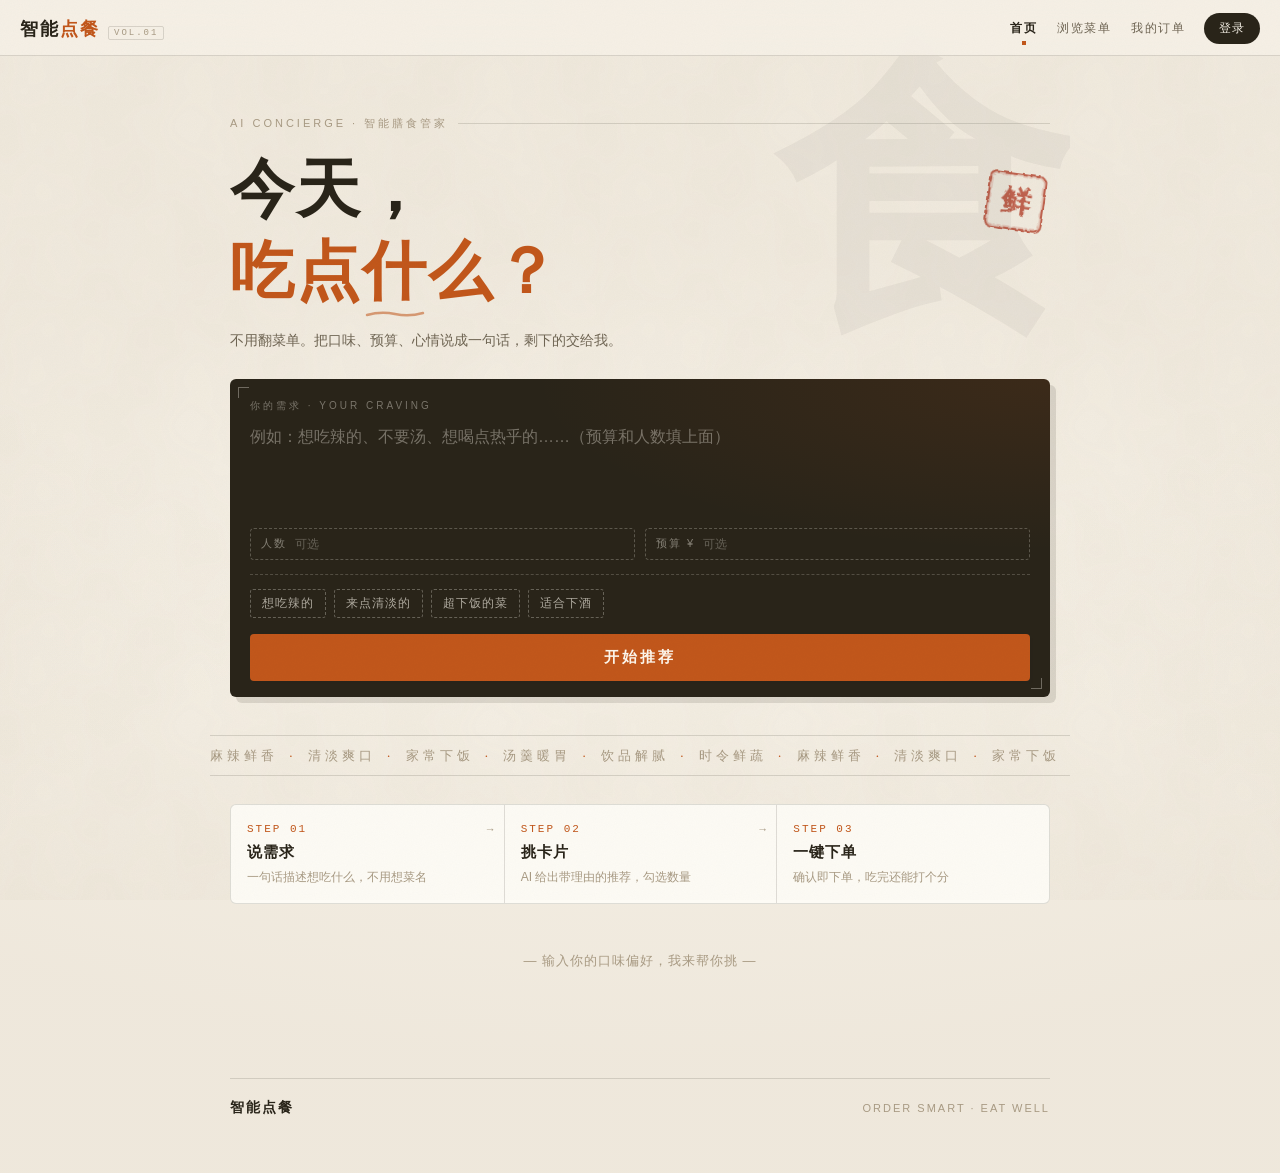
==== src/main/resources/static/user-frontend/index.html @ 0b6a3933 "完善智能推荐与订单闭环，新增鉴权、天气服务与用户端前端 - 新增用户令牌(TokenService/AuthInterceptor)与商户令牌(AdminInterceptor)鉴权 - 新增天气服务" ====
<!DOCTYPE html>
<html lang="zh-CN">
<head>
  <meta charset="UTF-8" />
  <meta name="viewport" content="width=device-width, initial-scale=1.0, viewport-fit=cover" />
  <title>智能点餐 · 今天吃点什么</title>
  <link rel="stylesheet" href="style.css" />
</head>
<body>

  <!-- ===== 顶部固定导航 ===== -->
  <header class="nav">
    <div class="nav-brand">
      <span class="nav-title">智能<em>点餐</em></span>
      <span class="nav-vol">VOL.01</span>
    </div>
    <nav class="nav-links">
      <button class="nav-btn" data-page="home">首页</button>
      <button class="nav-btn" data-page="menu">浏览菜单</button>
      <button class="nav-btn" data-page="orders">我的订单</button>
      <button class="nav-btn nav-login" id="navLoginBtn">登录</button>
    </nav>
  </header>

  <main class="container">

    <!-- ===== 页面：首页（Agent-first，提问态 / 结果态双形态） ===== -->
    <section id="page-home" class="page active">
      <div class="hero">
        <!-- 背景巨型水印字 -->
        <div class="hero-watermark" aria-hidden="true">食</div>
        <!-- 印章 -->
        <div class="seal" aria-hidden="true">鲜</div>

        <div class="hero-index">AI Concierge · 智能膳食管家</div>
        <h1>今天，<br/><span class="highlight">吃点什么？</span></h1>
        <p class="hero-sub">不用翻菜单。把口味、预算、心情说成一句话，剩下的交给我。</p>

        <!-- 墨色指令台：提问态为大卡片，结果态自动收成顶部输入条 -->
        <div class="agent-box">
          <div class="agent-label">你的需求 · YOUR CRAVING</div>
          <textarea
            id="preferenceInput"
            class="agent-input"
            rows="3"
            placeholder="例如：想吃辣的、不要汤、想喝点热乎的……（预算和人数填上面）"></textarea>
          <div class="agent-extra">
            <label class="extra-field">
              <span>人数</span>
              <input id="peopleNumInput" type="number" min="1" max="100" placeholder="可选" />
            </label>
            <label class="extra-field">
              <span>预算 ¥</span>
              <input id="budgetInput" type="number" min="0" step="1" placeholder="可选" />
            </label>
          </div>
          <!-- 快捷词条只放"结构化字段表达不了"的口味/场景；预算、人数请用上面的输入框 -->
          <div class="quick-tags" id="quickTags">
            <button class="quick-tag">想吃辣的</button>
            <button class="quick-tag">来点清淡的</button>
            <button class="quick-tag">超下饭的菜</button>
            <button class="quick-tag">适合下酒</button>
          </div>
          <button id="recommendBtn" class="btn-primary btn-big">开始推荐</button>
        </div>

        <!-- 收起结果后的返回入口（点击直接恢复，不发新请求） -->
        <button id="backToResult" class="back-result hidden">
          <span>上次推荐还在，点击查看结果</span>
          <span class="back-result-arrow">→</span>
        </button>
      </div>

      <!-- 跑马灯分割带（结果态自动隐藏） -->
      <div class="marquee" aria-hidden="true">
        <span class="marquee-inner">
          麻辣鲜香 <b>·</b> 清淡爽口 <b>·</b> 家常下饭 <b>·</b> 汤羹暖胃 <b>·</b> 饮品解腻 <b>·</b> 时令鲜蔬 <b>·</b>
          麻辣鲜香 <b>·</b> 清淡爽口 <b>·</b> 家常下饭 <b>·</b> 汤羹暖胃 <b>·</b> 饮品解腻 <b>·</b> 时令鲜蔬 <b>·</b>
        </span>
      </div>

      <!-- 三步流程（结果态自动隐藏） -->
      <div class="steps">
        <div class="step">
          <div class="step-num">STEP 01</div>
          <div class="step-title">说需求</div>
          <div class="step-desc">一句话描述想吃什么，不用想菜名</div>
        </div>
        <div class="step">
          <div class="step-num">STEP 02</div>
          <div class="step-title">挑卡片</div>
          <div class="step-desc">AI 给出带理由的推荐，勾选数量</div>
        </div>
        <div class="step">
          <div class="step-num">STEP 03</div>
          <div class="step-title">一键下单</div>
          <div class="step-desc">确认即下单，吃完还能打个分</div>
        </div>
      </div>

      <!-- 推荐结果区域（结果态主角） -->
      <div id="recommendResult" class="recommend-result hidden">
        <div class="section-head">
          <span class="section-num">01</span>
          <span class="section-title">为你推荐</span>
          <button class="link-btn" id="exitResult">收起结果 ✕</button>
        </div>
        <p id="recommendSummary" class="summary"></p>
        <div class="rail-hint hidden">左右滑动查看 →</div>
        <div class="rail-wrap">
          <div id="recommendCards" class="card-grid"></div>
        </div>
      </div>

      <div id="homeEmpty" class="empty-tip">— 输入你的口味偏好，我来帮你挑 —</div>

      <footer class="page-footer">
        <span class="footer-brand">智能点餐</span>
        <span class="footer-note">ORDER SMART · EAT WELL</span>
      </footer>
    </section>

    <!-- ===== 页面：浏览菜单 ===== -->
    <section id="page-menu" class="page">
      <div class="section-head">
        <span class="section-num">02</span>
        <span class="section-title">全部菜单</span>
      </div>
      <div class="filter-bar" id="categoryFilter">
        <button class="chip active" data-category="">全部</button>
        <button class="chip" data-category="meat">荤菜</button>
        <button class="chip" data-category="vegetable">素菜</button>
        <button class="chip" data-category="soup">汤羹</button>
        <button class="chip" data-category="drink">饮品</button>
      </div>
      <!-- 计数与加载态放在卡片上方：分页/筛选后能立刻知道结果集多大 -->
      <div class="menu-meta">
        <span id="menuCount">—</span>
        <span id="menuLoading" class="menu-loading hidden">加载中…</span>
      </div>
      <div id="menuCards" class="card-grid"></div>
      <div id="menuPager" class="pager">
        <button id="menuPrev" class="btn-ghost">上一页</button>
        <span id="menuPageInfo">1 / 1</span>
        <button id="menuNext" class="btn-ghost">下一页</button>
      </div>
    </section>

    <!-- ===== 页面：我的订单 ===== -->
    <section id="page-orders" class="page">
      <div class="section-head">
        <span class="section-num">03</span>
        <span class="section-title">我的订单</span>
      </div>
      <div id="orderList" class="order-list"></div>
      <div id="ordersEmpty" class="empty-tip hidden">
        <span id="ordersEmptyText">登录后就能查看历史订单</span>
        <button id="emptyLoginBtn" class="btn-primary btn-sm">去登录</button>
      </div>

      <!-- 游客订单：只存在本机，用于补上"付完没凭条"的缺口 -->
      <div id="guestSection" class="hidden">
        <div class="section-head">
          <span class="section-num">附</span>
          <span class="section-title">本机游客订单</span>
        </div>
        <div id="guestOrderList" class="order-list"></div>
        <p class="guest-note">这些单未关联账号，仅保存在本机浏览器；登录后下单可在上方永久查询。</p>
      </div>
    </section>

  </main>

  <!-- ===== 底部下单栏 ===== -->
  <footer id="cartBar" class="cart-bar hidden">
    <div class="cart-inner">
      <div class="cart-info">
        已选 <b id="cartCount">0</b> 项 · 合计 <b class="price" id="cartTotal">¥0.00</b>
      </div>
      <button id="checkoutBtn" class="btn-primary">去下单</button>
    </div>
  </footer>

  <!-- ===== 登录弹窗 ===== -->
  <div id="loginModal" class="modal-mask hidden">
    <div class="modal" role="dialog" aria-modal="true" aria-labelledby="loginModalTitle">
      <h3 id="loginModalTitle">手机号登录 / 注册</h3>
      <p class="modal-sub">首次使用会自动创建账号</p>
      <input id="loginPhone" class="text-input" type="tel" maxlength="11" placeholder="手机号（11位）" />
      <input id="loginNick" class="text-input" type="text" maxlength="20" placeholder="昵称（可选）" />
      <div class="modal-footer">
        <button class="btn-ghost" data-close="loginModal">取消</button>
        <button id="loginSubmit" class="btn-primary">登录</button>
      </div>
    </div>
  </div>

  <!-- ===== 用户信息弹窗 ===== -->
  <div id="userModal" class="modal-mask hidden">
    <div class="modal" role="dialog" aria-modal="true" aria-labelledby="userModalTitle">
      <h3 id="userModalTitle">我的账户</h3>
      <div class="user-card">
        <div class="user-avatar" id="userAvatar">客</div>
        <div class="user-name" id="userName">—</div>
        <div class="user-rows">
          <div class="user-row">
            <span class="user-key">手机号</span>
            <span class="user-val" id="userPhone">—</span>
          </div>
          <div class="user-row">
            <span class="user-key">用户编号</span>
            <span class="user-val" id="userId">—</span>
          </div>
          <div class="user-row">
            <span class="user-key">账户状态</span>
            <span class="user-val" id="userStatus">—</span>
          </div>
          <div class="user-row">
            <span class="user-key">余额</span>
            <span class="user-val user-balance" id="userBalance">—</span>
          </div>
        </div>
      </div>
      <div class="modal-footer split">
        <button id="logoutBtn" class="btn-ghost btn-danger">退出登录</button>
        <button class="btn-primary" data-close="userModal">关闭</button>
      </div>
    </div>
  </div>

  <!-- ===== 下单成功弹窗（订单详情 + 评分） ===== -->
  <div id="orderModal" class="modal-mask hidden">
    <div class="modal" role="dialog" aria-modal="true" aria-labelledby="orderModalTitle">
      <h3 id="orderModalTitle">下单成功</h3>
      <div id="orderDetail" class="order-detail"></div>
      <div class="rate-section">
        <p id="rateTip">给刚才的菜评个分吧（可选）：</p>
        <div id="rateList" class="rate-list"></div>
      </div>
      <div class="modal-footer">
        <button id="orderModalCloseBtn" class="btn-ghost" data-close="orderModal">完成</button>
        <button id="rateSubmitBtn" class="btn-primary">提交评分</button>
      </div>
    </div>
  </div>

  <!-- ===== 全局提示 ===== -->
  <div id="toast" class="toast hidden" role="status" aria-live="polite"></div>

  <script src="app.js"></script>
</body>
</html>
---- src/main/resources/static/user-frontend/style.css ----
/* =========================================================
 * 智能点餐 · 视觉样式 v4.1
 * 设计语言：纸感菜单 / 杂志编辑排版 / 中式印章细节
 * 首页双形态：提问态（大指令台）⇄ 结果态（紧凑输入条）
 * 收起结果后可一键返回，不重复请求
 * ========================================================= */

:root {
  /* 纸张与墨色 */
  --paper: #f6f1e7;
  --paper-deep: #ece5d5;
  --card: #fdfbf5;
  --ink: #292419;
  --ink-soft: #6f6553;
  --ink-faint: #a89a83;
  /* 强调色：烧焦橘 + 印章朱红 */
  --accent: #c2571b;
  --accent-deep: #9a4413;
  --accent-soft: #f3e2d3;
  --seal: #b3402a;
  /* 发丝线 */
  --hairline: rgba(41, 36, 25, 0.14);
  --hairline-strong: rgba(41, 36, 25, 0.32);
  /* 字体 */
  --serif: "Noto Serif SC", "Songti SC", "STSong", "STZhongsong", "SimSun", serif;
  --sans: -apple-system, BlinkMacSystemFont, "PingFang SC", "Hiragino Sans GB", "Microsoft YaHei", sans-serif;
  --mono: "SF Mono", "JetBrains Mono", "Consolas", "Courier New", monospace;
}

* { margin: 0; padding: 0; box-sizing: border-box; -webkit-tap-highlight-color: transparent; }

html { scroll-behavior: smooth; }

body {
  font-family: var(--sans);
  color: var(--ink);
  background:
    radial-gradient(120% 90% at 50% 0%, transparent 55%, rgba(140, 110, 70, 0.07) 100%),
    radial-gradient(100% 80% at 50% 100%, transparent 60%, rgba(140, 110, 70, 0.05) 100%),
    var(--paper);
  min-height: 100vh;
  /* 底部留白只在购物车栏出现时才需要 120px，否则订单页末尾会白空一大块 */
  padding-bottom: 32px;
  -webkit-font-smoothing: antialiased;
  font-feature-settings: "tnum";
}
body.has-cart { padding-bottom: 120px; }

/* 纸张颗粒：细噪点 + 粗纤维两层叠加 */
body::before,
body::after {
  content: "";
  position: fixed;
  inset: 0;
  pointer-events: none;
}
body::before {
  z-index: 0;
  opacity: 0.55;
  background-image: url("data:image/svg+xml,%3Csvg xmlns='http://www.w3.org/2000/svg' width='300' height='300'%3E%3Cfilter id='f'%3E%3CfeTurbulence type='fractalNoise' baseFrequency='0.012' numOctaves='3'/%3E%3CfeColorMatrix values='0 0 0 0 0.55 0 0 0 0 0.45 0 0 0 0 0.30 0 0 0 0.06 0'/%3E%3C/filter%3E%3Crect width='300' height='300' filter='url(%23f)'/%3E%3C/svg%3E");
}
body::after {
  z-index: 999;
  opacity: 0.5;
  mix-blend-mode: multiply;
  background-image: url("data:image/svg+xml,%3Csvg xmlns='http://www.w3.org/2000/svg' width='140' height='140'%3E%3Cfilter id='n'%3E%3CfeTurbulence type='fractalNoise' baseFrequency='0.9' numOctaves='2'/%3E%3CfeColorMatrix values='0 0 0 0 0.16 0 0 0 0 0.14 0 0 0 0 0.10 0 0 0 0.05 0'/%3E%3C/filter%3E%3Crect width='140' height='140' filter='url(%23n)'/%3E%3C/svg%3E");
}

.hidden { display: none !important; }

/* 弹窗打开时锁住页面滚动：由 app.js 的 openModal/closeModal 加解 */
body.no-scroll { overflow: hidden; }

button { font-family: inherit; }
::selection { background: var(--accent-soft); }

/* ========== 顶部导航 ========== */
.nav {
  position: fixed;
  top: 0; left: 0; right: 0;
  z-index: 100;
  display: flex;
  align-items: center;
  justify-content: space-between;
  padding: 13px 20px 11px;
  background: rgba(246, 241, 231, 0.88);
  backdrop-filter: blur(12px);
  -webkit-backdrop-filter: blur(12px);
  border-bottom: 1px solid var(--hairline);
}
.nav-brand { display: flex; align-items: baseline; gap: 8px; }
.nav-title {
  font-family: var(--serif);
  font-size: 18px;
  font-weight: 900;
  letter-spacing: 2px;
  white-space: nowrap;
}
.nav-title em { font-style: normal; color: var(--accent); }
.nav-vol {
  font-family: var(--mono);
  font-size: 9px;
  letter-spacing: 2px;
  color: var(--ink-faint);
  border: 1px solid var(--hairline);
  border-radius: 2px;
  padding: 1px 5px;
}
.nav-links { display: flex; gap: 2px; align-items: center; }
.nav-btn {
  border: none;
  background: none;
  padding: 6px 9px;
  font-size: 12px;
  letter-spacing: 1.5px;
  color: var(--ink-soft);
  cursor: pointer;
  position: relative;
  transition: color 0.2s;
  white-space: nowrap;
}
.nav-btn::after {
  content: "";
  position: absolute;
  left: 50%;
  bottom: -2px;
  width: 4px; height: 4px;
  background: var(--accent);
  transform: translateX(-50%) scale(0);
  transition: transform 0.2s;
}
.nav-btn:hover { color: var(--ink); }
.nav-btn.active { color: var(--ink); font-weight: 700; }
.nav-btn.active::after { transform: translateX(-50%) scale(1); }
.nav-login {
  color: var(--paper);
  background: var(--ink);
  border-radius: 999px;
  padding: 7px 15px;
  margin-left: 8px;
  letter-spacing: 1px;
  max-width: 100px;
  overflow: hidden;
  text-overflow: ellipsis;
  transition: background 0.2s, transform 0.15s;
}
.nav-login::after { display: none; }
.nav-login:hover { background: var(--accent); color: var(--paper); transform: translateY(-1px); }

.container {
  max-width: 860px;
  margin: 0 auto;
  padding: 66px 20px 24px;
  position: relative;
  z-index: 1;
  /* 巨型「食」水印是故意溢出右边界的，别让它撑出横向滚动条。
     用 clip 而不是 hidden：hidden 会让容器变成滚动容器。
     放在 container 而不是 body 上：导航/下单栏/弹窗都是 fixed，
     若给 body 加裁剪属性，有波及这些元素的风险 */
  overflow-x: clip;
}

.page { display: none; }
.page.active { display: block; animation: pageIn 0.4s ease both; }
@keyframes pageIn {
  from { opacity: 0; transform: translateY(8px); }
  to   { opacity: 1; transform: translateY(0); }
}

/* ========== 首页 Hero（提问态） ========== */
.hero { padding: 40px 0 8px; position: relative; }

.hero-watermark {
  position: absolute;
  top: -30px;
  right: -24px;
  z-index: -1;
  font-family: var(--serif);
  font-size: clamp(180px, 40vw, 300px);
  font-weight: 900;
  line-height: 1;
  color: var(--ink);
  opacity: 0.045;
  user-select: none;
  pointer-events: none;
}

.seal {
  position: absolute;
  top: 96px;
  right: 6px;
  width: 58px; height: 58px;
  border: 2.5px solid var(--seal);
  border-radius: 8px;
  display: flex;
  align-items: center;
  justify-content: center;
  font-family: var(--serif);
  font-size: 30px;
  font-weight: 900;
  color: var(--seal);
  transform: rotate(8deg);
  opacity: 0.8;
  mix-blend-mode: multiply;
  user-select: none;
  pointer-events: none;
  box-shadow: inset 0 0 0 1.5px rgba(179, 64, 42, 0.35);
  filter: url("data:image/svg+xml,%3Csvg xmlns='http://www.w3.org/2000/svg'%3E%3Cfilter id='r'%3E%3CfeTurbulence baseFrequency='0.15' numOctaves='2'/%3E%3CfeDisplacementMap in='SourceGraphic' scale='2'/%3E%3C/filter%3E%3C/svg%3E#r");
  animation: sealIn 0.6s cubic-bezier(0.34, 1.5, 0.64, 1) 0.3s both;
}
@keyframes sealIn {
  from { opacity: 0; transform: rotate(8deg) scale(1.6); }
  to   { opacity: 0.8; transform: rotate(8deg) scale(1); }
}

.hero-index {
  display: flex;
  align-items: center;
  gap: 10px;
  font-size: 11px;
  letter-spacing: 3px;
  color: var(--ink-faint);
  text-transform: uppercase;
  margin-bottom: 18px;
}
.hero-index::after { content: ""; flex: 1; height: 1px; background: var(--hairline); }

.hero h1 {
  font-family: var(--serif);
  font-size: clamp(38px, 9vw, 64px);
  line-height: 1.28;
  font-weight: 900;
  letter-spacing: 2px;
  margin-bottom: 14px;
}
.hero h1 .highlight {
  color: var(--accent);
  background: url("data:image/svg+xml,%3Csvg xmlns='http://www.w3.org/2000/svg' width='60' height='8' viewBox='0 0 60 8'%3E%3Cpath d='M2 6 Q 16 2 30 5 T 58 4' fill='none' stroke='%23c2571b' stroke-width='2.4' stroke-linecap='round' opacity='0.55'/%3E%3C/svg%3E") bottom left / 100% 8px no-repeat;
  padding-bottom: 10px;
}
.hero .hero-sub {
  font-size: 14px;
  line-height: 1.9;
  color: var(--ink-soft);
  max-width: 30em;
  margin-bottom: 26px;
}

/* ========== 输入区：墨色指令台（提问态） ========== */
.agent-box {
  background:
    radial-gradient(140% 120% at 100% 0%, rgba(194, 87, 27, 0.12), transparent 45%),
    var(--ink);
  border-radius: 6px;
  padding: 20px 20px 16px;
  position: relative;
  box-shadow: 6px 6px 0 rgba(41, 36, 25, 0.12);
  transition: box-shadow 0.25s, transform 0.25s, padding 0.3s ease;
}
.agent-box:focus-within {
  box-shadow: 6px 6px 0 rgba(194, 87, 27, 0.28);
  transform: translateY(-2px);
}
.agent-box::before,
.agent-box::after {
  content: "";
  position: absolute;
  width: 10px; height: 10px;
  border: 1.5px solid rgba(246, 241, 231, 0.35);
}
.agent-box::before { top: 8px; left: 8px; border-right: none; border-bottom: none; }
.agent-box::after { bottom: 8px; right: 8px; border-left: none; border-top: none; }

.agent-label {
  font-size: 10px;
  letter-spacing: 3px;
  color: rgba(246, 241, 231, 0.4);
  margin-bottom: 10px;
}

.agent-input {
  width: 100%;
  border: none;
  outline: none;
  resize: none;
  font-size: 16px;
  line-height: 1.8;
  font-family: var(--sans);
  color: var(--paper);
  background: transparent;
  caret-color: var(--accent);
  margin-bottom: 14px;
  transition: height 0.25s ease, margin 0.25s ease;
}
.agent-input::placeholder { color: rgba(246, 241, 231, 0.38); }

/* 人数 / 预算：可选补充条件 */
.agent-extra { display: flex; gap: 10px; margin-bottom: 14px; }
.extra-field {
  flex: 1;
  display: flex;
  align-items: center;
  gap: 8px;
  border: 1px dashed rgba(246, 241, 231, 0.25);
  border-radius: 4px;
  padding: 7px 10px;
  transition: border-color 0.2s;
}
.extra-field:focus-within { border-color: rgba(194, 87, 27, 0.7); border-style: solid; }
.extra-field span {
  font-size: 11px;
  letter-spacing: 2px;
  color: rgba(246, 241, 231, 0.45);
  white-space: nowrap;
}
.extra-field input {
  flex: 1;
  min-width: 0;
  background: transparent;
  border: none;
  outline: none;
  color: var(--paper);
  font-family: var(--mono);
  font-size: 14px;
  caret-color: var(--accent);
}
.extra-field input::placeholder {
  color: rgba(246, 241, 231, 0.3);
  font-family: var(--sans);
  font-size: 12px;
}
/* 去掉 number 输入框的步进箭头 */
.extra-field input::-webkit-outer-spin-button,
.extra-field input::-webkit-inner-spin-button { -webkit-appearance: none; margin: 0; }
.extra-field input[type="number"] { -moz-appearance: textfield; }

.quick-tags {
  display: flex;
  flex-wrap: wrap;
  gap: 8px;
  margin-bottom: 16px;
  padding-top: 14px;
  border-top: 1px dashed rgba(246, 241, 231, 0.2);
}
.quick-tag {
  font-size: 12px;
  letter-spacing: 1px;
  color: rgba(246, 241, 231, 0.65);
  background: transparent;
  border: 1px dashed rgba(246, 241, 231, 0.3);
  border-radius: 3px;
  padding: 5px 11px;
  cursor: pointer;
  transition: all 0.2s;
}
.quick-tag:hover {
  color: var(--paper);
  border-color: var(--accent);
  border-style: solid;
  background: rgba(194, 87, 27, 0.25);
  transform: translateY(-1px);
}
/* 选中态：实心描边 + 左侧小方块标记，一眼看出组合了哪几个 */
.quick-tag.active {
  color: var(--paper);
  border-color: var(--accent);
  border-style: solid;
  background: rgba(194, 87, 27, 0.45);
}
.quick-tag.active::before {
  content: "▪";
  margin-right: 4px;
  color: #ffb27a;
}

/* ========== 回到推荐结果入口（收起结果后出现） ========== */
.back-result {
  width: 100%;
  margin-top: 14px;
  display: flex;
  align-items: center;
  justify-content: space-between;
  gap: 10px;
  background: var(--card);
  border: 1px dashed var(--hairline-strong);
  border-radius: 6px;
  padding: 13px 16px;
  font-family: var(--serif);
  font-size: 13px;
  letter-spacing: 2px;
  color: var(--ink-soft);
  cursor: pointer;
  transition: all 0.2s;
  animation: cardIn 0.3s ease both;
}
.back-result:hover {
  border-color: var(--accent);
  border-style: solid;
  color: var(--accent);
  transform: translateY(-1px);
  box-shadow: 3px 3px 0 rgba(41, 36, 25, 0.08);
}
.back-result-arrow { transition: transform 0.2s; }
.back-result:hover .back-result-arrow { transform: translateX(4px); }

/* ========== 首页 · 结果态（对话式切换） ==========
   推荐成功后：hero 文案/装饰全部退场，
   指令台收成顶部紧凑输入条，结果占满首屏 */
#page-home.result-mode .hero h1,
#page-home.result-mode .hero-sub,
#page-home.result-mode .hero-index,
#page-home.result-mode .hero-watermark,
#page-home.result-mode .seal,
#page-home.result-mode .marquee,
#page-home.result-mode .steps,
#page-home.result-mode .page-footer,
#page-home.result-mode .back-result,
#page-home.result-mode #homeEmpty {
  display: none;
}
#page-home.result-mode .hero { padding: 6px 0 0; }
#page-home.result-mode .agent-box {
  display: flex;
  align-items: center;
  gap: 10px;
  padding: 10px 10px 10px 16px;
  box-shadow: 3px 3px 0 rgba(41, 36, 25, 0.12);
}
#page-home.result-mode .agent-box::before,
#page-home.result-mode .agent-box::after { display: none; }
#page-home.result-mode .agent-label,
#page-home.result-mode .agent-extra,
#page-home.result-mode .quick-tags { display: none; }
#page-home.result-mode .agent-input {
  flex: 1;
  margin: 0;
  /* 24px 只能看见一行，换个说法时写到第二行就看不见光标了；给两行 */
  height: 44px;
  font-size: 14px;
  line-height: 1.6;
  resize: none;
}
#page-home.result-mode .btn-big {
  width: auto;
  flex-shrink: 0;
  padding: 10px 18px;
  font-size: 13px;
  letter-spacing: 2px;
  border-radius: 4px;
}
#page-home.result-mode .recommend-result { margin-top: 22px; animation: cardIn 0.4s ease both; }
#page-home.result-mode .section-head { margin-top: 0; }

/* 收起结果的文字按钮 */
.link-btn {
  border: none;
  background: none;
  font-size: 11px;
  letter-spacing: 2px;
  color: var(--ink-faint);
  cursor: pointer;
  padding: 4px 0;
  transform: translateY(-4px);
  transition: color 0.2s;
  white-space: nowrap;
}
.link-btn:hover { color: var(--seal); }

/* ========== 按钮 ========== */
.btn-primary {
  background: var(--accent);
  color: #fdf6ec;
  border: none;
  border-radius: 4px;
  padding: 12px 24px;
  font-size: 14px;
  font-weight: 700;
  letter-spacing: 3px;
  cursor: pointer;
  box-shadow: 3px 3px 0 rgba(41, 36, 25, 0.85);
  transition: transform 0.12s, box-shadow 0.12s, background 0.2s;
}
.btn-primary:hover { background: var(--accent-deep); transform: translate(-1px, -1px); box-shadow: 4px 4px 0 rgba(41, 36, 25, 0.85); }
.btn-primary:active { transform: translate(2px, 2px); box-shadow: 1px 1px 0 rgba(41, 36, 25, 0.85); }
.btn-primary:disabled {
  background: #c9b8a3;
  box-shadow: 3px 3px 0 rgba(41, 36, 25, 0.3);
  cursor: not-allowed;
}
.btn-big { width: 100%; padding: 14px; font-size: 15px; }
.btn-sm { padding: 9px 20px; font-size: 12px; letter-spacing: 2px; }

.btn-ghost {
  background: transparent;
  border: 1px solid var(--hairline-strong);
  border-radius: 4px;
  padding: 8px 18px;
  font-size: 12px;
  letter-spacing: 2px;
  color: var(--ink-soft);
  cursor: pointer;
  transition: all 0.2s;
}
.btn-ghost:hover:not(:disabled) { border-color: var(--ink); color: var(--ink); }
.btn-ghost:disabled { opacity: 0.35; cursor: not-allowed; }
.btn-danger { color: var(--seal); border-color: rgba(179, 64, 42, 0.5); }
.btn-danger:hover:not(:disabled) { border-color: var(--seal); color: var(--seal); background: rgba(179, 64, 42, 0.06); }

/* ========== 跑马灯分割带 ========== */
.marquee {
  margin: 30px -20px 0;
  padding: 10px 0;
  border-top: 1px solid var(--hairline);
  border-bottom: 1px solid var(--hairline);
  overflow: hidden;
  white-space: nowrap;
}
.marquee-inner {
  display: inline-block;
  animation: marquee 28s linear infinite;
  font-family: var(--serif);
  font-size: 13px;
  letter-spacing: 4px;
  color: var(--ink-faint);
}
.marquee-inner b { color: var(--accent); font-weight: 400; padding: 0 4px; }
@keyframes marquee {
  from { transform: translateX(0); }
  to   { transform: translateX(-50%); }
}

/* ========== 三步流程 ========== */
.steps {
  display: grid;
  grid-template-columns: repeat(3, 1fr);
  margin-top: 28px;
  border: 1px solid var(--hairline);
  border-radius: 6px;
  overflow: hidden;
  background: var(--card);
}
.step { padding: 18px 16px 16px; border-left: 1px solid var(--hairline); position: relative; }
.step:first-child { border-left: none; }
.step:not(:last-child)::after {
  content: "→";
  position: absolute;
  right: 8px;
  top: 18px;
  font-size: 11px;
  color: var(--ink-faint);
}
.step-num {
  font-family: var(--mono);
  font-size: 11px;
  color: var(--accent);
  letter-spacing: 2px;
  margin-bottom: 8px;
}
.step-title {
  font-family: var(--serif);
  font-size: 15px;
  font-weight: 700;
  letter-spacing: 1px;
  margin-bottom: 5px;
}
.step-desc { font-size: 12px; color: var(--ink-faint); line-height: 1.7; }

/* ========== 板块标题 ========== */
.section-head {
  display: flex;
  align-items: baseline;
  gap: 12px;
  margin: 34px 0 18px;
}
.section-num {
  font-family: var(--mono);
  font-size: 12px;
  color: var(--accent);
  letter-spacing: 1px;
}
.section-title {
  font-family: var(--serif);
  font-size: 21px;
  font-weight: 900;
  letter-spacing: 2px;
  white-space: nowrap;
}
.section-head::after {
  content: "";
  flex: 1;
  height: 1px;
  background: var(--hairline);
  transform: translateY(-4px);
  order: 2;
}
/* 只有尾缀元素（如「收起结果」）排在横线之后。
   注意：不能写成 :last-child —— 菜单页/订单页的标题就是最后一个子元素，
   会被排到横线右边，变成「02 ——— 全部菜单」 */
.section-head .link-btn { order: 3; }

/* ========== 推荐结果 ========== */
.summary {
  position: relative;
  font-family: var(--serif);
  font-size: 15px;
  line-height: 2;
  color: var(--ink);
  padding: 4px 0 4px 22px;
  margin-bottom: 20px;
  border-left: 3px solid var(--accent);
}
.summary::before { content: "「"; position: absolute; left: 4px; top: 0; color: var(--accent); }
.summary::after { content: "」"; color: var(--accent); }

/* 空态：改成竖排 —— 有的空态里带按钮（如订单页的「去登录」），
   块级布局下它会和提示文字挤在同一行 */
.empty-tip {
  display: flex;
  flex-direction: column;
  align-items: center;
  gap: 14px;
  text-align: center;
  color: var(--ink-faint);
  font-size: 13px;
  letter-spacing: 1px;
  padding: 48px 0;
}

/* ========== 推荐卡轨：横向滑动 ========== */
#recommendCards {
  display: flex;
  gap: 14px;
  overflow-x: auto;
  scroll-snap-type: x proximity;
  scroll-behavior: smooth;
  /* 上留 10px：卡片 hover 会上移 4px 并微微旋转，留窄了阴影会被 overflow 切掉 */
  padding: 10px 4px 18px;
  margin: 0 -4px;
  scrollbar-width: none;
  -webkit-overflow-scrolling: touch;
  /* 鼠标可拖拽滑动 */
  cursor: grab;
  touch-action: pan-x pan-y;
  user-select: none;
  /* 横滑到头时不要把页面一起带着滑（手机上尤其明显） */
  overscroll-behavior-x: contain;
}
#recommendCards::-webkit-scrollbar { display: none; }
#recommendCards .dish-card { flex: 0 0 232px; scroll-snap-align: start; }
/* 拖拽中：抓握手势、临时关掉 snap、禁止子元素抢事件 */
#recommendCards.dragging {
  cursor: grabbing;
  scroll-snap-type: none;
  scroll-behavior: auto;
}
#recommendCards.dragging .dish-card { pointer-events: none; }

/* 右边缘渐隐：提示"后面还有菜" */
.rail-wrap { position: relative; }
.rail-wrap::after {
  content: "";
  position: absolute;
  top: 0; right: 0; bottom: 18px;
  width: 46px;
  background: linear-gradient(90deg, rgba(246, 241, 231, 0), var(--paper));
  opacity: 0;
  transition: opacity 0.25s;
  pointer-events: none;
}
.rail-wrap.more-right::after { opacity: 1; }
.rail-hint {
  text-align: right;
  font-size: 11px;
  letter-spacing: 2px;
  color: var(--ink-faint);
  margin-top: -8px;
  margin-bottom: 8px;
}

/* ========== 菜单网格 ========== */
.card-grid {
  display: grid;
  /* 165px：手机上也能排两列，不会把卡片拉成一条 */
  grid-template-columns: repeat(auto-fill, minmax(165px, 1fr));
  gap: 14px;
  counter-reset: dish;
}

/* ========== 菜品卡片：菜单票 ========== */
.dish-card {
  position: relative;
  background: var(--card);
  border: 1px solid var(--hairline);
  border-radius: 6px;
  overflow: hidden;
  display: flex;
  flex-direction: column;
  counter-increment: dish;
  transition: transform 0.22s ease, box-shadow 0.22s ease, border-color 0.22s;
  animation: cardIn 0.4s ease both;
}
@keyframes cardIn {
  from { opacity: 0; transform: translateY(12px); }
  to   { opacity: 1; transform: translateY(0); }
}
.dish-card:hover {
  transform: translateY(-4px) rotate(-0.5deg);
  border-color: var(--hairline-strong);
  box-shadow: 6px 6px 0 rgba(41, 36, 25, 0.10);
}
.dish-card:active { transform: scale(0.99); }

.dish-card::before {
  content: "# " counter(dish, decimal-leading-zero);
  position: absolute;
  top: 10px;
  left: 12px;
  z-index: 2;
  font-family: var(--mono);
  font-size: 10px;
  letter-spacing: 2px;
  color: var(--ink-faint);
}

/* 主推菜：整卡反白 */
.dish-card.primary {
  background: var(--ink);
  border-color: var(--ink);
  box-shadow: 6px 6px 0 rgba(194, 87, 27, 0.35);
}
.dish-card.primary:hover { box-shadow: 8px 8px 0 rgba(194, 87, 27, 0.45); }
.dish-card.primary .dish-name,
.dish-card.primary .dish-price { color: var(--paper); }
.dish-card.primary .dish-leader { border-bottom-color: rgba(246, 241, 231, 0.35); }
.dish-card.primary .dish-reason { color: rgba(246, 241, 231, 0.55); }
.dish-card.primary::before { color: rgba(246, 241, 231, 0.45); }

.primary-badge {
  position: absolute;
  top: 10px;
  right: 12px;
  z-index: 2;
  font-size: 10px;
  letter-spacing: 2px;
  color: var(--paper);
  background: var(--seal);
  padding: 3px 9px;
  border-radius: 2px;
  transform: rotate(3deg);
  box-shadow: 2px 2px 0 rgba(41, 36, 25, 0.35);
}

.dish-emoji {
  height: 108px;
  display: flex;
  align-items: center;
  justify-content: center;
  font-size: 52px;
  border-bottom: 1px solid var(--hairline);
}
.dish-emoji > span {
  filter: grayscale(0.1) drop-shadow(0 3px 4px rgba(41, 36, 25, 0.15));
  transition: transform 0.3s cubic-bezier(0.34, 1.4, 0.64, 1);
}
.dish-card:hover .dish-emoji > span { transform: scale(1.15) rotate(-5deg); }
.dish-emoji.meat      { background: #f3e3da; }
.dish-emoji.vegetable { background: #e4ead9; }
.dish-emoji.drink     { background: #dde5ea; }
.dish-emoji.soup      { background: #f1e8cf; }
.dish-emoji.other     { background: #e8e4db; }

.dish-body {
  padding: 13px 14px 14px;
  flex: 1;
  display: flex;
  flex-direction: column;
  gap: 5px;
}

.dish-head { display: flex; align-items: baseline; gap: 6px; }
.dish-name {
  font-family: var(--serif);
  font-size: 16px;
  font-weight: 900;
  letter-spacing: 1px;
  white-space: nowrap;
  overflow: hidden;
  text-overflow: ellipsis;
}
.dish-leader {
  flex: 1;
  min-width: 12px;
  border-bottom: 2px dotted var(--ink-faint);
  transform: translateY(-4px);
  opacity: 0.55;
}
.dish-price {
  font-family: var(--mono);
  font-size: 15px;
  font-weight: 700;
  color: var(--accent);
  white-space: nowrap;
}
.dish-price::before { content: "¥ "; font-size: 12px; }
.dish-reason {
  font-size: 12px;
  color: var(--ink-faint);
  line-height: 1.8;
  flex: 1;
  /* 默认 3 行截断，点击展开看全文 */
  display: -webkit-box;
  -webkit-line-clamp: 3;
  -webkit-box-orient: vertical;
  overflow: hidden;
  cursor: pointer;
  transition: color 0.2s;
}
.dish-reason:hover { color: var(--ink-soft); }
.dish-card.expanded .dish-reason {
  -webkit-line-clamp: unset;
  display: block;
  overflow: visible;
}

/* 订单卡片底部操作：再来一单 / 评分 */
.order-actions { display: flex; justify-content: flex-end; gap: 8px; margin-top: 12px; }
.btn-xs { padding: 6px 14px; font-size: 11px; letter-spacing: 2px; border-radius: 3px; }

.dish-actions {
  display: flex;
  align-items: center;
  justify-content: space-between;
  margin-top: 8px;
  padding-top: 10px;
  border-top: 1px dashed var(--hairline);
}
.dish-card.primary .dish-actions { border-top-color: rgba(246, 241, 231, 0.2); }
.stepper { display: flex; align-items: center; gap: 10px; }
.stepper button {
  width: 26px; height: 26px;
  border-radius: 3px;
  border: 1px solid var(--hairline-strong);
  background: transparent;
  color: var(--ink);
  font-size: 14px;
  line-height: 1;
  cursor: pointer;
  transition: all 0.15s;
}
.dish-card.primary .stepper button { border-color: rgba(246, 241, 231, 0.4); color: var(--paper); }
.stepper button:hover:not(:disabled) { background: var(--accent); border-color: var(--accent); color: #fdf6ec; }
.stepper button:disabled { opacity: 0.3; cursor: not-allowed; }
.stepper .qty {
  font-family: var(--mono);
  font-size: 14px;
  font-weight: 700;
  min-width: 16px;
  text-align: center;
}
.dish-card.primary .qty { color: var(--paper); }

.check-label {
  display: flex;
  align-items: center;
  gap: 5px;
  font-size: 11px;
  letter-spacing: 1px;
  color: var(--ink-faint);
  cursor: pointer;
  user-select: none;
  transition: color 0.15s;
}
.check-label:has(input:checked) { color: var(--accent); font-weight: 700; }
.dish-card.primary .check-label { color: rgba(246, 241, 231, 0.5); }
.dish-card.primary .check-label:has(input:checked) { color: #f0a56f; }
.check-label input { accent-color: var(--accent); width: 15px; height: 15px; cursor: pointer; }

/* ========== 菜单页筛选 ========== */
.filter-bar {
  display: flex;
  gap: 4px;
  overflow-x: auto;
  padding: 2px 0 4px;
  border-bottom: 1px solid var(--hairline);
  scrollbar-width: none;
}
.filter-bar::-webkit-scrollbar { display: none; }
.chip {
  flex-shrink: 0;
  border: none;
  background: none;
  padding: 9px 14px;
  font-size: 13px;
  letter-spacing: 2px;
  cursor: pointer;
  color: var(--ink-faint);
  position: relative;
  transition: color 0.2s;
}
.chip::after {
  content: "";
  position: absolute;
  left: 12px; right: 12px; bottom: -1px;
  height: 2px;
  background: var(--accent);
  transform: scaleX(0);
  transition: transform 0.25s;
}
.chip:hover { color: var(--ink); }
.chip.active { color: var(--ink); font-weight: 700; }
.chip.active::after { transform: scaleX(1); }

/* 计数 + 加载态：紧跟筛选栏，先告诉用户"有多少"，再看卡片 */
.menu-meta {
  display: flex;
  align-items: baseline;
  justify-content: space-between;
  gap: 10px;
  margin: 12px 0 14px;
  font-family: var(--mono);
  font-size: 11px;
  letter-spacing: 2px;
  color: var(--ink-faint);
}
.menu-loading { color: var(--accent); }

.pager {
  display: flex;
  align-items: center;
  justify-content: center;
  gap: 20px;
  padding: 24px 0;
  font-family: var(--mono);
  font-size: 12px;
  color: var(--ink-faint);
  letter-spacing: 1px;
}

/* ========== 订单列表：小票 ========== */
.order-list { display: flex; flex-direction: column; gap: 16px; }
.order-card {
  background: var(--card);
  border: 1px solid var(--hairline);
  border-radius: 6px;
  padding: 18px 18px 16px;
  position: relative;
  animation: cardIn 0.35s ease both;
  transition: transform 0.2s, box-shadow 0.2s;
}
.order-card:hover { transform: translateY(-2px); box-shadow: 4px 4px 0 rgba(41, 36, 25, 0.08); }
.order-card::before {
  content: "";
  position: absolute;
  top: -1px; left: 8px; right: 8px;
  height: 5px;
  background: repeating-linear-gradient(90deg, var(--hairline) 0 6px, transparent 6px 12px);
  opacity: 0.5;
}
.order-head {
  display: flex;
  justify-content: space-between;
  align-items: center;
  gap: 8px;
  font-family: var(--mono);
  font-size: 11px;
  letter-spacing: 1px;
  color: var(--ink-faint);
  margin-bottom: 12px;
  flex-wrap: wrap;
}
.order-status {
  font-family: var(--sans);
  color: var(--accent);
  font-weight: 700;
  border: 1px solid var(--accent);
  border-radius: 2px;
  padding: 2px 8px;
  font-size: 10px;
  letter-spacing: 2px;
}
/* 三种状态不能长一个样：待处理是"还没动"，已完成是"成了"，已取消要一眼看出作废 */
.order-status.status-pending { color: var(--ink-soft); border-color: var(--hairline-strong); }
.order-status.status-completed { color: var(--accent); border-color: var(--accent); }
.order-status.status-cancelled { color: var(--seal); border-color: rgba(179, 64, 42, 0.45); text-decoration: line-through; }
.order-items { font-size: 14px; line-height: 2.1; color: var(--ink-soft); }
.order-total {
  text-align: right;
  font-family: var(--mono);
  font-size: 15px;
  font-weight: 700;
  color: var(--ink);
  margin-top: 10px;
  padding-top: 10px;
  border-top: 1px dashed var(--hairline-strong);
}

.barcode {
  height: 26px;
  margin-top: 12px;
  background: repeating-linear-gradient(90deg,
    var(--ink) 0 2px, transparent 2px 5px,
    var(--ink) 5px 6px, transparent 6px 10px,
    var(--ink) 10px 13px, transparent 13px 15px,
    var(--ink) 15px 16px, transparent 16px 19px,
    var(--ink) 19px 22px, transparent 22px 24px);
  opacity: 0.75;
}

/* ========== 底部下单栏 ========== */
.cart-bar {
  position: fixed;
  bottom: 0; left: 0; right: 0;
  z-index: 100;
  padding: 14px 20px calc(14px + env(safe-area-inset-bottom));
  background: rgba(41, 36, 25, 0.96);
  backdrop-filter: blur(10px);
  border-top: 2px solid var(--accent);
  animation: cartIn 0.3s ease both;
}
@keyframes cartIn {
  from { transform: translateY(100%); }
  to   { transform: translateY(0); }
}
.cart-inner {
  width: 100%;
  max-width: 860px;
  margin: 0 auto;
  display: flex;
  align-items: center;
  justify-content: space-between;
  gap: 12px;
}
.cart-info { font-size: 12px; letter-spacing: 1px; color: rgba(246, 241, 231, 0.6); }
.cart-info b { color: var(--paper); }
.cart-info .price {
  font-family: var(--mono);
  color: #f0a56f;
  font-size: 18px;
  font-weight: 700;
}
.cart-bar .btn-primary { border-radius: 4px; padding: 11px 28px; flex-shrink: 0; box-shadow: none; }
.cart-bar .btn-primary:hover { transform: translateY(-1px); box-shadow: none; }

/* ========== 弹窗 ========== */
.modal-mask {
  position: fixed;
  inset: 0;
  z-index: 200;
  background: rgba(41, 36, 25, 0.55);
  display: flex;
  align-items: flex-end;
  justify-content: center;
  animation: fadeIn 0.25s ease both;
}
@keyframes fadeIn { from { opacity: 0; } to { opacity: 1; } }
.modal {
  background: var(--paper);
  width: 100%;
  max-width: 480px;
  border-radius: 10px 10px 0 0;
  border-top: 3px solid var(--accent);
  padding: 26px 22px calc(26px + env(safe-area-inset-bottom));
  max-height: 85vh;
  overflow-y: auto;
  animation: slideUp 0.35s cubic-bezier(0.32, 0.9, 0.35, 1) both;
}
@keyframes slideUp {
  from { transform: translateY(50px); opacity: 0; }
  to   { transform: translateY(0); opacity: 1; }
}
.modal h3 {
  font-family: var(--serif);
  font-size: 19px;
  font-weight: 900;
  letter-spacing: 2px;
  margin-bottom: 6px;
  text-align: center;
}
.modal-sub {
  text-align: center;
  font-size: 11px;
  letter-spacing: 2px;
  color: var(--ink-faint);
  margin-bottom: 18px;
}
.text-input {
  width: 100%;
  border: 1px solid var(--hairline-strong);
  border-radius: 4px;
  padding: 12px 14px;
  font-size: 15px;
  margin-bottom: 12px;
  outline: none;
  background: var(--card);
  transition: border-color 0.2s, box-shadow 0.2s;
}
.text-input:focus {
  border-color: var(--accent);
  box-shadow: 2px 2px 0 rgba(194, 87, 27, 0.25);
}
/* 弹窗内 h3 的下方留白：有副标题时由副标题自己接管，没有时才用默认 18px */
.modal h3:not(:last-child) { margin-bottom: 18px; }
.modal h3 + .modal-sub { margin-top: -12px; }

/* ========== 用户信息卡 ========== */
.user-card {
  background: var(--card);
  border: 1px solid var(--hairline);
  border-radius: 6px;
  padding: 22px 18px 8px;
  text-align: center;
  position: relative;
  overflow: hidden;
}
.user-card::before {
  content: "";
  position: absolute;
  top: 0; left: 0; right: 0;
  height: 3px;
  background: repeating-linear-gradient(90deg, var(--accent) 0 12px, transparent 12px 20px);
  opacity: 0.7;
}
.user-avatar {
  width: 64px; height: 64px;
  margin: 4px auto 12px;
  border-radius: 50%;
  background: var(--ink);
  color: var(--paper);
  display: flex;
  align-items: center;
  justify-content: center;
  font-family: var(--serif);
  font-size: 28px;
  font-weight: 900;
  box-shadow: 0 0 0 3px var(--card), 0 0 0 4.5px var(--hairline-strong);
}
.user-name {
  font-family: var(--serif);
  font-size: 18px;
  font-weight: 900;
  letter-spacing: 2px;
  margin-bottom: 16px;
}
.user-rows { text-align: left; }
.user-row {
  display: flex;
  justify-content: space-between;
  align-items: center;
  padding: 11px 2px;
  border-top: 1px dashed var(--hairline);
  font-size: 13px;
}
.user-key { color: var(--ink-faint); letter-spacing: 2px; font-size: 12px; }
.user-val { font-family: var(--mono); color: var(--ink); }
.user-balance { color: var(--accent); font-weight: 700; }

.order-detail {
  font-size: 13px;
  line-height: 2.2;
  margin-bottom: 16px;
  background: var(--card);
  border: 1px dashed var(--hairline-strong);
  border-radius: 4px;
  padding: 14px 16px 10px;
  font-family: var(--mono);
  letter-spacing: 0.5px;
}
.order-detail .detail-total { font-weight: 700; color: var(--accent); font-size: 15px; }
.order-detail .detail-guest {
  font-family: var(--sans);
  font-size: 12px;
  letter-spacing: 1px;
  color: var(--ink-soft);
  border-top: 1px dashed var(--hairline-strong);
  margin-top: 6px;
  padding-top: 8px;
}

/* 本机游客订单 */
#guestSection { margin-top: 34px; }
.guest-note {
  font-size: 11px;
  letter-spacing: 1px;
  color: var(--ink-faint);
  line-height: 1.9;
  margin-top: 12px;
}

.rate-section p { font-size: 13px; color: var(--ink-soft); margin-bottom: 12px; letter-spacing: 1px; }
.rate-list { display: flex; flex-direction: column; gap: 12px; }
.rate-row { display: flex; align-items: center; justify-content: space-between; font-size: 14px; gap: 10px; }
/* 菜名可能很长（「外婆红烧肉（微辣）」），不截断会把星星挤出屏幕 */
.rate-row > span:first-child {
  flex: 1;
  min-width: 0;
  overflow: hidden;
  text-overflow: ellipsis;
  white-space: nowrap;
}
.rate-right { display: flex; align-items: center; gap: 10px; }
.rate-state {
  font-size: 11px;
  letter-spacing: 1px;
  color: var(--ink-faint);
  white-space: nowrap;
}
.rate-row.is-sent .rate-state { color: var(--accent); }
/* 弹窗底部操作条：次级动作在左、主动作在右，发丝线分隔并吸底 */
.modal-footer {
  position: sticky;
  bottom: 0;
  display: flex;
  align-items: center;
  justify-content: flex-end;
  gap: 10px;
  /* 负边距要连安全区一起抵消，否则 iPhone 上操作条底部会留一条纸色的缝 */
  margin: 20px -22px calc(-26px - env(safe-area-inset-bottom));
  padding: 14px 22px calc(14px + env(safe-area-inset-bottom));
  border-top: 1px solid var(--hairline);
  background: var(--paper);
}
.modal-footer .btn-ghost,
.modal-footer .btn-primary {
  flex: 0 0 auto;
  min-width: 108px;
  padding: 11px 22px;
  font-size: 13px;
  letter-spacing: 2px;
  border-radius: 4px;
}
.modal-footer .btn-primary { box-shadow: 2px 2px 0 rgba(41, 36, 25, 0.85); }
.modal-footer .btn-primary:active { transform: translate(1px, 1px); }
/* 只有主动作时（比如游客单没有评分），让它占满整行更顺手 */
.modal-footer.single .btn-primary { flex: 1; min-width: 0; }
/* 危险动作与主动作分列两端（如：退出登录 / 关闭） */
.modal-footer.split { justify-content: space-between; }
.stars { display: flex; gap: 3px; }
.star {
  font-size: 24px;
  color: #d8cdbb;
  cursor: pointer;
  background: none;
  border: none;
  padding: 0 2px;
  line-height: 1;
  transition: transform 0.15s, color 0.15s;
}
.star:hover { transform: scale(1.25) rotate(8deg); }
.star.on { color: var(--accent); }

/* ========== Toast ========== */
.toast {
  position: fixed;
  top: 70px;
  left: 50%;
  transform: translateX(-50%);
  z-index: 300;
  background: var(--ink);
  color: var(--paper);
  font-size: 13px;
  letter-spacing: 1px;
  padding: 11px 22px;
  border-radius: 3px;
  border-left: 3px solid var(--accent);
  max-width: 82vw;
  box-shadow: 4px 4px 0 rgba(41, 36, 25, 0.2);
  animation: toastIn 0.3s ease both;
}
@keyframes toastIn {
  from { opacity: 0; transform: translate(-50%, -10px); }
  to   { opacity: 1; transform: translate(-50%, 0); }
}

/* ========== 页脚 ========== */
.page-footer {
  margin-top: 60px;
  padding-top: 20px;
  border-top: 1px solid var(--hairline);
  display: flex;
  justify-content: space-between;
  align-items: baseline;
  gap: 10px;
  flex-wrap: wrap;
}
.footer-brand {
  font-family: var(--serif);
  font-size: 14px;
  font-weight: 900;
  letter-spacing: 2px;
}
.footer-note { font-size: 11px; letter-spacing: 2px; color: var(--ink-faint); }

/* ========== 桌面端微调 ========== */
@media (min-width: 640px) {
  .modal-mask { align-items: center; }
  .modal { border-radius: 10px; animation: zoomIn 0.3s ease both; }
  @keyframes zoomIn {
    from { transform: scale(0.95); opacity: 0; }
    to   { transform: scale(1); opacity: 1; }
  }
  .container { padding-top: 76px; }
}

/* 窄屏：导航挤压 → 收字号、藏 VOL、给按钮留位置 */
@media (max-width: 560px) {
  .nav { padding: 11px 14px 9px; }
  .nav-title { font-size: 16px; letter-spacing: 1px; }
  .nav-vol { display: none; }
  /* 竖向 padding 给到 8px，保证导航按钮有 ~32px 的可点高度 */
  .nav-btn { padding: 8px 7px; font-size: 12px; letter-spacing: 1px; }
  .nav-login { padding: 6px 12px; margin-left: 4px; max-width: 74px; }
  .container { padding-left: 14px; padding-right: 14px; }
  .hero { padding-top: 28px; }
  .hero h1 { font-size: clamp(32px, 8.5vw, 44px); }
  .marquee { margin-left: -14px; margin-right: -14px; }
}

@media (max-width: 480px) {
  .step { padding: 14px 12px 12px; }
  .step-title { font-size: 13px; }
  .step-desc { display: none; }
  .seal { width: 46px; height: 46px; font-size: 24px; top: 88px; }
  /* 印章浮在标题右侧，给标题让出位置，免得小屏上字压到章上 */
  .hero h1 { padding-right: 46px; }
  .dish-emoji { height: 92px; font-size: 44px; }
  /* 26px 的加减按钮手指点不准，容易误触旁边的复选框 */
  .stepper button { width: 32px; height: 32px; }
  .star { padding: 5px 3px; } /* 星星本身只有 24px 高，撑开点击区 */
  .modal-footer { padding-left: 16px; padding-right: 16px; }
  .modal-footer .btn-ghost,
  .modal-footer .btn-primary { min-width: 0; flex: 1; padding: 11px 16px; }
}

/* ========== 触屏修正 ==========
   手机上点一下卡片，:hover 的位移和阴影会一直挂着不消失
   （触屏没有"移开"这个动作）。这里只抹掉位移，颜色变化保留 */
@media (hover: none) {
  .dish-card:hover,
  .order-card:hover,
  .back-result:hover,
  .quick-tag:hover { transform: none; }
  .dish-card:hover { box-shadow: none; }
}

@media (prefers-reduced-motion: reduce) {
  *, *::before, *::after {
    animation-duration: 0.01ms !important;
    transition-duration: 0.01ms !important;
  }
  .marquee-inner { animation: none; }
}
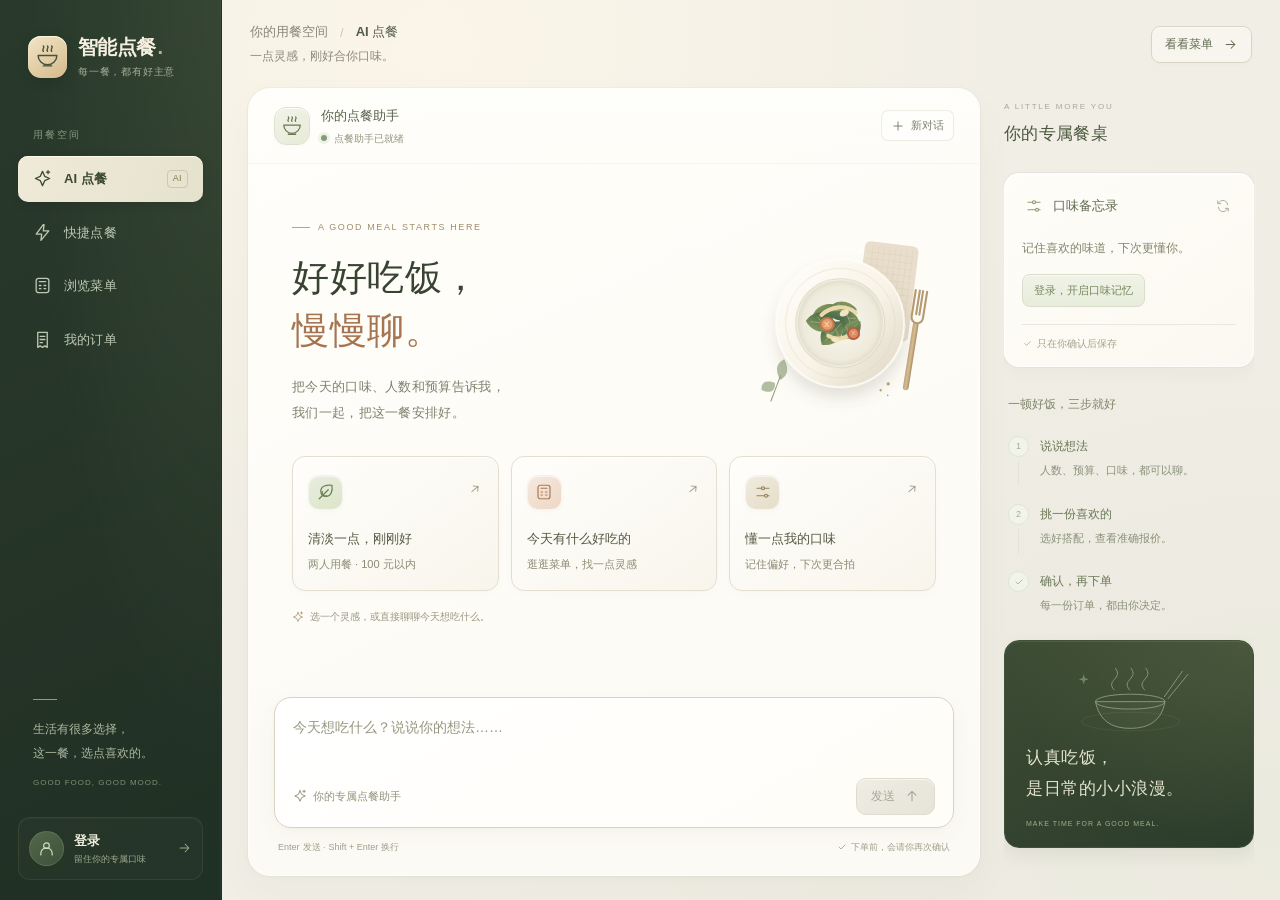
==== commit 3ff51f7a: "完成M2流式点餐与容量控制，更新前端和验收文档" ====
--- a/src/main/resources/static/user-frontend/index.html
+++ b/src/main/resources/static/user-frontend/index.html
@@ -5,27 +5,141 @@
   <meta name="viewport" content="width=device-width, initial-scale=1.0, viewport-fit=cover" />
   <title>智能点餐 · 今天吃点什么</title>
   <link rel="stylesheet" href="style.css" />
+  <link rel="stylesheet" href="agent.css?v=20261021-4" />
 </head>
 <body>
 
-  <!-- ===== 顶部固定导航 ===== -->
+  <svg class="icon-library" xmlns="http://www.w3.org/2000/svg" aria-hidden="true">
+    <symbol id="i-bowl" viewBox="0 0 24 24"><path d="M3 11h18a9 9 0 0 1-18 0Z"/><path d="M8 21h8M8 7c-2-2 2-3 0-5m4 5c-2-2 2-3 0-5m4 5c-2-2 2-3 0-5"/></symbol>
+    <symbol id="i-spark" viewBox="0 0 24 24"><path d="m12 3 2.8 6.2L21 12l-6.2 2.8L12 21l-2.8-6.2L3 12l6.2-2.8L12 3Zm7-1v4m-2-2h4"/></symbol>
+    <symbol id="i-bolt" viewBox="0 0 24 24"><path d="m13 2-9 12h7l-1 8 10-12h-7l1-8Z"/></symbol>
+    <symbol id="i-menu" viewBox="0 0 24 24"><rect x="4" y="3" width="16" height="18" rx="3"/><path d="M8 7h8m-8 5h2m4 0h2m-8 4h2m4 0h2"/></symbol>
+    <symbol id="i-orders" viewBox="0 0 24 24"><path d="M6 3h12v19l-3-2-3 2-3-2-3 2V3Z"/><path d="M9 8h6m-6 4h6m-6 4h3"/></symbol>
+    <symbol id="i-arrow" viewBox="0 0 24 24"><path d="M5 12h14m-6-6 6 6-6 6"/></symbol>
+    <symbol id="i-up" viewBox="0 0 24 24"><path d="M12 19V5m-6 6 6-6 6 6"/></symbol>
+    <symbol id="i-plus" viewBox="0 0 24 24"><path d="M12 5v14M5 12h14"/></symbol>
+    <symbol id="i-leaf" viewBox="0 0 24 24"><path d="M20 3c-7-1-15 1-15 8a7 7 0 0 0 7 7c7 0 9-8 8-15Z"/><path d="M3 21 15 9m-8 8v-6m0 6h6"/></symbol>
+    <symbol id="i-sliders" viewBox="0 0 24 24"><path d="M4 7h6m4 0h6M4 17h10m4 0h2"/><circle cx="12" cy="7" r="2"/><circle cx="16" cy="17" r="2"/></symbol>
+    <symbol id="i-refresh" viewBox="0 0 24 24"><path d="M20 10a8 8 0 0 0-14-5L3 8m0-5v5h5m-4 6a8 8 0 0 0 14 5l3-3m0 5v-5h-5"/></symbol>
+    <symbol id="i-user" viewBox="0 0 24 24"><circle cx="12" cy="8" r="4"/><path d="M4 21v-2a8 8 0 0 1 16 0v2"/></symbol>
+    <symbol id="i-check" viewBox="0 0 24 24"><path d="m6 12 4 4 8-8"/></symbol>
+    <symbol id="i-close" viewBox="0 0 24 24"><path d="m6 6 12 12M6 18 18 6"/></symbol>
+    <symbol id="i-copy" viewBox="0 0 24 24"><rect x="8" y="8" width="12" height="13" rx="2"/><path d="M16 8V5a2 2 0 0 0-2-2H5a2 2 0 0 0-2 2v9a2 2 0 0 0 2 2h3"/></symbol>
+    <symbol id="i-chevron" viewBox="0 0 24 24"><path d="m7 10 5 5 5-5"/></symbol>
+  </svg>
+
   <header class="nav">
     <div class="nav-brand">
-      <span class="nav-title">智能<em>点餐</em></span>
-      <span class="nav-vol">VOL.01</span>
-    </div>
-    <nav class="nav-links">
-      <button class="nav-btn" data-page="home">首页</button>
-      <button class="nav-btn" data-page="menu">浏览菜单</button>
-      <button class="nav-btn" data-page="orders">我的订单</button>
-      <button class="nav-btn nav-login" id="navLoginBtn">登录</button>
+      <span class="brand-symbol"><svg class="icon"><use href="#i-bowl"/></svg></span>
+      <div><span class="nav-title">智能点餐<span class="brand-dot">.</span></span><span class="brand-caption">每一餐，都有好主意</span></div>
+    </div>
+    <p class="nav-section-label">用餐空间</p>
+    <nav class="nav-links" aria-label="主导航">
+      <button class="nav-btn" data-page="agent"><svg class="icon"><use href="#i-spark"/></svg><span>AI 点餐</span><span class="nav-ai-badge">AI</span></button>
+      <button class="nav-btn" data-page="home"><svg class="icon"><use href="#i-bolt"/></svg><span>快捷点餐</span></button>
+      <button class="nav-btn" data-page="menu"><svg class="icon"><use href="#i-menu"/></svg><span>浏览菜单</span></button>
+      <button class="nav-btn" data-page="orders"><svg class="icon"><use href="#i-orders"/></svg><span>我的订单</span></button>
     </nav>
+    <div class="nav-bottom">
+      <div class="nav-note"><span class="nav-note-line"></span><p>生活有很多选择，<br />这一餐，选点喜欢的。</p><span>GOOD FOOD, GOOD MOOD.</span></div>
+      <div class="account-entry"><span class="account-avatar" aria-hidden="true"><svg class="icon"><use href="#i-user"/></svg></span><div><button class="nav-btn nav-login" id="navLoginBtn">登录</button><p id="navAccountHint">留住你的专属口味</p></div><svg class="icon account-arrow" aria-hidden="true"><use href="#i-arrow"/></svg></div>
+    </div>
   </header>
 
   <main class="container">
 
+    <section id="page-agent" class="page active" aria-labelledby="agentTitle">
+      <div class="agent-heading">
+        <div>
+          <p class="workspace-breadcrumb">你的用餐空间 <span>/</span> <b>AI 点餐</b></p>
+          <p class="workspace-caption">一点灵感，刚好合你口味。</p>
+        </div>
+        <div class="workspace-actions"><button id="openDiningPanel" class="taste-shortcut" type="button" aria-haspopup="dialog"><svg class="icon"><use href="#i-sliders"/></svg>我的口味</button><button class="sidebar-menu-link" id="agentBrowseMenu" type="button">看看菜单 <svg class="icon"><use href="#i-arrow"/></svg></button></div>
+      </div>
+
+      <div class="agent-layout">
+        <div class="chat-panel">
+          <div class="chat-toolbar">
+            <div class="chat-identity"><span class="chat-avatar" aria-hidden="true"><svg class="icon"><use href="#i-bowl"/></svg></span><div><p class="chat-name">你的点餐助手</p><div class="chat-presence"><span class="presence-dot" aria-hidden="true"></span><span id="agentStatus" role="status">点餐助手已就绪</span></div></div></div>
+            <button id="newConversation" class="new-chat-btn" type="button"><svg class="icon"><use href="#i-plus"/></svg>新对话</button>
+          </div>
+          <div id="chatTimeline" class="chat-timeline" role="log" aria-label="点餐对话" aria-live="off">
+            <div id="chatWelcome" class="chat-welcome">
+              <div class="welcome-hero">
+                <div class="welcome-copy">
+                  <p class="welcome-eyebrow"><span></span> A GOOD MEAL STARTS HERE</p>
+                  <h1 id="agentTitle">好好吃饭，<span>慢慢聊。</span></h1>
+                  <p class="welcome-description">把今天的口味、人数和预算告诉我，<br />我们一起，把这一餐安排好。</p>
+                </div>
+                <svg class="welcome-art" viewBox="0 0 220 225" fill="none" aria-hidden="true">
+                  <defs>
+                    <linearGradient id="ceramic" x1="43" y1="30" x2="181" y2="183" gradientUnits="userSpaceOnUse"><stop stop-color="#fffefa"/><stop offset=".55" stop-color="#f8f3e7"/><stop offset="1" stop-color="#ded6c3"/></linearGradient>
+                    <radialGradient id="plate-well"><stop stop-color="#faf8ef"/><stop offset=".82" stop-color="#eeebdc"/><stop offset="1" stop-color="#ded9c6"/></radialGradient>
+                    <linearGradient id="salad-leaf" x1="0" y1="0" x2="20" y2="25" gradientUnits="userSpaceOnUse"><stop stop-color="#8a9c62"/><stop offset="1" stop-color="#3e6044"/></linearGradient>
+                    <linearGradient id="wood" x1="0" y1="0" x2="1" y2="0"><stop stop-color="#bda17a"/><stop offset=".5" stop-color="#d6be94"/><stop offset="1" stop-color="#a88b64"/></linearGradient>
+                    <filter id="plate-shadow" x="-35%" y="-25%" width="170%" height="180%"><feDropShadow dx="0" dy="12" stdDeviation="9" flood-color="#5e5139" flood-opacity=".17"/></filter>
+                    <g id="food-leaf"><path d="M0 28C-8 10 3-4 19-5c8 14 4 30-19 33Z" fill="url(#salad-leaf)"/><path d="M1 25 16 0M6 17l-5-8m8 3 9-2" stroke="#c5d3a2" stroke-width=".7" stroke-opacity=".7"/></g>
+                  </defs>
+                  <g transform="rotate(12 164 77)"><rect x="130" y="20" width="66" height="117" rx="7" fill="#e9decc"/><path d="M140 25v107m7-107v107m7-107v107m7-107v107m7-107v107m7-107v107m7-107v107m7-107v107M134 33h57m-57 8h57m-57 8h57m-57 8h57m-57 8h57m-57 8h57m-57 8h57m-57 8h57m-57 8h57m-57 8h57m-57 8h57m-57 8h57" stroke="#c6b89e" stroke-width=".7" stroke-opacity=".3"/></g>
+                  <g filter="url(#plate-shadow)"><circle cx="103" cy="112" r="78" fill="url(#ceramic)" stroke="#fffdf6" stroke-width="2"/><circle cx="103" cy="112" r="67" stroke="#ddd6c2" stroke-opacity=".6"/><circle cx="103" cy="112" r="55" fill="url(#plate-well)"/><circle cx="103" cy="112" r="53" stroke="#fffef8" stroke-opacity=".9"/></g>
+                  <use href="#food-leaf" transform="translate(76 88) rotate(15)"/><use href="#food-leaf" transform="translate(111 83) rotate(61)"/><use href="#food-leaf" transform="translate(130 113) rotate(130)"/><use href="#food-leaf" transform="translate(98 137) rotate(196)"/><use href="#food-leaf" transform="translate(72 122) rotate(252)"/><use href="#food-leaf" transform="translate(112 110) rotate(22) scale(.8)"/>
+                  <path d="M81 100c13-10 31-10 42 1m-36 25c10 7 22 6 30-2" stroke="#ead9a9" stroke-width="5" stroke-linecap="round"/>
+                  <circle cx="87" cy="112" r="9" fill="#c8784e"/><circle cx="87" cy="112" r="6.5" fill="#e5a06f"/><path d="m84 109 5 6m0-6-5 6" stroke="#f6d4a5" stroke-width="1.2"/>
+                  <circle cx="118" cy="126" r="8" fill="#b85d40"/><circle cx="118" cy="126" r="5.7" fill="#db8b62"/><path d="m116 123 4 5m0-5-4 5" stroke="#f5c79b" stroke-width="1"/>
+                  <ellipse cx="109" cy="100" rx="6" ry="4" transform="rotate(-22 109 100)" fill="#f3e5c4"/><ellipse cx="95" cy="132" rx="5" ry="3" transform="rotate(22 95 132)" fill="#f3e5c4"/>
+                  <g transform="rotate(14 193 135)"><rect x="188" y="119" width="7" height="84" rx="3.5" fill="url(#wood)"/><path d="M185 80v33a7 7 0 0 0 14 0V80m-9 0v29m4-29v29" stroke="#b59a72" stroke-width="2.6" stroke-linecap="round"/></g>
+                  <path d="M24 175c-7-15-1-22 7-25 5 12 3 20-7 25Zm-7 3c-12-6-17-1-17 7 10 6 17 3 17-7Z" fill="#8d9c75" fill-opacity=".65"/><path d="m10 200 15-31" stroke="#8d9c75" stroke-width="1.2"/>
+                  <circle cx="155" cy="191" r="2" fill="#b99f71"/><circle cx="145" cy="198" r="1.5" fill="#b99f71"/><circle cx="153" cy="205" r="1" fill="#b99f71"/>
+                </svg>
+              </div>
+              <div class="conversation-starters">
+                <button type="button" data-chat-prompt="两个人吃饭，预算100元，想吃清淡不辣的。请先推荐，不要试算或下单。"><span class="starter-icon is-sage" aria-hidden="true"><svg class="icon"><use href="#i-leaf"/></svg></span><b>清淡一点，刚刚好</b><small>两人用餐 · 100 元以内</small><svg class="icon starter-arrow" aria-hidden="true"><use href="#i-arrow"/></svg></button>
+                <button type="button" data-chat-prompt="请查询今天的在售菜单，告诉我有哪些菜和价格，暂不试算或下单。"><span class="starter-icon is-clay" aria-hidden="true"><svg class="icon"><use href="#i-menu"/></svg></span><b>今天有什么好吃的</b><small>逛逛菜单，找一点灵感</small><svg class="icon starter-arrow" aria-hidden="true"><use href="#i-arrow"/></svg></button>
+                <button type="button" data-chat-prompt="我想设置长期口味，请先问我辣度和其他偏好，生成候选供我确认，不要直接保存。"><span class="starter-icon is-sand" aria-hidden="true"><svg class="icon"><use href="#i-sliders"/></svg></span><b>懂一点我的口味</b><small>记住偏好，下次更合拍</small><svg class="icon starter-arrow" aria-hidden="true"><use href="#i-arrow"/></svg></button>
+              </div>
+              <p class="welcome-footnote"><svg class="icon" aria-hidden="true"><use href="#i-spark"/></svg>选一个灵感，或直接聊聊今天想吃什么。</p>
+            </div>
+          </div>
+          <div class="chat-bottom">
+            <p id="chatNotice" class="chat-notice hidden" role="status"></p>
+            <button id="jumpToLatest" type="button" class="jump-latest hidden">查看最新回复 ↓</button>
+            <form id="chatForm" class="chat-composer">
+              <label class="sr-only" for="chatInput">告诉点餐助手你的需求</label>
+              <textarea id="chatInput" rows="2" maxlength="2000" placeholder="今天想吃什么？说说你的想法……" aria-describedby="chatInputHelp"></textarea>
+              <div class="composer-actions">
+                <span class="composer-assistant"><svg class="icon" aria-hidden="true"><use href="#i-spark"/></svg>你的专属点餐助手</span>
+                <div><span id="chatInputCount">0 / 2000</span><button id="stopChat" class="stop-chat hidden" type="button">停止接收</button><button id="sendChat" class="send-chat" type="submit" disabled>发送 <svg class="icon" aria-hidden="true"><use href="#i-up"/></svg></button></div>
+              </div>
+            </form>
+            <p id="chatInputHelp" class="composer-help"><span><kbd>Enter</kbd> 发送 · <kbd>Shift + Enter</kbd> 换行</span><span><svg class="icon" aria-hidden="true"><use href="#i-check"/></svg>下单前，会请你再次确认</span></p>
+          </div>
+        </div>
+
+        <aside id="diningSidebar" class="dining-sidebar" aria-label="口味偏好与用餐指引">
+          <div class="table-heading"><div><p class="agent-eyebrow">A LITTLE MORE YOU</p><h2>你的专属餐桌</h2></div><button id="closeDiningPanel" class="icon-button" type="button" aria-label="关闭口味面板"><svg class="icon"><use href="#i-close"/></svg></button></div>
+          <section class="sidebar-block taste-block" aria-labelledby="tasteTitle">
+            <div class="taste-heading"><span class="taste-heading-icon" aria-hidden="true"><svg class="icon"><use href="#i-sliders"/></svg></span><h2 id="tasteTitle">口味备忘录</h2><button id="refreshTaste" type="button" class="icon-button" aria-label="刷新已保存的口味" title="刷新口味"><svg class="icon"><use href="#i-refresh"/></svg></button></div>
+            <div id="savedTaste" class="saved-taste"><p>登录后，把喜欢的味道留在这里。</p></div>
+            <button id="clearTaste" type="button" class="clear-taste hidden">清除已保存的口味</button>
+            <p class="taste-footnote"><svg class="icon" aria-hidden="true"><use href="#i-check"/></svg>只在你确认后保存</p>
+          </section>
+          <section class="sidebar-block guide-block" aria-labelledby="diningGuideTitle">
+            <h2 id="diningGuideTitle">一顿好饭，三步就好</h2>
+            <ol class="dining-steps">
+              <li><span>1</span><div><b>说说想法</b><p>人数、预算、口味，都可以聊。</p></div></li>
+              <li><span>2</span><div><b>挑一份喜欢的</b><p>选好搭配，查看准确报价。</p></div></li>
+              <li><span><svg class="icon" aria-hidden="true"><use href="#i-check"/></svg></span><div><b>确认，再下单</b><p>每一份订单，都由你决定。</p></div></li>
+            </ol>
+          </section>
+          <div class="table-note"><svg class="table-illustration" viewBox="0 0 240 145" fill="none" aria-hidden="true"><ellipse cx="123" cy="112" rx="79" ry="15" stroke="currentColor" stroke-opacity=".25"/><path d="M66 80h112c-5 29-24 43-56 43S72 109 66 80Z" fill="currentColor" fill-opacity=".08" stroke="currentColor" stroke-width="1.5"/><ellipse cx="122" cy="80" rx="56" ry="12" stroke="currentColor" stroke-width="1.5"/><path d="M96 61c-15-16 16-18 2-35m23 35c-15-16 16-18 2-35m22 35c-15-16 16-18 2-35M177 72l29-41m-23 44 32-39" stroke="currentColor" stroke-width="1.5" stroke-linecap="round"/><path d="m47 36 2 6 6 2-6 2-2 6-2-6-6-2 6-2 2-6Z" fill="currentColor" fill-opacity=".7"/></svg><p>认真吃饭，<br />是日常的小小浪漫。</p><span>MAKE TIME FOR A GOOD MEAL.</span></div>
+          <p class="sidebar-note">一份菜单，一点灵感。<br />把选择留给你。</p>
+        </aside>
+      </div>
+      <dialog id="diningPanelDialog" class="dining-drawer" aria-labelledby="tasteTitle"></dialog>
+    </section>
+
     <!-- ===== 页面：首页（Agent-first，提问态 / 结果态双形态） ===== -->
-    <section id="page-home" class="page active">
+    <section id="page-home" class="page">
       <div class="hero">
         <!-- 背景巨型水印字 -->
         <div class="hero-watermark" aria-hidden="true">食</div>
@@ -247,6 +361,23 @@
   <!-- ===== 全局提示 ===== -->
   <div id="toast" class="toast hidden" role="status" aria-live="polite"></div>
 
-  <script src="app.js"></script>
+  <dialog id="agentConfirmDialog" class="agent-confirm-dialog" aria-labelledby="agentConfirmTitle">
+    <form method="dialog"><button class="dialog-close" aria-label="关闭确认窗口">×</button></form>
+    <p class="agent-eyebrow">ONE LAST LOOK</p>
+    <h2 id="agentConfirmTitle">确认这份报价，再下单</h2>
+    <div id="agentConfirmDetail"></div>
+    <p class="confirm-note">确认后将创建正式订单，当前未接入真实支付。</p>
+    <div class="confirm-actions"><button id="cancelAgentOrder" type="button" class="btn-ghost">再想想</button><button id="submitAgentOrder" type="button" class="btn-primary">确认提交订单</button></div>
+  </dialog>
+  <dialog id="clearTasteDialog" class="agent-confirm-dialog" aria-labelledby="clearTasteTitle">
+    <form method="dialog"><button class="dialog-close" aria-label="关闭口味清除窗口">×</button></form>
+    <p class="agent-eyebrow">YOUR PREFERENCE</p>
+    <h2 id="clearTasteTitle">清除已保存的长期口味？</h2>
+    <p class="confirm-note">将清除已保存的辣度和补充口味。之后的推荐不再默认使用这份画像，你也可以随时重新设置。</p>
+    <div class="confirm-actions"><button id="cancelClearTaste" type="button" class="btn-ghost">保留口味</button><button id="confirmClearTaste" type="button" class="btn-primary">确认清除</button></div>
+  </dialog>
+
+  <script src="app.js?v=20261021-2"></script>
+  <script type="module" src="agent.js?v=20261021-4"></script>
 </body>
 </html>
--- a/src/main/resources/static/user-frontend/agent.css
+++ b/src/main/resources/static/user-frontend/agent.css
@@ -0,0 +1,432 @@
+/* Dining room: deep olive, warm porcelain and linen. All visuals remain native SVG/CSS. */
+:root {
+  --paper: #f3f0e9;
+  --paper-deep: #eae5da;
+  --card: #fffdf8;
+  --ink: #30382e;
+  --ink-soft: #727567;
+  --ink-faint: #999b8d;
+  --accent: #b76b49;
+  --accent-deep: #965134;
+  --accent-soft: #f3e5d9;
+  --seal: #b35540;
+  --hairline: #e5e1d6;
+  --hairline-strong: #d9d5c7;
+  --serif: "Noto Serif SC", "Source Han Serif SC", "Microsoft YaHei", sans-serif;
+  --sans: "Noto Sans SC", "Inter", "Segoe UI", "PingFang SC", "Microsoft YaHei", sans-serif;
+  --sage: #73856d;
+  --sidebar-width: 222px;
+}
+body { background: var(--paper); padding-bottom: 0; }
+body::before, body::after { display: none; }
+body.agent-mode { height: 100dvh; overflow: hidden; }
+button, a, textarea { -webkit-tap-highlight-color: transparent; }
+button { letter-spacing: 0; }
+.icon-library { position: absolute; width: 0; height: 0; overflow: hidden; }
+.icon { width: 20px; height: 20px; flex-shrink: 0; fill: none; stroke: currentColor; stroke-width: 1.65; stroke-linecap: round; stroke-linejoin: round; pointer-events: none; }
+.sr-only { position: absolute; width: 1px; height: 1px; padding: 0; margin: -1px; overflow: hidden; clip: rect(0, 0, 0, 0); white-space: nowrap; border: 0; }
+button:focus-visible, a:focus-visible { outline: 2px solid var(--accent); outline-offset: 4px; }
+.nav button:focus-visible { outline-color: #ddc598; outline-offset: 3px; }
+
+/* Persistent navigation */
+.nav { inset: 0 auto 0 0; width: var(--sidebar-width); height: 100dvh; padding: 34px 18px 20px; flex-direction: column; justify-content: flex-start; align-items: stretch; gap: 0; background: radial-gradient(ellipse at 100% 0%, #53614555, transparent 60%), linear-gradient(155deg, #293a2c, #243326 65%, #1f3024); border: 0; border-right: 1px solid #1c2d2070; backdrop-filter: none; box-shadow: inset -1px 0 #ffffff08; }
+.nav-brand { align-items: center; gap: 11px; padding: 0 10px; }
+.brand-symbol { display: grid; place-items: center; width: 39px; height: 42px; border-radius: 13px; background: linear-gradient(145deg, #f3e5c7, #d5ba8a); color: #45533a; box-shadow: inset 0 1px 1px #fff9de, 0 4px 12px #14251a45; }
+.brand-symbol .icon { width: 25px; height: 25px; stroke-width: 1.4; }
+.nav-title { display: block; font: 600 20px/1.3 var(--sans); letter-spacing: -.6px; color: #f5efdf; }
+.brand-dot { color: #c9ac79; margin-left: 2px; }
+.brand-caption { display: block; color: #a3af98; font-size: 10px; letter-spacing: .8px; margin-top: 5px; }
+.nav-section-label { color: #89987f; font-size: 10px; letter-spacing: 2px; margin: 49px 15px 14px; }
+.nav-links { display: flex; flex-direction: column; gap: 8px; align-items: stretch; }
+.nav-btn { min-width: 0; display: flex; gap: 12px; align-items: center; padding: 13px 15px; border-radius: 10px; font: 13px/1.5 var(--sans); letter-spacing: .2px; color: #bec9b4; text-align: left; transition: color .18s, background .18s, box-shadow .18s; }
+.nav-btn::after { display: none; }
+.nav-btn .icon { width: 19px; height: 19px; }
+.nav-btn:hover { color: #f8f3e7; background: #d6e2bd0d; }
+.nav-btn.active { color: #3b4a31; font-weight: 600; background: linear-gradient(110deg, #f0ead9, #e4e2cd); box-shadow: inset 0 1px #fff9e8, 0 3px 10px #13241930; }
+.nav-ai-badge { margin-left: auto; padding: 1px 5px; border: 1px solid #a5ac7c50; border-radius: 4px; color: #b8c29c; font: 9px/1.5 var(--sans); letter-spacing: .4px; }
+.nav-btn.active .nav-ai-badge { color: #857955; border-color: #aaa18470; }
+.nav-bottom { margin-top: auto; }
+.nav-note { padding: 25px 15px 30px; }
+.nav-note-line { display: block; width: 24px; height: 1px; background: #a3956a; margin-bottom: 17px; }
+.nav-note p { font-size: 12px; line-height: 2; color: #acb79e; }
+.nav-note > span:last-child { display: block; font-size: 8px; letter-spacing: 1px; color: #7e8f72; margin-top: 13px; }
+.account-entry { display: flex; align-items: center; gap: 10px; border: 1px solid #b2c18c1c; border-radius: 12px; padding: 13px 10px; background: #e8e8c906; box-shadow: inset 0 1px #d9e8b508; }
+.account-avatar { width: 35px; height: 35px; display: grid; place-items: center; background: linear-gradient(145deg, #53674b, #3d5239); color: #d4dfbe; border: 1px solid #94a77a40; border-radius: 50%; flex-shrink: 0; }
+.account-avatar .icon { width: 17px; height: 17px; }
+.account-entry > div { min-width: 0; flex: 1; }
+.nav-login { display: block; width: 100%; padding: 0 0 3px; margin: 0; max-width: none; border: 0; border-radius: 0; background: none; box-shadow: none; color: #edeedc; font-size: 13px; font-weight: 600; overflow: hidden; text-overflow: ellipsis; }
+.nav-login:hover { color: #dfc99e; background: none; transform: none; }
+.account-entry p { font-size: 9px; color: #9daa8e; }
+.account-arrow { width: 15px; color: #99ab85; }
+
+/* Shared pages follow the new shell. */
+.container { margin: 0 0 0 var(--sidebar-width); max-width: none; padding: 50px clamp(24px, 5vw, 80px) 50px; }
+.container.agent-container { padding: 0; width: calc(100% - var(--sidebar-width)); background: radial-gradient(ellipse at 20% 5%, #fff9e9aa, transparent 50%), radial-gradient(ellipse at 100% 90%, #dce0cc45, transparent 60%), #f1eee6; }
+.page.active { animation: workspace-in .3s ease both; }
+@keyframes workspace-in { from { opacity: 0; } to { opacity: 1; } }
+.btn-primary, .btn-ghost { border-radius: 10px; letter-spacing: .3px; font-weight: 500; box-shadow: none; }
+.btn-primary { border-color: transparent; }
+.btn-primary:hover, .btn-primary:active { transform: none; box-shadow: 0 3px 10px #a552381a; }
+.btn-primary:disabled { box-shadow: none; }
+.btn-ghost { border-color: var(--hairline-strong); }
+.section-head { border-bottom-color: var(--hairline); }
+.dish-card { border-radius: 16px; border-color: var(--hairline); box-shadow: 0 4px 15px #30352f04; overflow: hidden; }
+.dish-card:hover { transform: translateY(-3px); box-shadow: 0 8px 24px #30352f0c; }
+.order-card { border-radius: 14px; border-color: var(--hairline); }
+.modal { border-radius: 20px; background: var(--card); border-top: 0; box-shadow: 0 24px 80px #26301e22; }
+.modal h3 { font-family: var(--sans); font-weight: 600; letter-spacing: 0; }
+.modal-mask { backdrop-filter: blur(5px); background: #26301e55; }
+.text-input { border-radius: 10px; }
+.toast { border-radius: 10px; letter-spacing: 0; box-shadow: 0 8px 30px #30352f20; }
+.cart-bar { left: var(--sidebar-width); }
+
+/* Workspace header */
+.agent-heading { height: 88px; padding: 0 28px; display: flex; align-items: center; justify-content: space-between; gap: 16px; border: 0; background: transparent; }
+.workspace-breadcrumb { display: flex; gap: 12px; font-size: 13px; color: #898779; align-items: center; }
+.workspace-breadcrumb span { color: #c6cabe; font-weight: 300; }
+.workspace-breadcrumb b { font-weight: 550; color: #525b4c; }
+.workspace-caption { margin-top: 7px; color: #8b8a7b; font-size: 12px; }
+.workspace-actions { display: flex; align-items: center; gap: 10px; }
+.sidebar-menu-link, .taste-shortcut { display: inline-flex; align-items: center; justify-content: center; gap: 10px; padding: 9px 13px; background: #fffdf780; border: 1px solid #d9d5c5; border-radius: 9px; color: #616b52; box-shadow: inset 0 1px #fff9, 0 2px 4px #4a463805; font: 12px var(--sans); cursor: pointer; white-space: nowrap; transition: background .18s, box-shadow .18s; }
+.sidebar-menu-link:hover, .taste-shortcut:hover { background: #edf0e7; }
+.sidebar-menu-link .icon { width: 15px; height: 15px; }
+.taste-shortcut { display: none; }
+.taste-shortcut .icon { width: 16px; height: 16px; }
+.agent-layout { display: grid; grid-template-columns: minmax(0, 1fr) 250px; grid-template-rows: minmax(0, 1fr); gap: 24px; padding: 0 26px 24px; height: calc(100dvh - 88px); min-height: 0; }
+
+/* The conversation is the primary surface. */
+.chat-panel { min-width: 0; min-height: 0; height: 100%; display: flex; flex-direction: column; overflow: hidden; border: 1px solid #fffdf9; border-radius: 22px; background: linear-gradient(155deg, #fffefa, #fcfaf4); box-shadow: 0 16px 44px #43442d08, 0 2px 5px #43442d06, 0 0 0 1px #d8d3c633; }
+.chat-toolbar { display: flex; justify-content: space-between; align-items: center; padding: 17px 25px; gap: 12px; border-bottom: 1px solid #e8e3d35e; background: linear-gradient(#ffffff60, #ffffff00); flex-shrink: 0; }
+.chat-identity { display: flex; align-items: center; gap: 11px; min-width: 0; }
+.chat-avatar { display: grid; place-items: center; flex-shrink: 0; width: 36px; height: 38px; border: 1px solid #e1e2cf; border-radius: 12px; color: #6c7854; background: linear-gradient(145deg, #f1f3e8, #e7ebd7); box-shadow: inset 0 1px #fff, 0 2px 4px #4d5b2905; }
+.chat-avatar .icon { width: 22px; height: 22px; stroke-width: 1.4; }
+.chat-name { font-size: 13px; font-weight: 550; line-height: 1.6; color: #58634a; margin-bottom: 4px; }
+.chat-presence { display: flex; align-items: center; gap: 7px; min-width: 0; color: #929780; font-size: 10px; line-height: 1.5; }
+.presence-dot { width: 6px; height: 6px; border-radius: 50%; background: #879c76; box-shadow: 0 0 0 3px #eef2e8; flex-shrink: 0; }
+.chat-panel.is-streaming .presence-dot { background: var(--accent); box-shadow: 0 0 0 3px var(--accent-soft); animation: breathe 1.5s infinite; }
+@keyframes breathe { 50% { opacity: .35; } }
+.new-chat-btn { display: flex; align-items: center; gap: 6px; padding: 7px 9px; border: 1px solid #dedecf88; border-radius: 7px; background: #ffffff60; color: #7a806d; font-size: 11px; cursor: pointer; white-space: nowrap; }
+.new-chat-btn .icon { width: 14px; height: 14px; }
+.new-chat-btn:hover { color: #58654d; background: #f0f3ea; }
+.new-chat-btn:active { transform: translateY(1px); }
+.new-chat-btn:disabled { opacity: .45; cursor: not-allowed; }
+.chat-timeline { flex: 1; min-height: 0; overflow-y: auto; display: flex; flex-direction: column; padding: 22px max(28px, calc((100% - 750px) / 2)) 16px; scrollbar-width: thin; scrollbar-color: #d7d9c9 transparent; overscroll-behavior: contain; }
+.chat-welcome { width: 100%; max-width: 650px; margin: auto; padding: 10px 3px 18px; text-align: left; flex-shrink: 0; }
+.welcome-hero { display: grid; grid-template-columns: minmax(0, 1fr) 180px; gap: 12px; align-items: center; }
+.welcome-copy { min-width: 0; }
+.welcome-art { display: block; width: 100%; max-height: 210px; overflow: visible; transform: rotate(-5deg); }
+.welcome-eyebrow { display: flex; align-items: center; gap: 8px; font: 9px/1.7 var(--sans); letter-spacing: 1.6px; color: #9e8c6e; margin-bottom: 16px; }
+.welcome-eyebrow > span { width: 18px; height: 1px; background: #bda277; }
+.chat-welcome h1 { font: 550 clamp(32px, 2.9vw, 44px)/1.42 var(--serif); letter-spacing: .5px; color: #394331; }
+.chat-welcome h1 span { display: block; color: #a67550; }
+.welcome-description { color: #7f806d; font-size: 13px; line-height: 2; margin-top: 17px; letter-spacing: .3px; }
+.conversation-starters { display: grid; grid-template-columns: repeat(3, minmax(0, 1fr)); gap: 12px; margin: 30px 0 0; text-align: left; }
+.conversation-starters button { min-width: 0; position: relative; padding: 18px 15px 17px; border: 1px solid #e5dfd1; border-radius: 13px; background: linear-gradient(145deg, #fffefb, #f8f5ec); color: #535943; text-align: left; cursor: pointer; box-shadow: inset 0 1px #fff, 0 4px 12px #62583c05, 0 1px 2px #62583c04; transition: transform .2s, border-color .2s, box-shadow .2s, background .2s; }
+.conversation-starters button:hover { transform: translateY(-3px); border-color: #b6bea0; background: linear-gradient(145deg, #fffefa, #f1f2e6); box-shadow: inset 0 1px #fff, 0 9px 20px #62583c0d, 0 2px 4px #62583c06; }
+.conversation-starters button:active { transform: translateY(0); box-shadow: inset 0 1px 3px #62583c0a; }
+.starter-icon { width: 35px; height: 35px; border: 1px solid #ffffff95; border-radius: 11px; display: grid; place-items: center; margin-bottom: 18px; box-shadow: inset 0 1px #fff8, 0 2px 4px #66573b08; }
+.starter-icon .icon { width: 18px; height: 18px; }
+.is-sage { background: linear-gradient(145deg, #e8edde, #dce5ca); color: #6d8051; }
+.is-clay { background: linear-gradient(145deg, #f6e9de, #ecd7c5); color: #b17a54; }
+.is-sand { background: linear-gradient(145deg, #f0ebdf, #e6ddc9); color: #978358; }
+.conversation-starters b { display: block; font-size: 13px; font-weight: 550; line-height: 1.7; white-space: normal; }
+.conversation-starters small { display: block; font-size: 11px; line-height: 1.7; color: #8c8b76; margin-top: 5px; }
+.starter-arrow { position: absolute; right: 16px; top: 25px; width: 14px; height: 14px; color: #9da38b; transform: rotate(-40deg); }
+.welcome-footnote { display: flex; align-items: center; gap: 6px; color: #9b9783; font-size: 10px; margin-top: 19px; }
+.welcome-footnote .icon { width: 12px; height: 12px; color: #ac9971; }
+
+/* Readable messages and real tool results. */
+.chat-message { width: 100%; flex-shrink: 0; margin: 0 0 31px; min-width: 0; animation: message-in .25s ease both; }
+.chat-message:last-child { margin-bottom: 0; }
+@keyframes message-in { from { opacity: 0; transform: translateY(5px); } to { opacity: 1; transform: none; } }
+.message-label { display: flex; align-items: center; gap: 10px; font-size: 12px; font-weight: 550; color: #657250; margin-bottom: 12px; }
+.message-monogram { display: grid; place-items: center; flex-shrink: 0; width: 32px; height: 32px; border: 1px solid #edddc7; background: linear-gradient(140deg, #f8ecdc, #efe0cb); color: #af7b4f; border-radius: 11px; box-shadow: inset 0 1px #fff9; }
+.message-monogram .icon { width: 18px; height: 18px; }
+.message-time { margin-left: auto; color: #b4b4a0; font: 9px var(--mono); font-weight: 400; letter-spacing: .3px; }
+.message-content { font-size: 15px; color: #48513f; line-height: 1.95; overflow-wrap: anywhere; }
+.chat-message.is-user { display: flex; flex-direction: column; align-items: flex-end; padding-left: 50px; }
+.chat-message.is-user .message-label { display: none; }
+.chat-message.is-user .message-content { background: linear-gradient(140deg, #edf0e4, #e8ecdc); padding: 12px 18px; border: 1px solid #dce2cc; border-radius: 17px 17px 4px 17px; box-shadow: inset 0 1px #ffffffe0, 0 3px 8px #3a472609; white-space: pre-wrap; max-width: 90%; }
+.chat-message.is-assistant .message-content { padding-left: 42px; }
+.chat-message.is-assistant .message-state { padding-left: 42px; }
+.chat-message.is-pending .message-content:empty::before { content: "正在想这一餐怎么安排"; font-size: 13px; color: #9ba48d; animation: breathe 1.5s infinite; }
+.chat-message.is-pending .message-content:empty::after { content: ""; display: inline-block; vertical-align: middle; width: 3px; height: 3px; margin: 0 0 0 10px; border-radius: 50%; background: #b4a481; box-shadow: 6px 0 #b4a48166, 12px 0 #b4a48133; animation: thinking 1.4s infinite; }
+@keyframes thinking { 50% { background: #b4a48144; box-shadow: 6px 0 #b4a48199, 12px 0 #b4a481; } }
+.chat-message.is-pending .message-content:not(:empty)::after { content: "▍"; color: var(--accent); animation: breathe 1s infinite; }
+.message-content p { margin-bottom: 12px; }
+.message-content p:last-child { margin-bottom: 0; }
+.message-content h3, .message-content h4 { font-size: 16px; font-weight: 600; margin: 20px 0 10px; color: #435138; }
+.message-content ul, .message-content ol { padding-left: 21px; margin: 10px 0 14px; }
+.message-content li { padding: 2px 0 2px 3px; }
+.message-content strong { font-weight: 600; color: #48583e; }
+.message-content code { font: 12px/1.7 var(--mono); background: #f0f2eb; padding: 3px 6px; border-radius: 5px; white-space: pre-wrap; }
+.message-content pre { padding: 15px; background: #f0f2eb; border-radius: 10px; overflow-x: auto; margin-bottom: 12px; }
+.message-content pre code { padding: 0; }
+.table-scroll { max-width: 100%; overflow-x: auto; margin: 15px 0; border: 1px solid #e6eadf; border-radius: 10px; }
+.message-content table { border-collapse: collapse; width: 100%; min-width: 260px; font-size: 12px; }
+.message-content th, .message-content td { text-align: left; border-bottom: 1px solid #edf0e6; padding: 11px 13px; }
+.message-content th { font-weight: 550; background: #f3f5ef; white-space: nowrap; }
+.message-content tr:last-child td { border-bottom: 0; }
+.message-state { color: #abb19f; font-size: 10px; line-height: 1.8; margin-top: 10px; }
+.message-state:empty { display: none; }
+.message-state.is-error { color: var(--seal); }
+.message-tools { display: flex; align-items: center; justify-content: space-between; gap: 12px; margin: 13px 0 0 42px; padding-top: 8px; }
+.chat-message.is-assistant .message-tools .message-state { padding: 0; margin: 0; color: #a7ac94; font-size: 10px; }
+.chat-message.is-assistant .message-tools .message-state.is-error { color: var(--seal); }
+.message-tools .message-state::before { content: ""; display: inline-block; vertical-align: middle; width: 4px; height: 4px; border-radius: 50%; background: #a8b38f; margin-right: 6px; }
+.message-tools .message-state.is-error::before { background: var(--seal); }
+.copy-reply { display: inline-flex; align-items: center; gap: 5px; min-width: 78px; padding: 5px 8px; border: 1px solid transparent; border-radius: 7px; background: transparent; color: #a0a78f; font: 10px/1.6 var(--sans); cursor: pointer; transition: background .16s, border-color .16s, color .16s; }
+.copy-reply .icon { width: 13px; height: 13px; }
+.copy-reply:hover { color: #75815f; background: #eff1e5; border-color: #e5e8d8; }
+.copy-reply:active { transform: translateY(1px); }
+.copy-reply.is-copied { color: #829563; }
+.copy-reply:disabled { cursor: default; }
+
+/* A grounded, always-visible composer. */
+.chat-bottom { flex-shrink: 0; position: relative; width: 100%; max-width: 820px; margin: 0 auto; padding: 14px 25px 20px; background: linear-gradient(#fcfaf400, #fcfaf4 35%); }
+.chat-composer { padding: 17px 18px 12px; border: 1px solid #d9d3c3; border-radius: 17px; background: linear-gradient(150deg, #ffffff, #fffdf7); box-shadow: inset 0 1px #fff, 0 7px 22px #5d543c0b, 0 1px 3px #5d543c08; transition: border-color .2s, box-shadow .2s; }
+.chat-composer:focus-within { border-color: #bb946d; box-shadow: inset 0 1px #fff, 0 0 0 3px #bb946d0c, 0 9px 24px #5d543c0f; }
+.chat-composer textarea { display: block; width: 100%; min-height: 54px; max-height: 150px; resize: none; border: 0; outline: 0; background: transparent; color: #46523d; font: 14px/1.8 var(--sans); scrollbar-width: thin; }
+.chat-composer textarea::placeholder { color: #95977f; }
+.composer-actions { display: flex; align-items: center; justify-content: space-between; gap: 8px; margin-top: 9px; }
+.composer-assistant { display: flex; align-items: center; gap: 6px; color: #92947c; font-size: 11px; }
+.composer-assistant .icon { width: 14px; height: 14px; }
+.composer-actions > div { display: flex; align-items: center; gap: 12px; }
+#chatInputCount { font: 9px var(--mono); color: #b2b9a7; white-space: nowrap; opacity: 0; transition: opacity .18s; }
+.chat-composer:focus-within #chatInputCount, .chat-composer.has-input #chatInputCount { opacity: 1; }
+#chatInputCount.is-near-limit { color: #b98155; }
+.send-chat { display: inline-flex; align-items: center; justify-content: center; gap: 9px; min-height: 36px; padding: 9px 14px; border: 1px solid #9e593b66; border-radius: 10px; background: linear-gradient(135deg, #c38659, #ac6745); color: #fff9ee; box-shadow: inset 0 1px #f0b48275, 0 3px 7px #804d2e20; font-size: 12px; cursor: pointer; transition: background .2s, box-shadow .2s, transform .2s; }
+.send-chat .icon { width: 16px; height: 16px; }
+.send-chat:hover { background: linear-gradient(135deg, #b77a4e, #955337); box-shadow: inset 0 1px #f0b48275, 0 4px 9px #804d2e25; transform: translateY(-1px); }
+.send-chat:disabled { background: linear-gradient(145deg, #efede4, #e6e4d8); border-color: #dedccf; color: #a7a894; box-shadow: inset 0 1px #fff9; transform: none; cursor: not-allowed; }
+.stop-chat { border: 1px solid #e1e5d8; border-radius: 8px; background: #fff; color: #8b957d; font-size: 10px; padding: 8px 10px; cursor: pointer; }
+.composer-help { display: flex; justify-content: space-between; flex-wrap: wrap; gap: 5px 12px; margin: 12px 4px 0; font-size: 9px; line-height: 1.7; color: #a19f8c; }
+.composer-help > span { display: inline-flex; align-items: center; gap: 3px; }
+.composer-help .icon { width: 12px; height: 12px; }
+.composer-help kbd { font: inherit; }
+.chat-notice { padding: 10px 13px; margin-bottom: 10px; background: var(--accent-soft); border: 1px solid #efd9cb; border-radius: 10px; color: var(--accent-deep); font-size: 12px; line-height: 1.8; }
+.chat-notice button, .chat-notice a { border: 0; border-bottom: 1px solid currentColor; color: inherit; font: inherit; background: none; margin-left: 8px; cursor: pointer; }
+.jump-latest { position: absolute; top: -36px; left: 50%; transform: translateX(-50%); border: 1px solid #e2e7d7; border-radius: 20px; padding: 8px 14px; color: #7b886c; background: #fff; box-shadow: 0 3px 10px #34442509; font-size: 11px; cursor: pointer; white-space: nowrap; }
+
+/* Personal taste and quiet guidance. */
+.dining-sidebar { min-width: 0; min-height: 0; padding: 12px 0 8px; border: 0; background: transparent; overflow-y: auto; scrollbar-width: thin; scrollbar-color: #d4d7c5 transparent; }
+.table-heading { display: flex; align-items: center; justify-content: space-between; margin-bottom: 26px; }
+.agent-eyebrow { font: 8px/1.8 var(--sans); letter-spacing: 1.8px; color: #a2ab94; }
+.table-heading h2 { font-size: 17px; line-height: 1.5; font-weight: 550; letter-spacing: .3px; color: #4d5940; margin-top: 7px; }
+.icon-button { display: grid; place-items: center; width: 27px; height: 27px; padding: 4px; border: 0; border-radius: 7px; background: transparent; color: #a6af99; cursor: pointer; flex-shrink: 0; }
+.icon-button .icon { width: 14px; height: 14px; }
+.icon-button:hover { background: #e9eee0; color: #72815e; }
+#closeDiningPanel { display: none; }
+.sidebar-block { margin-bottom: 24px; }
+.taste-block { background: linear-gradient(145deg, #fffdf8, #faf8f0); padding: 19px 17px 15px; border: 1px solid #ffffffa8; border-radius: 15px; box-shadow: 0 0 0 1px #d6d3c45e, inset 0 1px #fff, 0 6px 17px #4a4c3108; }
+.taste-heading { display: flex; align-items: center; gap: 8px; margin-bottom: 17px; }
+.taste-heading-icon { display: grid; place-items: center; width: 23px; height: 23px; color: #8d9b79; }
+.taste-heading-icon .icon { width: 18px; height: 18px; }
+.taste-heading h2 { font-size: 13px; font-weight: 550; color: #606c50; margin-right: auto; }
+.saved-taste { color: #83866f; font-size: 12px; line-height: 1.9; overflow-wrap: anywhere; }
+.saved-taste .taste-value { color: #748265; }
+.taste-login { display: inline-flex; align-items: center; margin-top: 14px; padding: 8px 11px; border: 1px solid #d9ddca; border-radius: 8px; background: linear-gradient(#f0f3e7, #e7ecdb); color: #77855e; box-shadow: inset 0 1px #fff9; font-size: 11px; cursor: pointer; }
+.taste-login:hover { background: #edf2e3; }
+.taste-tag { display: inline-block; padding: 3px 9px; background: #eff3e8; color: #85986c; border-radius: 6px; font-size: 10px; margin: 0 0 8px; }
+.clear-taste { border: 0; background: none; color: #a3ac97; font-size: 10px; text-decoration: underline; text-underline-offset: 3px; padding: 2px 0; margin-top: 10px; cursor: pointer; }
+.taste-footnote { display: flex; align-items: center; gap: 4px; font-size: 10px; color: #a2a58d; margin-top: 17px; padding-top: 12px; border-top: 1px solid #e9e7dc; }
+.taste-footnote .icon { width: 11px; height: 11px; }
+.guide-block { padding: 5px 4px 0; }
+.guide-block h2 { font-size: 12px; font-weight: 550; color: #7d856b; margin-bottom: 23px; }
+.dining-steps { list-style: none; display: grid; gap: 23px; }
+.dining-steps li { display: flex; align-items: flex-start; gap: 11px; position: relative; }
+.dining-steps li:not(:last-child)::after { content: ""; position: absolute; width: 1px; height: 25px; background: #e0e6d6; left: 10px; top: 25px; }
+.dining-steps li > span { width: 21px; height: 21px; display: grid; place-items: center; border: 1px solid #dee5d3; border-radius: 50%; background: #f0f4e9; color: #a2af90; font: 9px var(--sans); flex-shrink: 0; }
+.dining-steps .icon { width: 12px; height: 12px; }
+.dining-steps b { display: block; font-size: 12px; font-weight: 500; color: #6a7856; margin: 2px 0 5px; }
+.dining-steps p { font-size: 11px; line-height: 1.9; color: #8a9179; }
+.table-note { position: relative; overflow: hidden; margin-top: 22px; padding: 14px 21px 20px; background: radial-gradient(ellipse at 100% 0%, #63704a70, transparent 70%), linear-gradient(150deg, #3d4c34, #2b3c2b); border: 1px solid #415239; border-radius: 15px; color: #b2b99a; box-shadow: inset 0 1px #dce9b71a, 0 7px 18px #32422915; }
+.table-illustration { display: block; width: 100%; max-height: 90px; margin: -3px auto 1px; opacity: .7; }
+.table-note p { font-family: var(--serif); font-size: 17px; line-height: 1.8; font-weight: 450; letter-spacing: .5px; color: #e4e4ce; }
+.table-note > span { display: block; font-size: 7px; letter-spacing: 1px; color: #a1af8b; margin-top: 15px; }
+.sidebar-note { display: none; }
+
+/* Quotes and confirmations retain the existing trusted actions. */
+.tool-card { padding: 22px; margin: 18px 0 0 42px; border: 1px solid #dedfcd; border-radius: 16px; background: linear-gradient(145deg, #fffefa, #faf9ef); font-size: 13px; box-shadow: inset 0 1px #fff, 0 5px 14px #4a4b2e08; }
+.tool-card.is-quote { border-color: #ddd8c7; background: linear-gradient(145deg, #fffefa, #faf7ed); box-shadow: inset 0 1px #fff, 0 7px 18px #4a4b2e09, 0 1px 3px #4a4b2e04; }
+.tool-card-header { display: flex; align-items: center; justify-content: space-between; gap: 12px; margin-bottom: 18px; }
+.tool-heading { display: flex; align-items: center; gap: 10px; min-width: 0; }
+.tool-symbol { display: grid; place-items: center; flex-shrink: 0; width: 33px; height: 37px; border: 1px solid #e6deca; border-radius: 10px; background: linear-gradient(#f4efdf, #ece6d4); color: #a08d61; box-shadow: inset 0 1px #fff8; }
+.tool-symbol .icon { width: 18px; height: 18px; }
+.is-taste .tool-symbol { background: linear-gradient(#f0f3e6, #e5ebd6); color: #8c9b70; border-color: #e0e6d0; }
+.tool-card h3 { font-size: 15px; font-weight: 600; color: #596a4a; }
+.tool-card .card-kicker { font: 8px/1.6 var(--sans); letter-spacing: 1.5px; color: #a9b49b; margin-bottom: 5px; }
+.tool-card .card-badge { display: inline-flex; align-items: center; gap: 5px; padding: 5px 8px; border: 1px solid #dfe6d0; border-radius: 6px; background: #eef2e2; color: #8b9c70; font-size: 10px; white-space: nowrap; }
+.tool-card .card-badge::before { content: ""; width: 4px; height: 4px; border-radius: 50%; background: currentColor; }
+.tool-card .card-badge.warning { background: #f9ece3; color: var(--accent); border-color: #eddbc8; }
+.tool-card p { color: #81896d; line-height: 1.9; font-size: 11px; }
+.quote-section-title { display: flex; align-items: center; justify-content: space-between; font-size: 10px; color: #a09c85; margin: 22px 0 13px; }
+.quote-section-title > span:last-child { font-size: 9px; color: #b1ac97; }
+.quote-items { list-style: none; display: grid; gap: 13px; border-bottom: 1px dashed #dcd6c4; padding-bottom: 19px; }
+.quote-items li { display: grid; grid-template-columns: minmax(0, 1fr) auto; gap: 4px 10px; }
+.quote-items li b { font-weight: 500; color: #6c7e5b; }
+.quote-items li small { grid-column: 1; font-size: 10px; color: #a7b299; }
+.quote-items li > span { grid-column: 2; grid-row: 1 / 3; align-self: center; color: #7a8e66; }
+.quote-items .quote-line { grid-template-columns: 22px minmax(0, 1fr) auto; align-items: center; gap: 10px; }
+.quote-items .quote-line:not(:last-child) { padding-bottom: 13px; border-bottom: 1px solid #eae6d954; }
+.quote-line > div { min-width: 0; }
+.quote-items .quote-line-index { grid-column: 1; grid-row: auto; font: 10px var(--mono); color: #b5ae96; }
+.quote-line b { display: block; color: #626f4f; font-size: 13px; line-height: 1.8; overflow-wrap: anywhere; }
+.quote-items .quote-line small { display: block; font-size: 10px; line-height: 1.8; color: #a4a58b; margin-top: 2px; }
+.quote-line-total { color: #6e795a; font-size: 13px; font-weight: 500; white-space: nowrap; }
+.quote-total { display: flex; justify-content: space-between; align-items: center; margin: 20px 0 8px; color: #7e846c; }
+.quote-total > span { font-size: 12px; }
+.quote-total > span > small { display: block; font-size: 9px; color: #b0aa94; margin-top: 5px; }
+.quote-total strong { font: 550 30px/1.5 var(--sans); color: #b37a50; letter-spacing: -1.2px; }
+.quote-budget { display: flex; align-items: center; justify-content: space-between; gap: 10px; margin-top: 9px; }
+.tool-card .quote-budget, #agentConfirmDetail .quote-budget { font-size: 10px; color: #9b9d84; }
+.budget-tag { display: inline-flex; align-items: center; border-radius: 5px; padding: 2px 7px; background: #edf1e2; color: #99a37b; font-size: 9px; }
+.budget-tag.is-warning { color: #b57f56; background: #f3e7d8; }
+.quote-metadata { margin-top: 16px; border-top: 1px solid #e9e4d5; }
+.quote-metadata summary { display: flex; justify-content: space-between; align-items: center; padding: 12px 0 0; color: #ada78f; font-size: 10px; cursor: pointer; list-style: none; }
+.quote-metadata summary::-webkit-details-marker { display: none; }
+.quote-metadata summary:focus-visible { outline: 2px solid var(--accent); outline-offset: 4px; border-radius: 3px; }
+.quote-metadata .icon { width: 14px; height: 14px; color: #b1ab95; transition: transform .18s; }
+.quote-metadata[open] summary .icon { transform: rotate(180deg); }
+.tool-card .card-id, #agentConfirmDetail .card-id { font: 9px/1.9 var(--mono); overflow-wrap: anywhere; color: #aaa68e; margin-top: 10px; }
+.tool-card .card-actions { display: flex; flex-wrap: wrap; align-items: center; gap: 10px; margin-top: 18px; }
+.tool-card .card-actions button { font-size: 12px; padding: 10px 14px; box-shadow: none; }
+.is-quote .card-actions > .btn-primary { display: flex; justify-content: space-between; align-items: center; gap: 12px; width: 100%; min-height: 40px; padding: 11px 15px; border: 1px solid #9e633f55; border-radius: 9px; color: #fff9ef; background: linear-gradient(130deg, #bd895b, #a9734b); box-shadow: inset 0 1px #efc18c75, 0 3px 7px #7e54341a; }
+.is-quote .card-actions > .btn-primary:hover:not(:disabled) { background: linear-gradient(130deg, #af7b4e, #97603d); }
+.is-quote .card-actions > .btn-primary:disabled { box-shadow: none; }
+.is-quote .card-actions .icon { width: 16px; height: 16px; }
+.tool-card button:disabled { opacity: .45; cursor: not-allowed; }
+.tool-card .proposal-fields { display: grid; gap: 12px; margin: 15px 0; }
+.proposal-fields div { display: grid; grid-template-columns: 60px minmax(0, 1fr); gap: 12px; line-height: 1.9; }
+.proposal-fields dt { color: #a3b092; }
+.proposal-fields dd { color: #7a8c69; overflow-wrap: anywhere; }
+.agent-confirm-dialog { width: min(460px, calc(100vw - 32px)); max-height: 85dvh; margin: auto; overflow-y: auto; padding: 30px; border: 1px solid #e2e8d8; border-radius: 21px; background: #fff; color: var(--ink); box-shadow: 0 24px 90px #26301e22; }
+.agent-confirm-dialog::backdrop, .dining-drawer::backdrop { background: #26301e55; backdrop-filter: blur(5px); }
+.agent-confirm-dialog h2 { font: 600 22px/1.5 var(--sans); color: #556647; margin: 10px 0 24px; }
+.dialog-close { position: absolute; top: 12px; right: 17px; padding: 3px; border: 0; background: none; color: #9aa68c; font: 23px var(--sans); cursor: pointer; }
+.confirm-note { font-size: 11px; line-height: 1.9; color: #a5b096; margin: 22px 0; }
+.confirm-actions { display: flex; justify-content: flex-end; gap: 10px; }
+.confirm-actions button { font-size: 12px; padding: 11px 16px; }
+.dining-drawer { width: min(340px, 100vw - 32px); height: 100dvh; max-height: 100dvh; max-width: none; padding: 0; margin: 0 0 0 auto; border: 0; background: #f1eee5; }
+.dining-drawer > .dining-sidebar { display: block; min-height: 100%; border-left: 0; padding: 26px 23px; }
+.dining-drawer #closeDiningPanel { display: grid; }
+
+@media (max-width: 1180px) {
+  .agent-layout { grid-template-columns: minmax(0, 1fr); }
+  .agent-layout > .dining-sidebar { display: none; }
+  .taste-shortcut { display: inline-flex; }
+  .chat-welcome { max-width: 660px; }
+}
+@media (min-width: 761px) and (max-height: 820px) {
+  .welcome-hero { grid-template-columns: minmax(0, 1fr) 145px; }
+  .welcome-art { max-height: 155px; }
+  .welcome-eyebrow { margin-bottom: 8px; font-size: 8px; }
+  .chat-welcome h1 { font-size: 34px; }
+  .welcome-description { margin-top: 9px; }
+  .conversation-starters { margin-top: 22px; }
+  .conversation-starters button { padding: 15px 13px; }
+  .starter-icon { margin-bottom: 12px; }
+  .welcome-footnote { display: none; }
+  .chat-bottom { padding-bottom: 17px; }
+}
+@media (max-width: 760px) {
+  .nav { width: 100%; height: 112px; padding: 12px 16px; display: grid; grid-template-rows: 40px 40px; grid-template-columns: minmax(0, 1fr); justify-content: stretch; gap: 8px; border-right: 0; border-bottom: 1px solid #293a29; }
+  .nav-brand { padding: 0; gap: 9px; }
+  .brand-symbol { width: 33px; height: 34px; border-radius: 11px; }
+  .brand-symbol .icon { width: 22px; height: 22px; }
+  .nav-title { font-size: 18px; letter-spacing: -.6px; }
+  .brand-caption, .nav-section-label, .nav-note { display: none; }
+  .nav-links { display: grid; grid-template-columns: repeat(4, minmax(0, 1fr)); gap: 4px; width: 100%; }
+  .nav-links .nav-btn { justify-content: center; gap: 6px; padding: 9px 3px; font-size: 12px; letter-spacing: 0; border-radius: 9px; }
+  .nav-links .icon { width: 16px; height: 16px; }
+  .nav-ai-badge { display: none; }
+  .nav-bottom { position: absolute; right: 19px; top: 17px; margin: 0; }
+  .account-entry { padding: 0; border: 0; gap: 7px; background: transparent; box-shadow: none; }
+  .account-avatar { width: 28px; height: 28px; }
+  .account-avatar .icon { width: 14px; height: 14px; }
+  .account-entry p, .account-arrow { display: none; }
+  .account-entry .nav-login { max-width: 112px; padding: 5px 0; font-size: 12px; }
+  .container { margin: 0; padding: 140px 18px 40px; }
+  .container.agent-container { width: 100%; margin: 0; padding-top: 112px; }
+  .agent-heading { height: 56px; padding: 0 19px; gap: 9px; }
+  .workspace-breadcrumb { font-size: 10px; gap: 7px; }
+  .workspace-caption { display: none; }
+  .workspace-actions { gap: 6px; }
+  .sidebar-menu-link, .taste-shortcut { font-size: 10px; gap: 5px; padding: 7px 8px; border-radius: 7px; }
+  .workspace-actions .icon { width: 12px; height: 12px; }
+  .agent-layout { height: calc(100dvh - 168px); padding: 0 10px 11px; gap: 0; }
+  .chat-panel { border-radius: 16px; }
+  .chat-toolbar { padding: 10px 15px; min-height: 43px; }
+  .chat-identity { gap: 8px; }
+  .chat-avatar { width: 31px; height: 33px; border-radius: 10px; }
+  .chat-avatar .icon { width: 19px; height: 19px; }
+  .chat-name { font-size: 12px; margin-bottom: 3px; line-height: 1.4; }
+  .chat-presence { font-size: 10px; }
+  .new-chat-btn { font-size: 10px; padding: 5px 7px; min-height: 32px; }
+  .icon-button { width: 32px; height: 32px; }
+  .chat-timeline { padding: 18px 19px 12px; }
+  .chat-welcome { max-width: 600px; padding: 10px 0 15px; }
+  .welcome-hero { grid-template-columns: minmax(0, 1fr) 150px; }
+  .welcome-art { max-height: 160px; }
+  .welcome-eyebrow { font-size: 8px; letter-spacing: 1.5px; margin-bottom: 10px; }
+  .chat-welcome h1 { font-size: 34px; letter-spacing: 0; }
+  .welcome-description { font-size: 12px; margin-top: 10px; }
+  .conversation-starters { margin-top: 25px; }
+  .conversation-starters button { padding: 14px 12px; }
+  .conversation-starters b { font-size: 12px; }
+  .conversation-starters small { font-size: 10px; }
+  .chat-bottom { padding: 10px 13px max(14px, env(safe-area-inset-bottom)); }
+  .chat-composer { border-radius: 16px; padding: 14px 14px 10px; }
+  .chat-composer textarea { min-height: 48px; font-size: 16px; line-height: 1.6; }
+  .composer-help { margin: 10px 2px 0; font-size: 8px; }
+  .composer-assistant { font-size: 9px; gap: 4px; }
+  .composer-assistant .icon { width: 12px; height: 12px; }
+  .composer-actions > div { gap: 9px; }
+  #chatInputCount { font-size: 8px; }
+  .send-chat { padding: 8px 10px; font-size: 11px; min-height: 40px; }
+  .chat-message.is-user { padding-left: 20px; }
+  .chat-message.is-user .message-content { max-width: 95%; padding: 10px 14px; }
+  .message-content { font-size: 14px; }
+  .chat-message.is-assistant .message-content, .chat-message.is-assistant .message-state { padding-left: 0; }
+  .message-tools { margin-left: 0; }
+  .copy-reply { min-height: 32px; }
+  .tool-card { margin-left: 0; padding: 17px; }
+  .tool-card h3 { font-size: 14px; }
+  .tool-heading { gap: 8px; }
+  .tool-symbol { width: 30px; height: 34px; }
+  .is-quote .card-actions > .btn-primary { min-height: 44px; }
+  .quote-total strong { font-size: 28px; }
+  .cart-bar { left: 0; }
+  .modal-mask { align-items: center; padding: 16px; }
+}
+@media (max-width: 560px) {
+  .chat-welcome { max-width: 390px; }
+  .welcome-hero { display: block; }
+  .welcome-art { display: none; }
+  .welcome-eyebrow { font-size: 8px; letter-spacing: 1px; margin-bottom: 13px; }
+  .chat-welcome h1 { font-size: 28px; }
+  .chat-welcome h1 span { display: inline; }
+  .welcome-description { font-size: 12px; line-height: 1.9; margin-top: 12px; }
+  .conversation-starters { grid-template-columns: minmax(0, 1fr); gap: 8px; margin-top: 23px; }
+  .conversation-starters button { display: grid; grid-template-columns: 33px minmax(0, 1fr) 14px; grid-template-rows: auto auto; column-gap: 12px; padding: 10px 13px; border-radius: 11px; }
+  .starter-icon { grid-column: 1; grid-row: 1 / 3; margin: 0; }
+  .conversation-starters b { grid-column: 2; font-size: 12px; }
+  .conversation-starters small { grid-column: 2; margin: 1px 0 0; font-size: 10px; }
+  .starter-arrow { position: static; grid-column: 3; grid-row: 1 / 3; align-self: center; }
+  .welcome-footnote { margin-top: 16px; font-size: 9px; }
+  .composer-assistant { font-size: 0; }
+  .composer-assistant .icon { width: 16px; height: 16px; }
+}
+@media (max-width: 360px) {
+  .nav-links .icon { display: none; }
+  .workspace-breadcrumb { font-size: 0; gap: 0; }
+  .workspace-breadcrumb > span { display: none; }
+  .workspace-breadcrumb b { font-size: 11px; }
+  .chat-welcome h1 { font-size: 24px; }
+}
+@media (prefers-reduced-motion: reduce) {
+  *, *::before, *::after { animation-duration: .01ms !important; transition-duration: .01ms !important; scroll-behavior: auto !important; }
+}
+@media (hover: none) {
+  .conversation-starters button:hover, .send-chat:hover { transform: none; }
+}
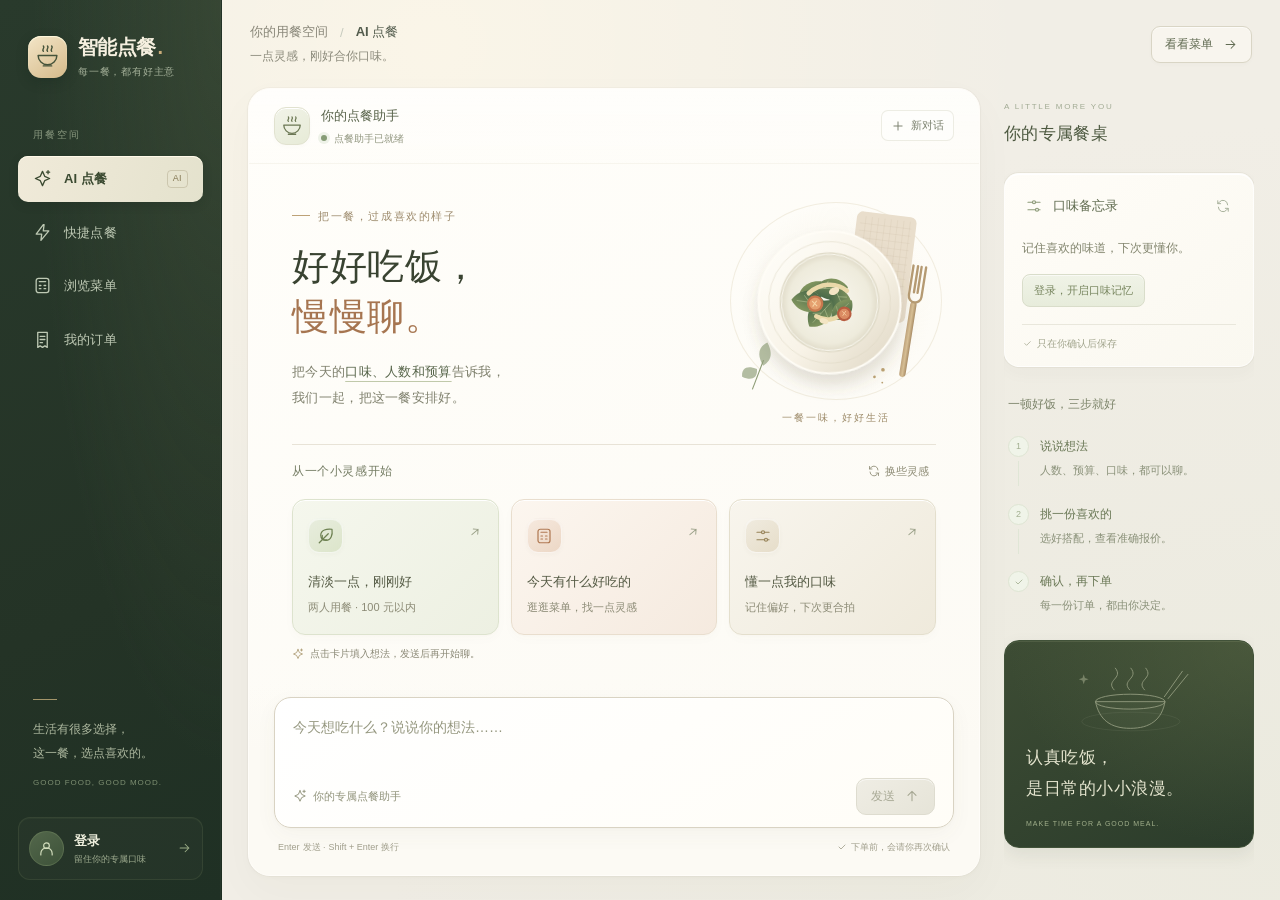
==== commit 3725a1b2: "新增天气工具与共享缓存，完善客户端界面及项目文档" ====
--- a/src/main/resources/static/user-frontend/index.html
+++ b/src/main/resources/static/user-frontend/index.html
@@ -5,7 +5,8 @@
   <meta name="viewport" content="width=device-width, initial-scale=1.0, viewport-fit=cover" />
   <title>智能点餐 · 今天吃点什么</title>
   <link rel="stylesheet" href="style.css" />
-  <link rel="stylesheet" href="agent.css?v=20261021-4" />
+  <link rel="stylesheet" href="agent.css?v=20261022-2" />
+  <link rel="stylesheet" href="content.css?v=20261022-2" />
 </head>
 <body>
 
@@ -67,10 +68,11 @@
             <div id="chatWelcome" class="chat-welcome">
               <div class="welcome-hero">
                 <div class="welcome-copy">
-                  <p class="welcome-eyebrow"><span></span> A GOOD MEAL STARTS HERE</p>
+                  <p class="welcome-eyebrow"><span></span> 把一餐，过成喜欢的样子</p>
                   <h1 id="agentTitle">好好吃饭，<span>慢慢聊。</span></h1>
-                  <p class="welcome-description">把今天的口味、人数和预算告诉我，<br />我们一起，把这一餐安排好。</p>
+                  <p class="welcome-description">把今天的<strong>口味、人数和预算</strong>告诉我，<br />我们一起，把这一餐安排好。</p>
                 </div>
+                <figure class="welcome-artwork">
                 <svg class="welcome-art" viewBox="0 0 220 225" fill="none" aria-hidden="true">
                   <defs>
                     <linearGradient id="ceramic" x1="43" y1="30" x2="181" y2="183" gradientUnits="userSpaceOnUse"><stop stop-color="#fffefa"/><stop offset=".55" stop-color="#f8f3e7"/><stop offset="1" stop-color="#ded6c3"/></linearGradient>
@@ -91,13 +93,16 @@
                   <path d="M24 175c-7-15-1-22 7-25 5 12 3 20-7 25Zm-7 3c-12-6-17-1-17 7 10 6 17 3 17-7Z" fill="#8d9c75" fill-opacity=".65"/><path d="m10 200 15-31" stroke="#8d9c75" stroke-width="1.2"/>
                   <circle cx="155" cy="191" r="2" fill="#b99f71"/><circle cx="145" cy="198" r="1.5" fill="#b99f71"/><circle cx="153" cy="205" r="1" fill="#b99f71"/>
                 </svg>
+                  <figcaption>一餐一味，好好生活</figcaption>
+                </figure>
               </div>
+              <div class="inspiration-heading"><h2>从一个小灵感开始</h2><button id="refreshStarters" type="button"><svg class="icon" aria-hidden="true"><use href="#i-refresh"/></svg>换些灵感</button></div>
               <div class="conversation-starters">
                 <button type="button" data-chat-prompt="两个人吃饭，预算100元，想吃清淡不辣的。请先推荐，不要试算或下单。"><span class="starter-icon is-sage" aria-hidden="true"><svg class="icon"><use href="#i-leaf"/></svg></span><b>清淡一点，刚刚好</b><small>两人用餐 · 100 元以内</small><svg class="icon starter-arrow" aria-hidden="true"><use href="#i-arrow"/></svg></button>
                 <button type="button" data-chat-prompt="请查询今天的在售菜单，告诉我有哪些菜和价格，暂不试算或下单。"><span class="starter-icon is-clay" aria-hidden="true"><svg class="icon"><use href="#i-menu"/></svg></span><b>今天有什么好吃的</b><small>逛逛菜单，找一点灵感</small><svg class="icon starter-arrow" aria-hidden="true"><use href="#i-arrow"/></svg></button>
                 <button type="button" data-chat-prompt="我想设置长期口味，请先问我辣度和其他偏好，生成候选供我确认，不要直接保存。"><span class="starter-icon is-sand" aria-hidden="true"><svg class="icon"><use href="#i-sliders"/></svg></span><b>懂一点我的口味</b><small>记住偏好，下次更合拍</small><svg class="icon starter-arrow" aria-hidden="true"><use href="#i-arrow"/></svg></button>
               </div>
-              <p class="welcome-footnote"><svg class="icon" aria-hidden="true"><use href="#i-spark"/></svg>选一个灵感，或直接聊聊今天想吃什么。</p>
+              <p class="welcome-footnote"><svg class="icon" aria-hidden="true"><use href="#i-spark"/></svg><span id="starterHint" role="status">点击卡片填入想法，发送后再开始聊。</span></p>
             </div>
           </div>
           <div class="chat-bottom">
@@ -141,23 +146,18 @@
     <!-- ===== 页面：首页（Agent-first，提问态 / 结果态双形态） ===== -->
     <section id="page-home" class="page">
       <div class="hero">
-        <!-- 背景巨型水印字 -->
-        <div class="hero-watermark" aria-hidden="true">食</div>
-        <!-- 印章 -->
-        <div class="seal" aria-hidden="true">鲜</div>
-
-        <div class="hero-index">AI Concierge · 智能膳食管家</div>
+        <div class="hero-index">A MEAL FOR YOU · 今天的好味道</div>
         <h1>今天，<br/><span class="highlight">吃点什么？</span></h1>
-        <p class="hero-sub">不用翻菜单。把口味、预算、心情说成一句话，剩下的交给我。</p>
+        <p class="hero-sub">说说想吃的味道，再添上人数和预算。<br />为你挑几道合适的，把这一餐安排妥帖。</p>
 
         <!-- 墨色指令台：提问态为大卡片，结果态自动收成顶部输入条 -->
         <div class="agent-box">
-          <div class="agent-label">你的需求 · YOUR CRAVING</div>
+          <label for="preferenceInput" class="agent-label">这一餐，想怎么吃？</label>
           <textarea
             id="preferenceInput"
             class="agent-input"
             rows="3"
-            placeholder="例如：想吃辣的、不要汤、想喝点热乎的……（预算和人数填上面）"></textarea>
+            placeholder="例如：想吃点微辣的家常菜，配一碗热汤……"></textarea>
           <div class="agent-extra">
             <label class="extra-field">
               <span>人数</span>
@@ -185,14 +185,6 @@
         </button>
       </div>
 
-      <!-- 跑马灯分割带（结果态自动隐藏） -->
-      <div class="marquee" aria-hidden="true">
-        <span class="marquee-inner">
-          麻辣鲜香 <b>·</b> 清淡爽口 <b>·</b> 家常下饭 <b>·</b> 汤羹暖胃 <b>·</b> 饮品解腻 <b>·</b> 时令鲜蔬 <b>·</b>
-          麻辣鲜香 <b>·</b> 清淡爽口 <b>·</b> 家常下饭 <b>·</b> 汤羹暖胃 <b>·</b> 饮品解腻 <b>·</b> 时令鲜蔬 <b>·</b>
-        </span>
-      </div>
-
       <!-- 三步流程（结果态自动隐藏） -->
       <div class="steps">
         <div class="step">
@@ -235,22 +227,24 @@
     </section>
 
     <!-- ===== 页面：浏览菜单 ===== -->
-    <section id="page-menu" class="page">
-      <div class="section-head">
-        <span class="section-num">02</span>
-        <span class="section-title">全部菜单</span>
-      </div>
-      <div class="filter-bar" id="categoryFilter">
-        <button class="chip active" data-category="">全部</button>
-        <button class="chip" data-category="meat">荤菜</button>
-        <button class="chip" data-category="vegetable">素菜</button>
-        <button class="chip" data-category="soup">汤羹</button>
-        <button class="chip" data-category="drink">饮品</button>
+    <section id="page-menu" class="page" aria-labelledby="menuTitle">
+      <header class="content-heading">
+        <div><p class="content-eyebrow">THE MENU · 随心挑选</p><h1 id="menuTitle">今天，想吃点什么？</h1><p class="content-heading-note">从一道喜欢的菜开始，慢慢选出这一餐。</p></div>
+        <button class="sidebar-menu-link" type="button" data-go-page="agent"><svg class="icon" aria-hidden="true"><use href="#i-spark"/></svg>让 AI 帮我选</button>
+      </header>
+      <div class="menu-filter-shell">
+      <div class="filter-bar" id="categoryFilter" aria-label="菜品分类">
+        <button class="chip active" data-category="" aria-pressed="true">全部菜品</button>
+        <button class="chip" data-category="meat" aria-pressed="false">荤菜</button>
+        <button class="chip" data-category="vegetable" aria-pressed="false">素菜</button>
+        <button class="chip" data-category="soup" aria-pressed="false">汤羹</button>
+        <button class="chip" data-category="drink" aria-pressed="false">饮品</button>
       </div>
       <!-- 计数与加载态放在卡片上方：分页/筛选后能立刻知道结果集多大 -->
       <div class="menu-meta">
         <span id="menuCount">—</span>
         <span id="menuLoading" class="menu-loading hidden">加载中…</span>
+      </div>
       </div>
       <div id="menuCards" class="card-grid"></div>
       <div id="menuPager" class="pager">
@@ -261,13 +255,12 @@
     </section>
 
     <!-- ===== 页面：我的订单 ===== -->
-    <section id="page-orders" class="page">
-      <div class="section-head">
-        <span class="section-num">03</span>
-        <span class="section-title">我的订单</span>
-      </div>
+    <section id="page-orders" class="page" aria-labelledby="ordersTitle">
+      <header class="content-heading"><div><p class="content-eyebrow">YOUR TABLE · 用餐记录</p><h1 id="ordersTitle">每一餐，都有记录。</h1><p class="content-heading-note">看看点过的好味道，也为下一餐留一点灵感。</p></div><button class="sidebar-menu-link" type="button" data-go-page="menu">去选点好吃的 <svg class="icon" aria-hidden="true"><use href="#i-arrow"/></svg></button></header>
       <div id="orderList" class="order-list"></div>
       <div id="ordersEmpty" class="empty-tip hidden">
+        <span class="empty-illustration" aria-hidden="true"><svg class="icon"><use href="#i-orders"/></svg></span>
+        <strong>下一顿好饭，从这里开始</strong>
         <span id="ordersEmptyText">登录后就能查看历史订单</span>
         <button id="emptyLoginBtn" class="btn-primary btn-sm">去登录</button>
       </div>
@@ -377,7 +370,7 @@
     <div class="confirm-actions"><button id="cancelClearTaste" type="button" class="btn-ghost">保留口味</button><button id="confirmClearTaste" type="button" class="btn-primary">确认清除</button></div>
   </dialog>
 
-  <script src="app.js?v=20261021-2"></script>
-  <script type="module" src="agent.js?v=20261021-4"></script>
+  <script src="app.js?v=20261022-2"></script>
+  <script type="module" src="agent.js?v=20261022-2"></script>
 </body>
 </html>
--- a/src/main/resources/static/user-frontend/agent.css
+++ b/src/main/resources/static/user-frontend/agent.css
@@ -111,19 +111,32 @@
 .new-chat-btn:active { transform: translateY(1px); }
 .new-chat-btn:disabled { opacity: .45; cursor: not-allowed; }
 .chat-timeline { flex: 1; min-height: 0; overflow-y: auto; display: flex; flex-direction: column; padding: 22px max(28px, calc((100% - 750px) / 2)) 16px; scrollbar-width: thin; scrollbar-color: #d7d9c9 transparent; overscroll-behavior: contain; }
-.chat-welcome { width: 100%; max-width: 650px; margin: auto; padding: 10px 3px 18px; text-align: left; flex-shrink: 0; }
-.welcome-hero { display: grid; grid-template-columns: minmax(0, 1fr) 180px; gap: 12px; align-items: center; }
+.chat-welcome { width: 100%; max-width: 650px; margin: auto; padding: 6px 3px 10px; text-align: left; flex-shrink: 0; }
+.welcome-hero { display: grid; grid-template-columns: minmax(0, 1fr) 200px; gap: 20px; align-items: center; }
 .welcome-copy { min-width: 0; }
+.welcome-artwork { position: relative; margin: 0; padding: 8px 0 0; isolation: isolate; }
+.welcome-artwork::before { content: ""; position: absolute; inset: 10px -6px 25px; border: 1px solid #e7dfca88; border-radius: 50%; background: radial-gradient(circle, #eee7d46b, transparent 68%); z-index: -1; }
+.welcome-artwork figcaption { text-align: center; color: #9d8b69; font-size: 10px; letter-spacing: 2px; margin-top: 7px; }
 .welcome-art { display: block; width: 100%; max-height: 210px; overflow: visible; transform: rotate(-5deg); }
-.welcome-eyebrow { display: flex; align-items: center; gap: 8px; font: 9px/1.7 var(--sans); letter-spacing: 1.6px; color: #9e8c6e; margin-bottom: 16px; }
+.welcome-eyebrow { display: flex; align-items: center; gap: 8px; font: 11px/1.7 var(--sans); letter-spacing: 1.6px; color: #9e8c6e; margin-bottom: 16px; }
 .welcome-eyebrow > span { width: 18px; height: 1px; background: #bda277; }
-.chat-welcome h1 { font: 550 clamp(32px, 2.9vw, 44px)/1.42 var(--serif); letter-spacing: .5px; color: #394331; }
+.chat-welcome h1 { font: 550 clamp(32px, 2.9vw, 42px)/1.35 var(--serif); letter-spacing: .5px; color: #394331; }
 .chat-welcome h1 span { display: block; color: #a67550; }
 .welcome-description { color: #7f806d; font-size: 13px; line-height: 2; margin-top: 17px; letter-spacing: .3px; }
-.conversation-starters { display: grid; grid-template-columns: repeat(3, minmax(0, 1fr)); gap: 12px; margin: 30px 0 0; text-align: left; }
+.welcome-description strong { font-weight: 500; color: #57654a; text-decoration: underline; text-decoration-color: #c0c9aa; text-underline-offset: 5px; text-decoration-thickness: 1px; }
+.inspiration-heading { display: flex; align-items: center; justify-content: space-between; gap: 10px; margin-top: 19px; padding-top: 10px; border-top: 1px solid #e8e3d7; }
+.inspiration-heading h2 { font-size: 12px; font-weight: 500; color: #737b62; letter-spacing: .6px; }
+.inspiration-heading button { display: inline-flex; align-items: center; gap: 5px; min-height: 32px; border: 0; border-radius: 7px; padding: 5px 7px; background: transparent; color: #8c8a73; font: 11px var(--sans); cursor: pointer; transition: color .2s, background .2s; }
+.inspiration-heading button:hover { background: #eeeee2; color: #526544; }
+.inspiration-heading .icon { width: 12px; height: 12px; }
+.conversation-starters { display: grid; grid-template-columns: repeat(3, minmax(0, 1fr)); gap: 12px; margin: 12px 0 0; text-align: left; }
 .conversation-starters button { min-width: 0; position: relative; padding: 18px 15px 17px; border: 1px solid #e5dfd1; border-radius: 13px; background: linear-gradient(145deg, #fffefb, #f8f5ec); color: #535943; text-align: left; cursor: pointer; box-shadow: inset 0 1px #fff, 0 4px 12px #62583c05, 0 1px 2px #62583c04; transition: transform .2s, border-color .2s, box-shadow .2s, background .2s; }
 .conversation-starters button:hover { transform: translateY(-3px); border-color: #b6bea0; background: linear-gradient(145deg, #fffefa, #f1f2e6); box-shadow: inset 0 1px #fff, 0 9px 20px #62583c0d, 0 2px 4px #62583c06; }
 .conversation-starters button:active { transform: translateY(0); box-shadow: inset 0 1px 3px #62583c0a; }
+.conversation-starters button:nth-child(1) { background: linear-gradient(135deg, #f5f7ed, #edf0e2); border-color: #dde3ce; }
+.conversation-starters button:nth-child(2) { background: linear-gradient(135deg, #fcf6ef, #f5eadf); border-color: #e9dece; }
+.conversation-starters button:nth-child(3) { background: linear-gradient(135deg, #f8f5ed, #efeadc); border-color: #e4dfcd; }
+.conversation-starters button:hover { border-color: #aebc96; box-shadow: 0 7px 20px #5456350c, inset 0 1px #fff; }
 .starter-icon { width: 35px; height: 35px; border: 1px solid #ffffff95; border-radius: 11px; display: grid; place-items: center; margin-bottom: 18px; box-shadow: inset 0 1px #fff8, 0 2px 4px #66573b08; }
 .starter-icon .icon { width: 18px; height: 18px; }
 .is-sage { background: linear-gradient(145deg, #e8edde, #dce5ca); color: #6d8051; }
@@ -132,7 +145,7 @@
 .conversation-starters b { display: block; font-size: 13px; font-weight: 550; line-height: 1.7; white-space: normal; }
 .conversation-starters small { display: block; font-size: 11px; line-height: 1.7; color: #8c8b76; margin-top: 5px; }
 .starter-arrow { position: absolute; right: 16px; top: 25px; width: 14px; height: 14px; color: #9da38b; transform: rotate(-40deg); }
-.welcome-footnote { display: flex; align-items: center; gap: 6px; color: #9b9783; font-size: 10px; margin-top: 19px; }
+.welcome-footnote { display: flex; align-items: center; gap: 6px; color: #8a8875; font-size: 10px; margin-top: 12px; }
 .welcome-footnote .icon { width: 12px; height: 12px; color: #ac9971; }
 
 /* Readable messages and real tool results. */
@@ -320,10 +333,11 @@
 @media (min-width: 761px) and (max-height: 820px) {
   .welcome-hero { grid-template-columns: minmax(0, 1fr) 145px; }
   .welcome-art { max-height: 155px; }
-  .welcome-eyebrow { margin-bottom: 8px; font-size: 8px; }
+  .welcome-eyebrow { margin-bottom: 8px; font-size: 10px; }
   .chat-welcome h1 { font-size: 34px; }
   .welcome-description { margin-top: 9px; }
-  .conversation-starters { margin-top: 22px; }
+  .inspiration-heading { margin-top: 18px; padding-top: 12px; }
+  .conversation-starters { margin-top: 10px; }
   .conversation-starters button { padding: 15px 13px; }
   .starter-icon { margin-bottom: 12px; }
   .welcome-footnote { display: none; }
@@ -368,10 +382,11 @@
   .chat-welcome { max-width: 600px; padding: 10px 0 15px; }
   .welcome-hero { grid-template-columns: minmax(0, 1fr) 150px; }
   .welcome-art { max-height: 160px; }
-  .welcome-eyebrow { font-size: 8px; letter-spacing: 1.5px; margin-bottom: 10px; }
+  .welcome-eyebrow { font-size: 10px; letter-spacing: 1.5px; margin-bottom: 10px; }
   .chat-welcome h1 { font-size: 34px; letter-spacing: 0; }
   .welcome-description { font-size: 12px; margin-top: 10px; }
-  .conversation-starters { margin-top: 25px; }
+  .inspiration-heading { margin-top: 20px; padding-top: 12px; }
+  .conversation-starters { margin-top: 10px; }
   .conversation-starters button { padding: 14px 12px; }
   .conversation-starters b { font-size: 12px; }
   .conversation-starters small { font-size: 10px; }
@@ -402,12 +417,12 @@
 @media (max-width: 560px) {
   .chat-welcome { max-width: 390px; }
   .welcome-hero { display: block; }
-  .welcome-art { display: none; }
-  .welcome-eyebrow { font-size: 8px; letter-spacing: 1px; margin-bottom: 13px; }
+  .welcome-artwork { display: none; }
+  .welcome-eyebrow { font-size: 10px; letter-spacing: 1px; margin-bottom: 13px; }
   .chat-welcome h1 { font-size: 28px; }
   .chat-welcome h1 span { display: inline; }
   .welcome-description { font-size: 12px; line-height: 1.9; margin-top: 12px; }
-  .conversation-starters { grid-template-columns: minmax(0, 1fr); gap: 8px; margin-top: 23px; }
+  .conversation-starters { grid-template-columns: minmax(0, 1fr); gap: 8px; margin-top: 10px; }
   .conversation-starters button { display: grid; grid-template-columns: 33px minmax(0, 1fr) 14px; grid-template-rows: auto auto; column-gap: 12px; padding: 10px 13px; border-radius: 11px; }
   .starter-icon { grid-column: 1; grid-row: 1 / 3; margin: 0; }
   .conversation-starters b { grid-column: 2; font-size: 12px; }
--- a/src/main/resources/static/user-frontend/content.css
+++ b/src/main/resources/static/user-frontend/content.css
@@ -0,0 +1,216 @@
+/* Menu, quick ordering and receipts share the dining room's porcelain surfaces. */
+.container:not(.agent-container) {
+  min-height: 100dvh;
+  padding: 46px clamp(24px, 4vw, 68px) 64px;
+  background: radial-gradient(ellipse at 85% 0%, #fff8e9aa, transparent 45%), var(--paper);
+}
+.container > .page:not(#page-agent) { max-width: 1180px; margin-inline: auto; min-width: 0; }
+body.has-cart .container:not(.agent-container) { padding-bottom: 128px; }
+.content-heading { display: flex; align-items: center; justify-content: space-between; gap: 24px; margin: 0 0 32px; }
+.content-eyebrow { font-size: 10px; color: #948468; letter-spacing: 2px; margin-bottom: 15px; }
+.content-heading h1 { font: 550 clamp(27px, 2.6vw, 38px)/1.5 var(--serif); letter-spacing: .5px; color: #394833; }
+.content-heading-note { font-size: 13px; line-height: 1.9; color: #848575; margin-top: 9px; }
+.content-heading .sidebar-menu-link { min-height: 40px; }
+
+/* Calm category navigation and readable menu cards. */
+.menu-filter-shell { display: flex; justify-content: space-between; align-items: center; gap: 20px; padding: 12px 0 22px; border-bottom: 1px solid #e1ddcf; margin-bottom: 25px; }
+.menu-filter-shell .filter-bar { padding: 0; border: 0; gap: 7px; }
+.menu-filter-shell .chip { min-height: 39px; border-radius: 9px; padding: 9px 17px; border: 1px solid transparent; font: 12px var(--sans); color: #797e69; transition: background .18s, color .18s; }
+.menu-filter-shell .chip::after { display: none; }
+.menu-filter-shell .chip:hover { background: #e9eadc; color: #45563b; }
+.menu-filter-shell .chip.active { background: #3d5038; color: #fffbee; border-color: #3d5038; box-shadow: inset 0 1px #ffffff17, 0 3px 8px #293a2110; }
+.menu-filter-shell .menu-meta { padding: 0; margin: 0; font: 11px var(--sans); color: #848977; white-space: nowrap; }
+#menuCards { grid-template-columns: repeat(3, minmax(0, 1fr)); gap: 19px; }
+.dish-card { border: 1px solid #e4e0d3; border-radius: 18px; background: linear-gradient(145deg, #fffefa, #fbf9f2); box-shadow: 0 4px 15px #44442b04; }
+.dish-card::before { content: none; }
+.dish-card:hover { transform: translateY(-3px); border-color: #c9ceba; box-shadow: 0 10px 25px #3b45270c; }
+.dish-card:active { transform: none; }
+.dish-category-row { display: flex; align-items: center; gap: 10px; padding: 22px 22px 0; }
+.dish-category-symbol { width: 40px; height: 40px; display: grid; place-items: center; border-radius: 13px; color: #9b704e; background: #f2e8da; box-shadow: inset 0 1px #fff9; }
+.dish-category-symbol .icon { width: 23px; height: 23px; stroke-width: 1.35; }
+.dish-category-symbol.is-vegetable { color: #758756; background: #e9eddc; }
+.dish-category-symbol.is-drink { color: #6c8984; background: #e6eee8; }
+.dish-category-symbol.is-soup { color: #9b884f; background: #f2ecd7; }
+.dish-category-label { color: #96937e; font-size: 11px; letter-spacing: 1px; }
+.dish-body { padding: 17px 22px 20px; gap: 9px; }
+.dish-head { min-width: 0; }
+.dish-name { font: 550 20px/1.6 var(--serif); letter-spacing: .4px; color: #3b4932; white-space: normal; overflow-wrap: anywhere; overflow: visible; }
+.dish-reason { min-height: 48px; font: 12px/2 var(--sans); color: #8b8e7d; -webkit-line-clamp: 2; }
+.dish-reason:focus-visible { outline: 2px solid #9eac87; outline-offset: 4px; border-radius: 4px; }
+.dish-price-row { display: flex; align-items: baseline; gap: 7px; margin: 11px 0 0; }
+.dish-price { font: 500 25px/1.2 var(--sans); letter-spacing: -.7px; color: #a36c49; font-variant-numeric: tabular-nums; }
+.dish-price::before { font-size: 13px; margin-right: 3px; }
+.dish-price-unit { font-size: 10px; color: #9d9b88; }
+.dish-actions { gap: 12px; margin-top: 9px; padding-top: 16px; border-top: 1px solid #e9e5d9; flex-wrap: wrap; }
+.stepper { gap: 8px; }
+.stepper button { width: 31px; height: 31px; border: 1px solid #dedfce; border-radius: 8px; background: #fffef8; color: #60704e; font-size: 17px; }
+.stepper button:hover:not(:disabled) { background: #e9eedf; color: #44573a; border-color: #aebb96; }
+.stepper .qty { font: 500 12px var(--sans); min-width: 17px; color: #5c694e; }
+.check-label { gap: 7px; min-height: 32px; font-size: 11px; letter-spacing: 0; color: #838971; }
+.check-label input { width: 16px; height: 16px; accent-color: #5f7650; }
+.check-label:has(input:checked) { color: #5a704b; font-weight: 500; }
+.dish-card.is-selected { border-color: #9fab85; background: linear-gradient(145deg, #fffef8, #f3f5e9); box-shadow: 0 0 0 1px #aab58c22; }
+.dish-card.primary { background: linear-gradient(145deg, #f1f4e8, #e9edda); border-color: #c9d2b4; box-shadow: 0 4px 15px #44442b06; }
+.dish-card.primary:hover { box-shadow: 0 10px 25px #3b45270c; }
+.dish-card.primary .dish-name { color: #3b4932; }
+.dish-card.primary .dish-price { color: #65764e; }
+.dish-card.primary .dish-reason, .dish-card.primary .check-label { color: #788168; }
+.dish-card.primary .stepper button { color: #60704e; border-color: #cbd3ba; }
+.dish-card.primary .qty { color: #5c694e; }
+.dish-card.primary .dish-actions { border-top-color: #dbe2cd; }
+.dish-card.primary .check-label:has(input:checked) { color: #4f693d; }
+.primary-badge { position: static; margin-left: auto; padding: 4px 7px; border-radius: 6px; font-size: 10px; color: #6e8056; background: #e2e8d2; letter-spacing: 0; transform: none; box-shadow: none; }
+#recommendCards { gap: 18px; }
+#recommendCards .dish-card { flex-basis: 290px; }
+.pager { padding: 28px 0 10px; }
+.pager .btn-ghost { min-height: 36px; border-radius: 9px; background: #fffdf660; }
+
+/* Quick ordering: a quiet introduction beside a usable form. */
+#page-home .hero { display: grid; grid-template-columns: minmax(0, .85fr) minmax(0, 1.15fr); column-gap: 48px; padding: 28px 0 18px; align-items: start; }
+#page-home .hero-index { grid-column: 1; grid-row: 1; font-size: 10px; letter-spacing: 1.8px; margin: 12px 0 22px; color: #948468; }
+#page-home .hero-index::after { content: none; }
+#page-home .hero h1 { grid-column: 1; grid-row: 2; font-size: clamp(36px, 3.5vw, 49px); font-weight: 550; line-height: 1.5; letter-spacing: 1px; margin: 0 0 20px; }
+#page-home .hero h1 .highlight { color: #a67550; background: none; padding: 0; }
+#page-home .hero-sub { grid-column: 1; grid-row: 3; font-size: 13px; line-height: 2.2; max-width: 25em; margin: 0; color: #7d836f; }
+#page-home .agent-box { grid-column: 2; grid-row: 1 / 5; background: linear-gradient(140deg, #fffefa, #fbf9f1); border: 1px solid #e3decd; border-radius: 20px; padding: 26px; box-shadow: 0 12px 32px #46452b08, inset 0 1px #fff; }
+#page-home .agent-box:focus-within { transform: none; border-color: #b9c2a3; box-shadow: 0 12px 32px #46452b0a, 0 0 0 3px #c4cdb115; }
+#page-home .agent-box::before, #page-home .agent-box::after { content: none; }
+#page-home .agent-label { display: block; color: #92957d; font-size: 11px; letter-spacing: 1px; margin-bottom: 15px; }
+#page-home .agent-input { color: #4b5a40; font-size: 14px; line-height: 1.9; min-height: 88px; margin-bottom: 17px; }
+#page-home .agent-input::placeholder { color: #9c9f8b; }
+#page-home .extra-field { border: 1px solid #e3e3d5; background: #f6f6ee; border-radius: 9px; padding: 10px 12px; }
+#page-home .extra-field span { color: #858b73; letter-spacing: 0; }
+#page-home .extra-field input { color: #56674a; font-family: var(--sans); }
+#page-home .extra-field input::placeholder { color: #abaf99; }
+#page-home .extra-field:focus-within { border-color: #9faa84; }
+#page-home .quick-tags { border: 0; padding: 0; gap: 6px; margin: 18px 0 20px; }
+#page-home .quick-tag { border: 1px solid #e4e4d6; border-radius: 7px; color: #93967e; font-size: 11px; letter-spacing: 0; padding: 6px 9px; background: #fffdf6; }
+#page-home .quick-tag:hover, #page-home .quick-tag.active { color: #60734b; border-color: #b5c19e; background: #eaf0df; transform: none; }
+#page-home .quick-tag.active::before { color: #74885c; }
+#page-home .btn-primary, #ordersEmpty .btn-primary, .modal .btn-primary { background: #4d6342; color: #fffbee; border-radius: 10px; box-shadow: 0 3px 8px #3448280c; font-weight: 500; }
+#page-home .btn-primary:hover, #ordersEmpty .btn-primary:hover, .modal .btn-primary:hover { background: #3e5334; box-shadow: 0 5px 12px #34482815; }
+#page-home .btn-primary:disabled, .modal .btn-primary:disabled { background: #a8b09b; box-shadow: none; }
+#page-home .back-result { grid-column: 1 / -1; border: 1px solid #dce1cc; background: #edf1e3; border-radius: 10px; letter-spacing: 0; box-shadow: none; }
+#page-home .steps { margin-top: 36px; border-radius: 16px; background: #fffdf580; border-color: #e3dfd1; }
+#page-home .step { padding: 23px; border-color: #e3dfd1; }
+#page-home .step-num { font-size: 9px; letter-spacing: 1px; color: #a5916a; }
+#page-home .step-title { font-family: var(--sans); font-size: 13px; font-weight: 500; color: #617051; letter-spacing: 0; }
+#page-home .step-desc { font-size: 11px; color: #959681; }
+#page-home #homeEmpty { padding: 30px 0; color: #a1a18e; font-size: 11px; letter-spacing: .5px; }
+#page-home .page-footer { border-color: #e4dfd2; padding-top: 20px; }
+#page-home.result-mode .hero { display: block; padding: 0; }
+#page-home.result-mode .agent-box { padding: 15px 18px; box-shadow: 0 5px 20px #46452b05; }
+#page-home.result-mode .agent-input { min-height: 44px; }
+#page-home.result-mode .btn-big { border-radius: 9px; letter-spacing: 0; }
+#page-home .section-title { font-size: 22px; font-weight: 550; letter-spacing: .5px; }
+#page-home .summary { font-family: var(--sans); border-left: 2px solid #aeba92; background: #e8eddd77; border-radius: 0 10px 10px 0; font-size: 13px; padding: 16px 20px; color: #6e7b5b; }
+#page-home .summary::before, #page-home .summary::after { content: none; }
+
+/* Order rows make quantities and totals easy to scan. */
+.order-list { display: grid; grid-template-columns: repeat(2, minmax(0, 1fr)); gap: 20px; }
+.order-card { border-radius: 17px; padding: 25px; box-shadow: 0 5px 20px #41492e05; }
+.order-card::before { content: none; }
+.order-card:hover { transform: none; box-shadow: 0 8px 22px #41492e09; }
+.order-head { align-items: flex-start; gap: 15px; letter-spacing: 0; padding-bottom: 16px; border-bottom: 1px solid #e8e4d8; margin-bottom: 10px; }
+.order-heading-copy { min-width: 0; display: flex; flex-direction: column; gap: 7px; }
+.order-kicker { font: 10px var(--sans); color: #96957e; }
+.order-heading-copy strong { font: 500 15px var(--sans); color: #526145; overflow-wrap: anywhere; }
+.order-heading-copy time { font: 10px var(--sans); color: #a0a18b; }
+.order-status { border-radius: 6px; font-size: 10px; padding: 4px 8px; letter-spacing: 0; font-weight: 400; }
+.order-status.status-pending { background: #f3efdf; border-color: #e5dfc7; color: #9b8a59; }
+.order-status.status-paid, .order-status.status-completed { background: #eaf0e1; border-color: #d6e0c7; color: #70865a; }
+.order-item-row { display: grid; grid-template-columns: minmax(0, 1fr) 38px 76px; gap: 10px; padding: 8px 0; font: 12px/1.7 var(--sans); }
+.order-item-name { color: #69745b; overflow-wrap: anywhere; }
+.order-item-quantity { color: #9b9f8b; text-align: right; }
+.order-item-row strong { font-weight: 500; color: #6c785c; text-align: right; font-variant-numeric: tabular-nums; }
+.order-total, .detail-total { display: flex; justify-content: space-between; align-items: baseline; gap: 16px; padding-top: 17px; margin-top: 14px; border-top: 1px solid #e6e1d3; }
+.order-total > span, .detail-total > span { font: 11px var(--sans); color: #92957d; }
+.order-total > strong, .detail-total > strong { font: 500 24px var(--sans); color: #a67550; }
+.order-actions { margin-top: 20px; }
+.order-actions .btn-ghost { min-height: 34px; font-size: 11px; letter-spacing: 0; border-radius: 8px; padding: 7px 14px; }
+#ordersEmpty { border: 1px solid #e6e1d3; border-radius: 20px; padding: 64px 24px; background: radial-gradient(ellipse at 50% 0%, #eeefdf77, transparent 65%), #fffdf780; }
+.empty-illustration { display: grid; place-items: center; width: 75px; height: 75px; border: 1px solid #dfe4d0; background: #edf0e1; border-radius: 25px; margin-bottom: 9px; color: #8a9b6c; box-shadow: inset 0 1px #fff; transform: rotate(-6deg); }
+.empty-illustration .icon { width: 35px; height: 35px; stroke-width: 1.2; }
+#ordersEmpty strong { font: 500 20px/1.7 var(--serif); color: #647153; }
+#ordersEmptyText { font-size: 12px; letter-spacing: 0; line-height: 1.9; }
+#ordersEmpty .btn-primary { margin-top: 9px; }
+.guest-note { font-size: 11px; line-height: 1.8; color: #999b85; letter-spacing: 0; }
+.modal { padding: 30px; }
+.modal .text-input { background: #f8f8ef; border-color: #dddfcf; color: #526145; font-size: 14px; }
+.modal .text-input:focus { border-color: #a8b68d; box-shadow: 0 0 0 3px #b8c49e16; }
+.modal-sub { line-height: 1.8; color: #90957e; letter-spacing: 0; }
+.order-detail { background: #f4f5eb; border: 1px solid #e3e6d5; border-radius: 12px; }
+.detail-meta { display: flex; justify-content: space-between; gap: 14px; font: 11px/2 var(--sans); overflow-wrap: anywhere; }
+.detail-meta strong { font-weight: 500; }
+.cart-bar { left: calc(var(--sidebar-width) + 24px); right: 24px; bottom: 16px; background: #31442eed; border: 1px solid #63735566; border-radius: 16px; box-shadow: 0 8px 30px #23351e26; backdrop-filter: blur(14px); }
+.cart-inner { max-width: 1180px; }
+.cart-info { font-size: 12px; letter-spacing: 0; }
+.cart-bar .btn-primary { background: #e9dfc7; color: #4f5c3f; font-weight: 500; border-radius: 9px; }
+.cart-bar .cart-info .price { color: #dfc59f; }
+.cart-bar .btn-primary:hover { background: #f3ead6; }
+
+@media (max-width: 1180px) and (min-width: 761px) {
+  #menuCards { grid-template-columns: repeat(2, minmax(0, 1fr)); }
+  #page-home .hero { column-gap: 25px; grid-template-columns: minmax(0, .75fr) minmax(0, 1fr); }
+  #page-home .agent-box { padding: 20px; }
+  #page-home .hero h1 { font-size: 37px; }
+  .order-list { grid-template-columns: minmax(0, 1fr); }
+  .menu-filter-shell { flex-wrap: wrap; gap: 13px; }
+}
+@media (max-width: 950px) and (min-width: 761px) {
+  #page-home .hero { display: block; padding-top: 0; }
+  #page-home .hero h1 br { display: none; }
+  #page-home .hero-sub { max-width: none; margin-bottom: 24px; }
+  #page-home .step { padding: 18px 13px; }
+}
+@media (max-width: 760px) {
+  .container:not(.agent-container) { padding: 143px 22px 40px; }
+  .content-heading { display: block; margin-bottom: 23px; }
+  .content-heading h1 { font-size: 28px; }
+  .content-eyebrow { font-size: 9px; margin-bottom: 9px; }
+  .content-heading-note { font-size: 12px; }
+  .content-heading .sidebar-menu-link { margin-top: 16px; min-height: 36px; font-size: 11px; }
+  .menu-filter-shell { display: block; padding: 0 0 18px; margin-bottom: 18px; }
+  .menu-filter-shell .chip { padding: 9px 13px; }
+  .menu-filter-shell .filter-bar { gap: 3px; }
+  .menu-filter-shell .menu-meta { margin-top: 14px; font-size: 10px; }
+  #menuCards { grid-template-columns: repeat(2, minmax(0, 1fr)); gap: 14px; }
+  .dish-category-row { padding: 20px 20px 0; }
+  .dish-body { padding: 13px 20px 18px; }
+  .dish-name { font-size: 20px; }
+  .stepper button { width: 36px; height: 36px; }
+  .check-label { min-height: 40px; font-size: 12px; }
+  .check-label input { width: 18px; height: 18px; }
+  #page-home .hero { display: block; padding: 0; }
+  #page-home .hero-index { margin: 0 0 15px; font-size: 9px; }
+  #page-home .hero h1 { font-size: 34px; margin-bottom: 12px; }
+  #page-home .hero h1 br { display: none; }
+  #page-home .hero-sub { font-size: 12px; max-width: none; margin-bottom: 23px; }
+  #page-home .agent-box { padding: 21px; border-radius: 17px; }
+  #page-home .agent-input { font-size: 16px; }
+  #page-home .steps { grid-template-columns: minmax(0, 1fr); margin-top: 24px; }
+  #page-home .step { padding: 18px 21px; border-left: 0; border-top: 1px solid #e5e1d3; display: grid; grid-template-columns: 60px minmax(0, 1fr); gap: 4px 12px; }
+  #page-home .step:first-child { border-top: 0; }
+  #page-home .step::after { content: none; }
+  #page-home .step-num { grid-row: 1 / 3; align-self: center; margin: 0; }
+  #page-home .step-title, #page-home .step-desc { grid-column: 2; margin: 0; }
+  #page-home.result-mode .agent-box { gap: 8px; padding: 13px; }
+  #page-home.result-mode .btn-big { padding: 10px 12px; font-size: 11px; }
+  .order-list { grid-template-columns: minmax(0, 1fr); }
+  .order-card { padding: 21px; }
+  #ordersEmpty { padding: 42px 17px; }
+  #ordersEmpty strong { font-size: 18px; }
+  .modal { padding: 24px; }
+  .cart-bar { left: 12px; right: 12px; bottom: 10px; padding: 12px 16px max(12px, env(safe-area-inset-bottom)); }
+  .cart-bar .btn-primary { padding: 10px 18px; }
+}
+@media (max-width: 540px) {
+  #menuCards { grid-template-columns: minmax(0, 1fr); }
+  .dish-card { border-radius: 16px; }
+  .dish-category-row { padding-top: 18px; }
+  .dish-category-symbol { width: 34px; height: 34px; border-radius: 11px; }
+  .dish-price { font-size: 24px; }
+}
+@media (hover: none) {
+  .dish-card:hover { transform: none; }
+}
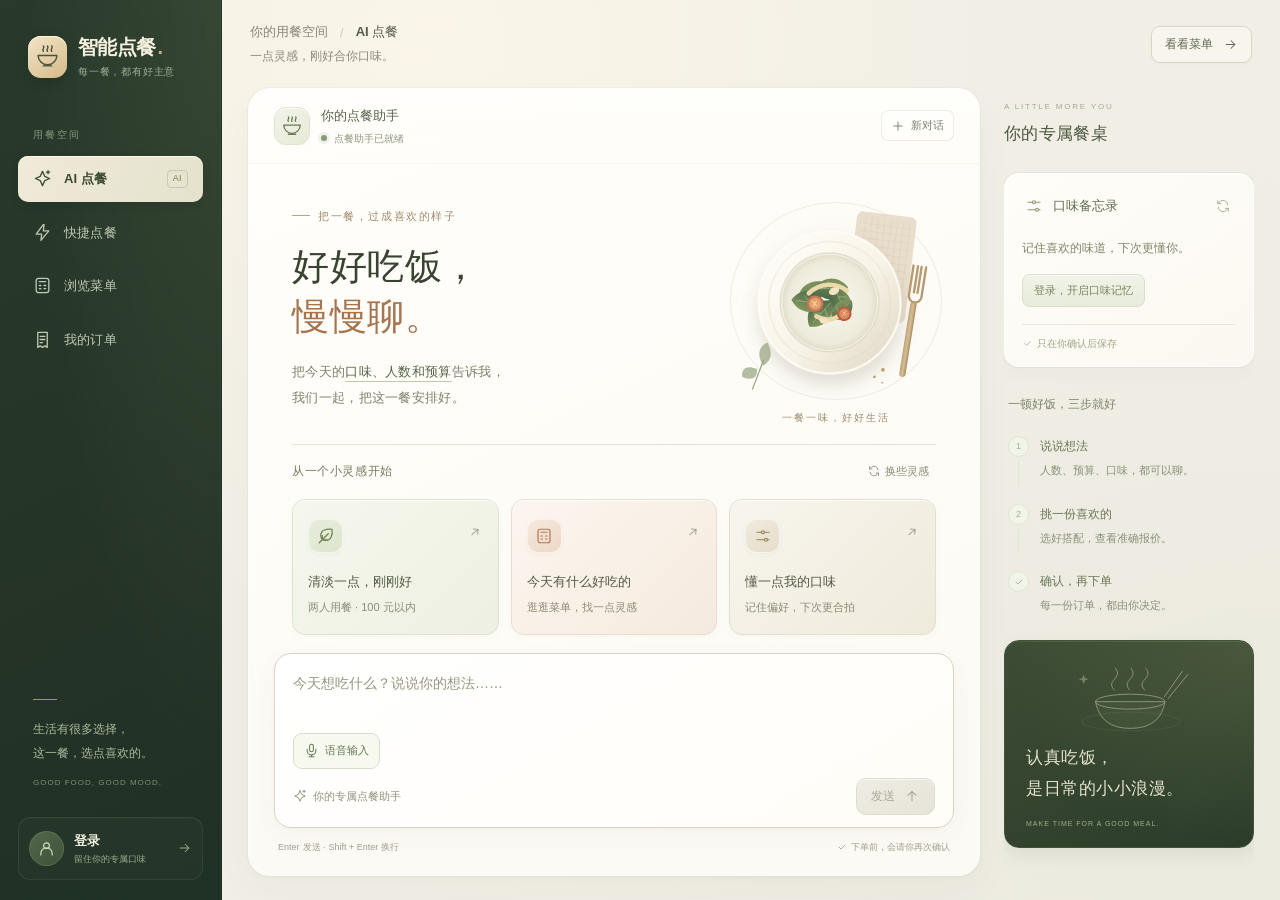
==== commit c7851060: "完善订单核实、个性化推荐与语音交互 - 增加中断后的订单结果只读核实和账号恢复处理 - 接通推荐与评分的可信身份，扩大候选并保持用户条件 - 补充60道演示菜品及增量导入说明 - 接入阿里云语音输入、" ====
--- a/src/main/resources/static/user-frontend/index.html
+++ b/src/main/resources/static/user-frontend/index.html
@@ -5,8 +5,8 @@
   <meta name="viewport" content="width=device-width, initial-scale=1.0, viewport-fit=cover" />
   <title>智能点餐 · 今天吃点什么</title>
   <link rel="stylesheet" href="style.css" />
-  <link rel="stylesheet" href="agent.css?v=20261022-2" />
-  <link rel="stylesheet" href="content.css?v=20261022-2" />
+  <link rel="stylesheet" href="agent.css?v=20261103-2" />
+  <link rel="stylesheet" href="content.css?v=20261026-1" />
 </head>
 <body>
 
@@ -18,6 +18,8 @@
     <symbol id="i-orders" viewBox="0 0 24 24"><path d="M6 3h12v19l-3-2-3 2-3-2-3 2V3Z"/><path d="M9 8h6m-6 4h6m-6 4h3"/></symbol>
     <symbol id="i-arrow" viewBox="0 0 24 24"><path d="M5 12h14m-6-6 6 6-6 6"/></symbol>
     <symbol id="i-up" viewBox="0 0 24 24"><path d="M12 19V5m-6 6 6-6 6 6"/></symbol>
+    <symbol id="i-mic" viewBox="0 0 24 24"><rect x="9" y="2" width="6" height="12" rx="3"/><path d="M5 10v2a7 7 0 0 0 14 0v-2M12 19v3m-4 0h8"/></symbol>
+    <symbol id="i-volume" viewBox="0 0 24 24"><path d="m11 4-6 5H2v6h3l6 5V4Zm4 4a6 6 0 0 1 0 8m3-11a10 10 0 0 1 0 14"/></symbol>
     <symbol id="i-plus" viewBox="0 0 24 24"><path d="M12 5v14M5 12h14"/></symbol>
     <symbol id="i-leaf" viewBox="0 0 24 24"><path d="M20 3c-7-1-15 1-15 8a7 7 0 0 0 7 7c7 0 9-8 8-15Z"/><path d="M3 21 15 9m-8 8v-6m0 6h6"/></symbol>
     <symbol id="i-sliders" viewBox="0 0 24 24"><path d="M4 7h6m4 0h6M4 17h10m4 0h2"/><circle cx="12" cy="7" r="2"/><circle cx="16" cy="17" r="2"/></symbol>
@@ -27,6 +29,9 @@
     <symbol id="i-close" viewBox="0 0 24 24"><path d="m6 6 12 12M6 18 18 6"/></symbol>
     <symbol id="i-copy" viewBox="0 0 24 24"><rect x="8" y="8" width="12" height="13" rx="2"/><path d="M16 8V5a2 2 0 0 0-2-2H5a2 2 0 0 0-2 2v9a2 2 0 0 0 2 2h3"/></symbol>
     <symbol id="i-chevron" viewBox="0 0 24 24"><path d="m7 10 5 5 5-5"/></symbol>
+    <symbol id="i-search" viewBox="0 0 24 24"><circle cx="10.5" cy="10.5" r="6.5"/><path d="m16 16 5 5"/></symbol>
+    <symbol id="i-bag" viewBox="0 0 24 24"><path d="M5 7h14l1 14H4L5 7Z"/><path d="M9 9V6a3 3 0 0 1 6 0v3"/></symbol>
+    <symbol id="i-cup" viewBox="0 0 24 24"><path d="M4 8h12v7a5 5 0 0 1-5 5H9a5 5 0 0 1-5-5V8Zm12 1h2a3 3 0 0 1 0 6h-2M7 4v1m5-1v1"/></symbol>
   </svg>
 
   <header class="nav">
@@ -111,6 +116,16 @@
             <form id="chatForm" class="chat-composer">
               <label class="sr-only" for="chatInput">告诉点餐助手你的需求</label>
               <textarea id="chatInput" rows="2" maxlength="2000" placeholder="今天想吃什么？说说你的想法……" aria-describedby="chatInputHelp"></textarea>
+              <div class="speech-controls">
+                <button id="recordSpeech" class="record-speech" type="button" aria-pressed="false" aria-controls="speechStatus"><svg class="icon" aria-hidden="true"><use href="#i-mic"/></svg><span>语音输入</span></button>
+                <button id="cancelSpeech" class="cancel-speech hidden" type="button">取消录音</button>
+                <p id="speechStatus" class="speech-status" role="status" aria-live="polite"></p>
+              </div>
+              <div id="speechTranscriptPanel" class="speech-transcript hidden" aria-labelledby="speechTranscriptTitle">
+                <p id="speechTranscriptTitle" class="speech-transcript-title">识别结果，检查后再插入</p>
+                <p id="speechTranscriptText" class="speech-transcript-text"></p>
+                <div class="speech-transcript-actions"><button id="insertSpeechTranscript" type="button">插入输入框</button><button id="discardSpeechTranscript" type="button">丢弃结果</button></div>
+              </div>
               <div class="composer-actions">
                 <span class="composer-assistant"><svg class="icon" aria-hidden="true"><use href="#i-spark"/></svg>你的专属点餐助手</span>
                 <div><span id="chatInputCount">0 / 2000</span><button id="stopChat" class="stop-chat hidden" type="button">停止接收</button><button id="sendChat" class="send-chat" type="submit" disabled>发送 <svg class="icon" aria-hidden="true"><use href="#i-up"/></svg></button></div>
@@ -232,6 +247,10 @@
         <div><p class="content-eyebrow">THE MENU · 随心挑选</p><h1 id="menuTitle">今天，想吃点什么？</h1><p class="content-heading-note">从一道喜欢的菜开始，慢慢选出这一餐。</p></div>
         <button class="sidebar-menu-link" type="button" data-go-page="agent"><svg class="icon" aria-hidden="true"><use href="#i-spark"/></svg>让 AI 帮我选</button>
       </header>
+      <div class="menu-discovery">
+        <div class="menu-search"><svg class="icon" aria-hidden="true"><use href="#i-search"/></svg><label class="sr-only" for="menuSearch">搜索菜名或口味</label><input id="menuSearch" type="search" maxlength="80" autocomplete="off" placeholder="搜一道想吃的菜，或一种喜欢的味道" /><button id="clearMenuSearch" type="button" class="hidden" aria-label="清空搜索"><svg class="icon" aria-hidden="true"><use href="#i-close"/></svg></button></div>
+        <label class="menu-sort"><span>排列</span><select id="menuSort"><option value="default">默认顺序</option><option value="price-asc">价格从低到高</option><option value="price-desc">价格从高到低</option></select><svg class="icon" aria-hidden="true"><use href="#i-chevron"/></svg></label>
+      </div>
       <div class="menu-filter-shell">
       <div class="filter-bar" id="categoryFilter" aria-label="菜品分类">
         <button class="chip active" data-category="" aria-pressed="true">全部菜品</button>
@@ -242,11 +261,11 @@
       </div>
       <!-- 计数与加载态放在卡片上方：分页/筛选后能立刻知道结果集多大 -->
       <div class="menu-meta">
-        <span id="menuCount">—</span>
+        <span id="menuCount" role="status" aria-live="polite">—</span>
         <span id="menuLoading" class="menu-loading hidden">加载中…</span>
       </div>
       </div>
-      <div id="menuCards" class="card-grid"></div>
+      <div id="menuCards" class="card-grid" aria-busy="false"></div>
       <div id="menuPager" class="pager">
         <button id="menuPrev" class="btn-ghost">上一页</button>
         <span id="menuPageInfo">1 / 1</span>
@@ -281,12 +300,17 @@
   <!-- ===== 底部下单栏 ===== -->
   <footer id="cartBar" class="cart-bar hidden">
     <div class="cart-inner">
-      <div class="cart-info">
-        已选 <b id="cartCount">0</b> 项 · 合计 <b class="price" id="cartTotal">¥0.00</b>
-      </div>
+      <button id="openCart" class="cart-info" type="button" aria-haspopup="dialog"><span class="cart-bag" aria-hidden="true"><svg class="icon"><use href="#i-bag"/></svg></span><span><span class="cart-summary">已选 <b id="cartCount">0</b> 份 <b class="price" id="cartTotal">¥0.00</b></span><span class="cart-view-hint">查看这一餐的清单 <svg class="icon" aria-hidden="true"><use href="#i-chevron"/></svg></span></span></button>
       <button id="checkoutBtn" class="btn-primary">去下单</button>
     </div>
   </footer>
+
+  <dialog id="cartDialog" class="cart-dialog" aria-labelledby="cartDialogTitle">
+    <header class="cart-dialog-heading"><div><p class="content-eyebrow">YOUR PICKS · 这一餐的选择</p><h2 id="cartDialogTitle">喜欢的，都在这里。</h2><p>调整份数，搭配出刚刚好的这一餐。</p></div><button id="closeCart" class="icon-button" type="button" aria-label="关闭已选清单"><svg class="icon"><use href="#i-close"/></svg></button></header>
+    <div id="cartItems" class="cart-items"></div>
+    <footer class="cart-dialog-footer"><div><span>预估合计 · <span id="cartDialogCount">0</span> 份</span><strong id="cartDialogTotal">¥0.00</strong></div><button id="continueOrdering" type="button" class="btn-primary">继续选菜 <svg class="icon" aria-hidden="true"><use href="#i-arrow"/></svg></button></footer>
+    <p id="cartUpdateStatus" class="sr-only" role="status" aria-live="polite"></p>
+  </dialog>
 
   <!-- ===== 登录弹窗 ===== -->
   <div id="loginModal" class="modal-mask hidden">
@@ -370,7 +394,7 @@
     <div class="confirm-actions"><button id="cancelClearTaste" type="button" class="btn-ghost">保留口味</button><button id="confirmClearTaste" type="button" class="btn-primary">确认清除</button></div>
   </dialog>
 
-  <script src="app.js?v=20261022-2"></script>
-  <script type="module" src="agent.js?v=20261022-2"></script>
+  <script src="app.js?v=20261102-2"></script>
+  <script type="module" src="agent.js?v=20261103-2"></script>
 </body>
 </html>
--- a/src/main/resources/static/user-frontend/agent.css
+++ b/src/main/resources/static/user-frontend/agent.css
@@ -183,7 +183,23 @@
 .message-state { color: #abb19f; font-size: 10px; line-height: 1.8; margin-top: 10px; }
 .message-state:empty { display: none; }
 .message-state.is-error { color: var(--seal); }
-.message-tools { display: flex; align-items: center; justify-content: space-between; gap: 12px; margin: 13px 0 0 42px; padding-top: 8px; }
+.order-recovery { margin: 18px 0 0 42px; padding: 18px; border: 1px solid #e4d5b5; border-radius: 14px; background: linear-gradient(135deg, #fbf7ed, #f7f0df); box-shadow: inset 0 1px #fff9; }
+.recovery-heading { display: flex; align-items: center; gap: 8px; color: #967c4d; }
+.recovery-heading .icon { width: 18px; height: 18px; }
+.recovery-heading strong { font-size: 13px; font-weight: 550; }
+.recovery-feedback { margin-top: 11px; font-size: 12px; color: #9a8a6c; line-height: 1.9; overflow-wrap: anywhere; }
+.recovery-feedback.is-error { color: #ab7354; }
+.recovery-details { margin-top: 13px; color: #b1a488; font-size: 10px; line-height: 1.8; }
+.recovery-details summary { cursor: pointer; padding: 4px 0; }
+.recovery-details p { margin-top: 5px; overflow-wrap: anywhere; color: #9d947b; }
+.order-lookup-button { margin-top: 14px; min-height: 39px; padding: 9px 14px; border-radius: 9px; font-size: 12px; letter-spacing: 0; color: #8b744a; background: #fffdf5; border-color: #ddcba6; }
+.order-lookup-button:hover:not(:disabled) { color: #775d32; background: #fcf4df; border-color: #c3ac7d; }
+.order-lookup-button:disabled { cursor: wait; opacity: .6; }
+.order-recovery.is-resolved { background: #f0f4e8; border-color: #d4dfc2; }
+.order-recovery.is-resolved .recovery-heading { color: #728658; }
+.order-recovery.is-resolved .recovery-feedback { color: #8b9976; }
+.message-tools { display: flex; flex-wrap: wrap; align-items: center; gap: 8px; margin: 13px 0 0 42px; padding-top: 8px; }
+.message-tools .message-state { margin-right: auto !important; }
 .chat-message.is-assistant .message-tools .message-state { padding: 0; margin: 0; color: #a7ac94; font-size: 10px; }
 .chat-message.is-assistant .message-tools .message-state.is-error { color: var(--seal); }
 .message-tools .message-state::before { content: ""; display: inline-block; vertical-align: middle; width: 4px; height: 4px; border-radius: 50%; background: #a8b38f; margin-right: 6px; }
@@ -194,6 +210,14 @@
 .copy-reply:active { transform: translateY(1px); }
 .copy-reply.is-copied { color: #829563; }
 .copy-reply:disabled { cursor: default; }
+.read-reply { display: inline-flex; align-items: center; gap: 5px; min-height: 32px; padding: 5px 8px; border: 1px solid #dde4d0; border-radius: 7px; color: #7a8968; background: #f5f8ee; font: 10px/1.6 var(--sans); cursor: pointer; }
+.read-reply .icon { width: 14px; height: 14px; }
+.read-reply:hover { color: #596e47; background: #eaf0df; }
+.read-reply[aria-pressed="true"] { color: #a15f43; border-color: #dfbda9; background: #fff3eb; }
+.read-reply:disabled { opacity: .55; cursor: not-allowed; }
+.speech-playback-status { flex-basis: 100%; min-width: 0; color: #8b947c; font-size: 10px; line-height: 1.7; overflow-wrap: anywhere; }
+.speech-playback-status:empty { display: none; }
+.speech-playback-status.is-error { color: #a15f43; }
 
 /* A grounded, always-visible composer. */
 .chat-bottom { flex-shrink: 0; position: relative; width: 100%; max-width: 820px; margin: 0 auto; padding: 14px 25px 20px; background: linear-gradient(#fcfaf400, #fcfaf4 35%); }
@@ -201,6 +225,20 @@
 .chat-composer:focus-within { border-color: #bb946d; box-shadow: inset 0 1px #fff, 0 0 0 3px #bb946d0c, 0 9px 24px #5d543c0f; }
 .chat-composer textarea { display: block; width: 100%; min-height: 54px; max-height: 150px; resize: none; border: 0; outline: 0; background: transparent; color: #46523d; font: 14px/1.8 var(--sans); scrollbar-width: thin; }
 .chat-composer textarea::placeholder { color: #95977f; }
+.speech-controls { display: flex; flex-wrap: wrap; align-items: center; gap: 6px 10px; margin-top: 8px; }
+.record-speech, .cancel-speech, .speech-transcript-actions button { display: inline-flex; align-items: center; justify-content: center; gap: 6px; min-height: 36px; padding: 7px 10px; border: 1px solid #d8decd; border-radius: 9px; color: #667852; background: #f7f9f0; font: 11px var(--sans); cursor: pointer; }
+.record-speech .icon { width: 15px; height: 15px; }
+.record-speech:hover { background: #edf2e3; }
+.record-speech.is-recording { color: #a04f3a; border-color: #d8ab96; background: #fff0e8; }
+.record-speech:disabled, .speech-transcript-actions button:disabled { opacity: .55; cursor: not-allowed; }
+.cancel-speech { color: #817763; border-color: #e0dbce; background: #fffdf8; }
+.speech-status { flex: 1 1 150px; min-width: 0; margin: 0; color: #879079; font-size: 11px; line-height: 1.7; overflow-wrap: anywhere; }
+.speech-status.is-error { color: #a15f43; }
+.speech-transcript { min-width: 0; margin-top: 10px; padding: 11px; border: 1px solid #dce3cc; border-radius: 10px; background: #f8faf3; }
+.speech-transcript-title { margin: 0 0 7px; color: #6b7d58; font-size: 11px; }
+.speech-transcript-text { max-height: 120px; margin: 0; overflow: auto; white-space: pre-wrap; overflow-wrap: anywhere; font-size: 13px; line-height: 1.8; }
+.speech-transcript-actions { display: flex; flex-wrap: wrap; gap: 8px; margin-top: 9px; }
+.speech-transcript-actions button:last-child { color: #8a826f; background: #fffdf8; }
 .composer-actions { display: flex; align-items: center; justify-content: space-between; gap: 8px; margin-top: 9px; }
 .composer-assistant { display: flex; align-items: center; gap: 6px; color: #92947c; font-size: 11px; }
 .composer-assistant .icon { width: 14px; height: 14px; }
@@ -219,7 +257,13 @@
 .composer-help kbd { font: inherit; }
 .chat-notice { padding: 10px 13px; margin-bottom: 10px; background: var(--accent-soft); border: 1px solid #efd9cb; border-radius: 10px; color: var(--accent-deep); font-size: 12px; line-height: 1.8; }
 .chat-notice button, .chat-notice a { border: 0; border-bottom: 1px solid currentColor; color: inherit; font: inherit; background: none; margin-left: 8px; cursor: pointer; }
-.jump-latest { position: absolute; top: -36px; left: 50%; transform: translateX(-50%); border: 1px solid #e2e7d7; border-radius: 20px; padding: 8px 14px; color: #7b886c; background: #fff; box-shadow: 0 3px 10px #34442509; font-size: 11px; cursor: pointer; white-space: nowrap; }
+.jump-latest { position: absolute; top: -36px; left: 50%; transform: translateX(-50%); display: inline-flex; align-items: center; gap: 9px; min-height: 36px; border: 1px solid #dce3cc; border-radius: 22px; padding: 9px 14px; color: #7b886c; background: #fffef9; box-shadow: 0 5px 18px #34442512; font-size: 11px; cursor: pointer; white-space: nowrap; z-index: 1; }
+.jump-latest > .icon { width: 14px; height: 14px; transform: rotate(90deg); }
+.jump-latest:hover { background: #f1f4e8; border-color: #becba5; }
+.jump-latest.has-unread { color: #5b7144; border-color: #b5c79b; background: #edf3e3; }
+.jump-latest.has-unread::before { content: ""; width: 5px; height: 5px; flex-shrink: 0; background: #88a263; border-radius: 50%; box-shadow: 0 0 0 3px #92ae6b15; }
+.conversation-starters button.is-selected { border-color: #a2b58a; box-shadow: inset 0 0 0 1px #a2b58a45, 0 5px 12px #52693a08; }
+.conversation-starters button.is-selected .starter-arrow { transform: none; color: #6d8650; }
 
 /* Personal taste and quiet guidance. */
 .dining-sidebar { min-width: 0; min-height: 0; padding: 12px 0 8px; border: 0; background: transparent; overflow-y: auto; scrollbar-width: thin; scrollbar-color: #d4d7c5 transparent; }
@@ -287,6 +331,28 @@
 .quote-line b { display: block; color: #626f4f; font-size: 13px; line-height: 1.8; overflow-wrap: anywhere; }
 .quote-items .quote-line small { display: block; font-size: 10px; line-height: 1.8; color: #a4a58b; margin-top: 2px; }
 .quote-line-total { color: #6e795a; font-size: 13px; font-weight: 500; white-space: nowrap; }
+.quote-quantity { display: inline-flex; align-items: center; gap: 7px; margin-top: 10px; }
+.quote-quantity button { display: grid; place-items: center; width: 30px; height: 30px; padding: 0; border: 1px solid #d9ddca; border-radius: 8px; background: #fffef8; color: #667a51; font: 16px var(--sans); cursor: pointer; }
+.quote-quantity button:hover:not(:disabled) { background: #eaf0df; border-color: #b1c398; }
+.quote-quantity button:disabled { opacity: .4; cursor: not-allowed; }
+.quote-quantity-value { min-width: 19px; text-align: center; font: 500 12px var(--sans); color: #6b7a55; font-variant-numeric: tabular-nums; }
+.quote-quantity-unit { font-size: 10px; color: #a3a68f; }
+.quote-items .quote-line .quote-item-end { display: flex; align-self: stretch; flex-direction: column; align-items: flex-end; justify-content: space-between; gap: 10px; }
+.quote-item-end > button { display: grid; place-items: center; width: 30px; height: 30px; border: 0; border-radius: 8px; background: transparent; color: #9da68e; cursor: pointer; }
+.quote-item-end > button .icon { width: 14px; height: 14px; }
+.quote-item-end > button:hover:not(:disabled) { color: #b27a55; background: #f5eadd; }
+.quote-item-end > button:disabled { opacity: .35; cursor: not-allowed; }
+.quote-edit-actions { display: flex; align-items: center; justify-content: space-between; gap: 12px; margin-top: 14px; }
+.quote-edit-actions .revise-quote { min-height: 36px; padding: 8px 14px; font-size: 12px; letter-spacing: 0; background: #edf1e3; color: #718656; border-color: #cbd7b7; }
+.quote-edit-actions .revise-quote:disabled { opacity: .45; cursor: not-allowed; }
+.restore-quote { padding: 7px 0; border: 0; background: none; color: #8e9c7a; font: 10px var(--sans); text-decoration: underline; text-underline-offset: 3px; cursor: pointer; }
+.restore-quote:disabled { opacity: .4; cursor: not-allowed; }
+.tool-card .quote-edit-feedback { margin-top: 13px; font-size: 10px; color: #959d82; }
+.tool-card .quote-edit-feedback.is-error { color: #b3714f; }
+.quote-items .quote-editor-empty { display: block; padding: 14px 0; font-size: 12px; color: #a78d64; line-height: 1.8; }
+.has-quote-edits .quote-total strong { font-size: 21px; letter-spacing: 0; }
+.tool-card.is-superseded { border-style: dashed; background: #f7f6ed; box-shadow: none; }
+.tool-card.is-superseded .card-badge { color: #9ca58a; background: #eef0e4; border-color: #dfe3d2; }
 .quote-total { display: flex; justify-content: space-between; align-items: center; margin: 20px 0 8px; color: #7e846c; }
 .quote-total > span { font-size: 12px; }
 .quote-total > span > small { display: block; font-size: 9px; color: #b0aa94; margin-top: 5px; }
@@ -404,6 +470,8 @@
   .message-content { font-size: 14px; }
   .chat-message.is-assistant .message-content, .chat-message.is-assistant .message-state { padding-left: 0; }
   .message-tools { margin-left: 0; }
+  .order-recovery { margin-left: 0; padding: 16px; }
+  .order-lookup-button { min-height: 42px; }
   .copy-reply { min-height: 32px; }
   .tool-card { margin-left: 0; padding: 17px; }
   .tool-card h3 { font-size: 14px; }
--- a/src/main/resources/static/user-frontend/content.css
+++ b/src/main/resources/static/user-frontend/content.css
@@ -13,6 +13,32 @@
 .content-heading .sidebar-menu-link { min-height: 40px; }
 
 /* Calm category navigation and readable menu cards. */
+.menu-discovery { display: flex; gap: 16px; margin-bottom: 13px; scroll-margin-top: 24px; }
+.menu-search { display: flex; align-items: center; gap: 12px; min-width: 0; flex: 1; padding: 0 17px; min-height: 49px; background: #fffdf9; border: 1px solid #dedfcf; border-radius: 12px; box-shadow: 0 3px 9px #41492e03; transition: border-color .18s, box-shadow .18s; }
+.menu-search:focus-within { border-color: #9aaa83; box-shadow: 0 0 0 3px #a2b08b12; }
+.menu-search > .icon { width: 19px; height: 19px; color: #929d7c; }
+.menu-search input { min-width: 0; width: 100%; border: 0; outline: 0; background: transparent; font: 12px var(--sans); color: #4d5e3f; }
+.menu-search input::placeholder { color: #a0a48f; }
+.menu-search input::-webkit-search-cancel-button { display: none; }
+.menu-search button { display: grid; place-items: center; width: 30px; height: 32px; padding: 0; border: 0; border-radius: 7px; background: #f1f3e8; color: #8e997b; cursor: pointer; }
+.menu-search button .icon { width: 14px; height: 14px; }
+.menu-sort { position: relative; display: flex; align-items: center; gap: 12px; padding: 0 15px; border: 1px solid #dedfcf; border-radius: 12px; background: #fffdf780; }
+.menu-sort > span { font-size: 10px; color: #9a9e88; }
+.menu-sort select { appearance: none; border: 0; outline: 0; color: #697658; background: transparent; padding: 15px 23px 15px 0; font: 11px var(--sans); cursor: pointer; }
+.menu-sort:focus-within { outline: 2px solid #9aaa83; outline-offset: 3px; }
+.menu-sort > .icon { position: absolute; right: 13px; width: 13px; height: 13px; color: #8b9579; }
+.menu-empty { grid-column: 1 / -1; display: flex; align-items: center; flex-direction: column; padding: 65px 20px; text-align: center; border: 1px dashed #d8deca; border-radius: 18px; background: #fffdf777; }
+.menu-empty > .icon { width: 34px; height: 34px; margin-bottom: 20px; stroke-width: 1.2; color: #98a77f; }
+.menu-empty h2 { font: 500 21px/1.7 var(--serif); color: #657653; }
+.menu-empty p { font-size: 12px; line-height: 1.9; color: #949a83; margin: 10px 0 22px; }
+.menu-empty button { letter-spacing: 0; border-radius: 8px; }
+.menu-skeleton { padding: 25px 22px; min-height: 303px; border: 1px solid #e6e4d6; border-radius: 18px; background: #fdfbf5; }
+.menu-skeleton i { display: block; height: 13px; margin-bottom: 24px; border-radius: 5px; background: linear-gradient(100deg, #eeeee2, #f8f8ef, #eeeee2); background-size: 200% 100%; animation: menu-shimmer 1.6s ease infinite; }
+.menu-skeleton i:first-child { width: 40px; height: 40px; border-radius: 12px; }
+.menu-skeleton i:nth-child(2) { width: 65%; height: 22px; }
+.menu-skeleton i:nth-child(3) { margin-bottom: 50px; }
+.menu-skeleton i:last-child { width: 45%; height: 25px; }
+@keyframes menu-shimmer { to { background-position: -200% 0; } }
 .menu-filter-shell { display: flex; justify-content: space-between; align-items: center; gap: 20px; padding: 12px 0 22px; border-bottom: 1px solid #e1ddcf; margin-bottom: 25px; }
 .menu-filter-shell .filter-bar { padding: 0; border: 0; gap: 7px; }
 .menu-filter-shell .chip { min-height: 39px; border-radius: 9px; padding: 9px 17px; border: 1px solid transparent; font: 12px var(--sans); color: #797e69; transition: background .18s, color .18s; }
@@ -48,6 +74,8 @@
 .stepper .qty { font: 500 12px var(--sans); min-width: 17px; color: #5c694e; }
 .check-label { gap: 7px; min-height: 32px; font-size: 11px; letter-spacing: 0; color: #838971; }
 .check-label input { width: 16px; height: 16px; accent-color: #5f7650; }
+.check-label { border: 1px solid #e1e5d6; background: #f3f5ec; padding: 5px 8px; border-radius: 8px; white-space: nowrap; }
+.check-label:has(input:checked) { background: #e5ecd8; border-color: #bac9a4; }
 .check-label:has(input:checked) { color: #5a704b; font-weight: 500; }
 .dish-card.is-selected { border-color: #9fab85; background: linear-gradient(145deg, #fffef8, #f3f5e9); box-shadow: 0 0 0 1px #aab58c22; }
 .dish-card.primary { background: linear-gradient(145deg, #f1f4e8, #e9edda); border-color: #c9d2b4; box-shadow: 0 4px 15px #44442b06; }
@@ -148,6 +176,44 @@
 .cart-bar .btn-primary { background: #e9dfc7; color: #4f5c3f; font-weight: 500; border-radius: 9px; }
 .cart-bar .cart-info .price { color: #dfc59f; }
 .cart-bar .btn-primary:hover { background: #f3ead6; }
+.cart-bar .cart-info { border: 0; padding: 0; display: flex; gap: 13px; align-items: center; text-align: left; background: transparent; color: #e5e7d5; cursor: pointer; }
+.cart-bar .cart-info:disabled { cursor: wait; }
+.cart-bag { display: grid; place-items: center; width: 41px; height: 44px; flex-shrink: 0; color: #c5d0b0; background: #b3c28b12; border: 1px solid #a9bb8626; border-radius: 12px; }
+.cart-bag .icon { width: 23px; height: 23px; }
+.cart-summary { display: flex; align-items: baseline; gap: 5px; font-size: 11px; }
+.cart-summary .price { font-size: 20px; margin-left: 13px; font-weight: 500; }
+.cart-view-hint { display: flex; align-items: center; gap: 5px; color: #acba98; font-size: 9px; margin-top: 4px; }
+.cart-view-hint .icon { width: 12px; height: 12px; transform: rotate(180deg); }
+body.cart-open { overflow: hidden; }
+.cart-dialog { width: min(570px, calc(100vw - 32px)); max-height: calc(100dvh - 56px); margin: auto; padding: 0; border: 1px solid #fefbf0; border-radius: 24px; background: #fffdf7; box-shadow: 0 24px 90px #23321c35; color: #4e6041; overflow: auto; overscroll-behavior: contain; scrollbar-width: thin; }
+.cart-dialog::backdrop { background: #25321e60; backdrop-filter: blur(6px); }
+.cart-dialog-heading { padding: 29px 29px 24px; display: flex; align-items: flex-start; gap: 14px; justify-content: space-between; border-bottom: 1px solid #ebe7da; background: radial-gradient(ellipse at 0% 0%, #eef0dd88, transparent 70%); }
+.cart-dialog-heading .content-eyebrow { font-size: 9px; margin-bottom: 13px; }
+.cart-dialog-heading h2 { font: 500 27px/1.5 var(--serif); }
+.cart-dialog-heading p:last-child { margin-top: 8px; font-size: 11px; color: #989d87; line-height: 1.8; }
+.cart-dialog .icon-button { display: grid; }
+.cart-items { padding: 3px 29px; }
+.cart-item { display: flex; align-items: flex-start; gap: 14px; padding: 23px 0; border-bottom: 1px solid #ebe7da; }
+.cart-item:last-child { border-bottom: 0; }
+.cart-item > .dish-category-symbol { flex-shrink: 0; width: 43px; height: 45px; }
+.cart-item-copy { min-width: 0; flex: 1; }
+.cart-item-copy h3 { font: 500 15px/1.8 var(--sans); overflow-wrap: anywhere; }
+.cart-item-copy p { font-size: 11px; color: #a0a38c; margin: 4px 0 14px; }
+.cart-item-end { display: flex; flex-direction: column; align-items: flex-end; align-self: stretch; justify-content: space-between; gap: 15px; }
+.cart-item-end > button { display: grid; place-items: center; width: 30px; height: 30px; border: 0; border-radius: 8px; background: transparent; color: #adb49d; cursor: pointer; }
+.cart-item-end > button:hover { color: #ac795d; background: #f6eee3; }
+.cart-item-end > button .icon { width: 14px; height: 14px; }
+.cart-item-end strong { font: 500 17px var(--sans); color: #a57552; white-space: nowrap; font-variant-numeric: tabular-nums; }
+.cart-dialog-footer { position: sticky; bottom: 0; display: flex; align-items: center; justify-content: space-between; gap: 16px; padding: 20px 29px 24px; border-top: 1px solid #e4e0d2; background: #f9f8ef; }
+.cart-dialog-footer > div { display: flex; flex-direction: column; gap: 6px; }
+.cart-dialog-footer > div > span { font-size: 10px; color: #92987d; }
+.cart-dialog-footer strong { font: 500 29px/1.2 var(--sans); color: #a67550; }
+.cart-dialog-footer .btn-primary { display: inline-flex; align-items: center; gap: 12px; padding: 12px 16px; background: #4f6541; font-size: 12px; letter-spacing: 0; }
+.cart-dialog-footer .btn-primary .icon { width: 16px; height: 16px; }
+.cart-empty { padding: 48px 8px; text-align: center; }
+.cart-empty > .icon { width: 38px; height: 38px; stroke-width: 1.2; color: #a3b18b; }
+.cart-empty h3 { margin: 20px 0 10px; font: 500 18px var(--serif); }
+.cart-empty p { font-size: 11px; color: #999f87; line-height: 1.8; }
 
 @media (max-width: 1180px) and (min-width: 761px) {
   #menuCards { grid-template-columns: repeat(2, minmax(0, 1fr)); }
@@ -164,6 +230,25 @@
   #page-home .step { padding: 18px 13px; }
 }
 @media (max-width: 760px) {
+  .menu-discovery { gap: 10px; scroll-margin-top: 128px; }
+  .menu-search { padding-inline: 12px; gap: 8px; }
+  .menu-search input { font-size: 16px; }
+  .menu-sort { padding-inline: 11px; }
+  .menu-sort > span { display: none; }
+  .menu-sort select { max-width: 120px; font-size: 11px; }
+  .cart-summary .price { font-size: 18px; margin-left: 7px; }
+  .cart-bag { width: 33px; height: 38px; border-radius: 10px; }
+  .cart-bar .cart-info { gap: 9px; }
+  .cart-view-hint { font-size: 8px; }
+  .cart-dialog { width: calc(100vw - 20px); max-height: calc(100dvh - 30px); border-radius: 21px; }
+  .cart-dialog-heading { padding: 24px 22px 20px; }
+  .cart-dialog-heading h2 { font-size: 24px; }
+  .cart-items { padding-inline: 22px; }
+  .cart-item { gap: 11px; }
+  .cart-item > .dish-category-symbol { width: 35px; height: 37px; border-radius: 11px; }
+  .cart-item-copy h3 { font-size: 14px; }
+  .cart-item-end strong { font-size: 16px; }
+  .cart-dialog-footer { padding: 18px 22px max(20px, env(safe-area-inset-bottom)); }
   .container:not(.agent-container) { padding: 143px 22px 40px; }
   .content-heading { display: block; margin-bottom: 23px; }
   .content-heading h1 { font-size: 28px; }
@@ -205,6 +290,10 @@
   .cart-bar .btn-primary { padding: 10px 18px; }
 }
 @media (max-width: 540px) {
+  .menu-discovery { flex-wrap: wrap; }
+  .menu-search { flex-basis: 100%; }
+  .menu-sort { margin-left: auto; }
+  .menu-sort select { padding-top: 10px; padding-bottom: 10px; }
   #menuCards { grid-template-columns: minmax(0, 1fr); }
   .dish-card { border-radius: 16px; }
   .dish-category-row { padding-top: 18px; }
